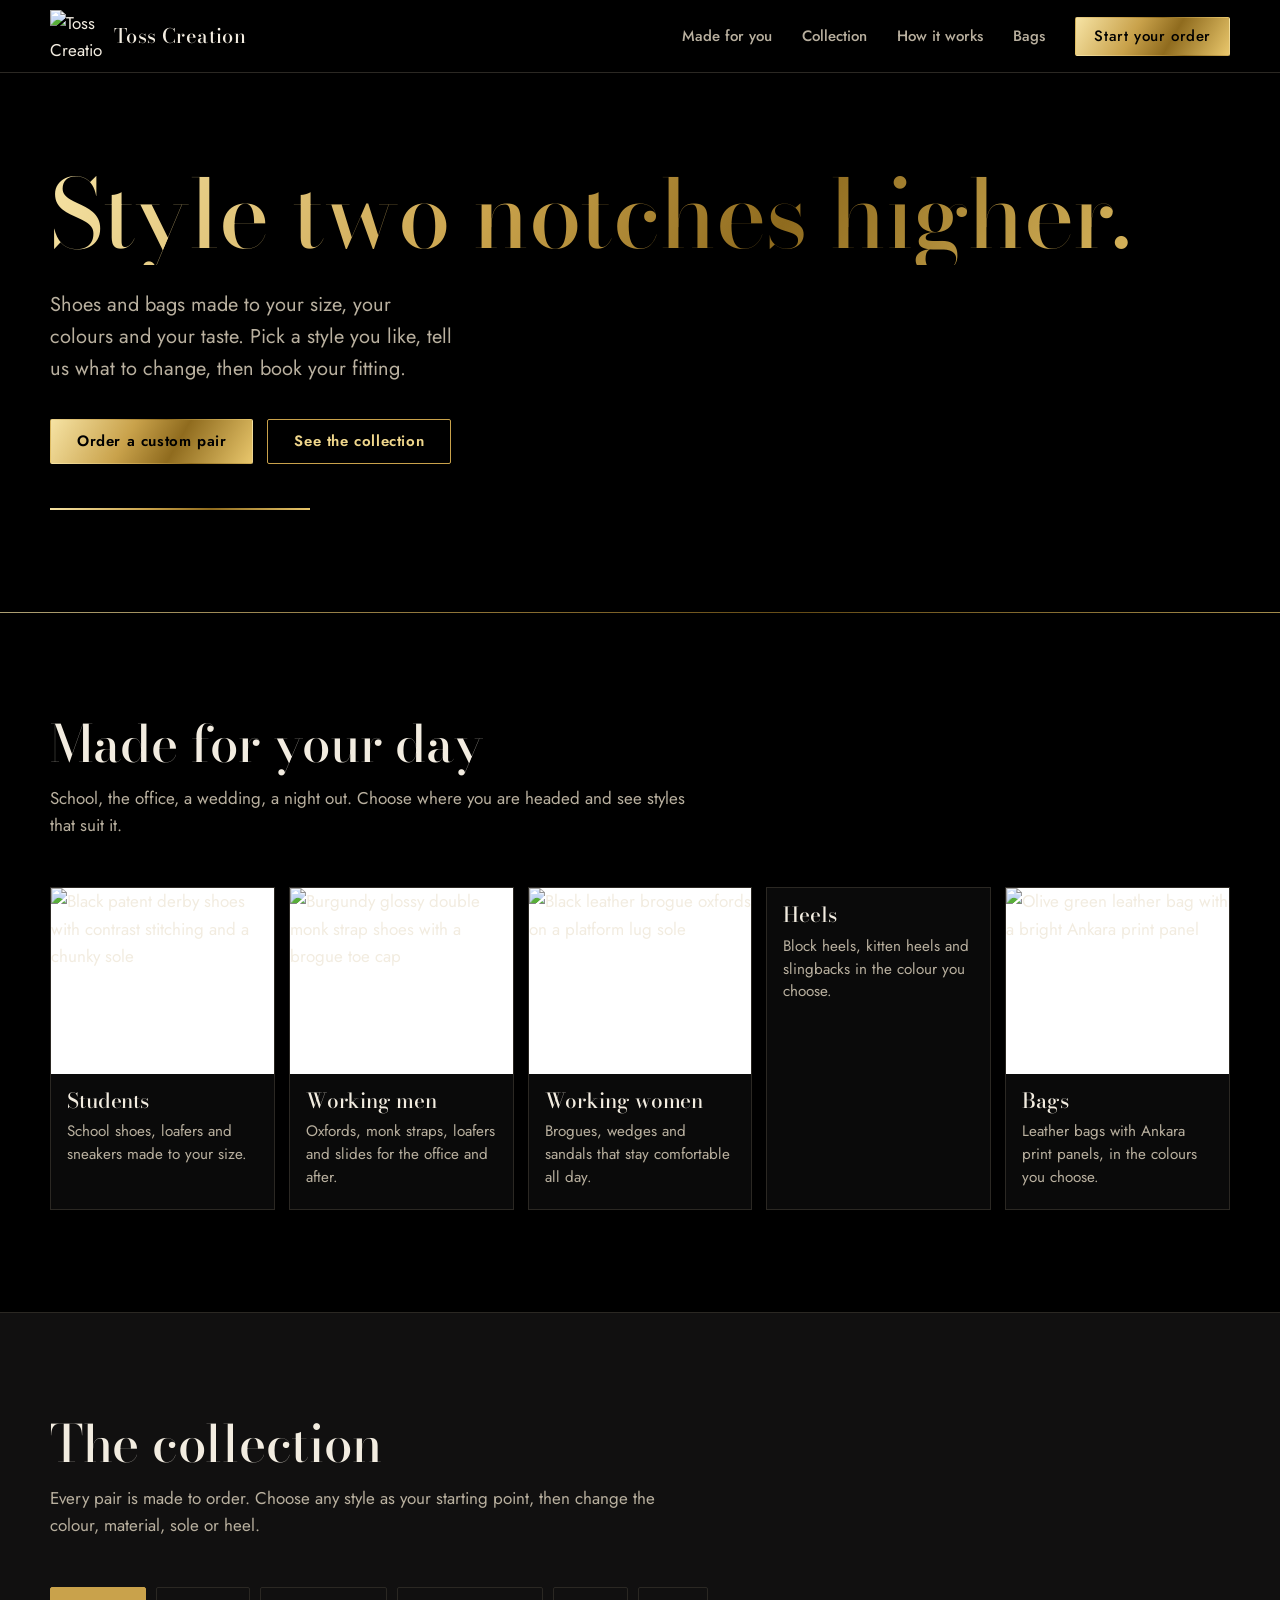
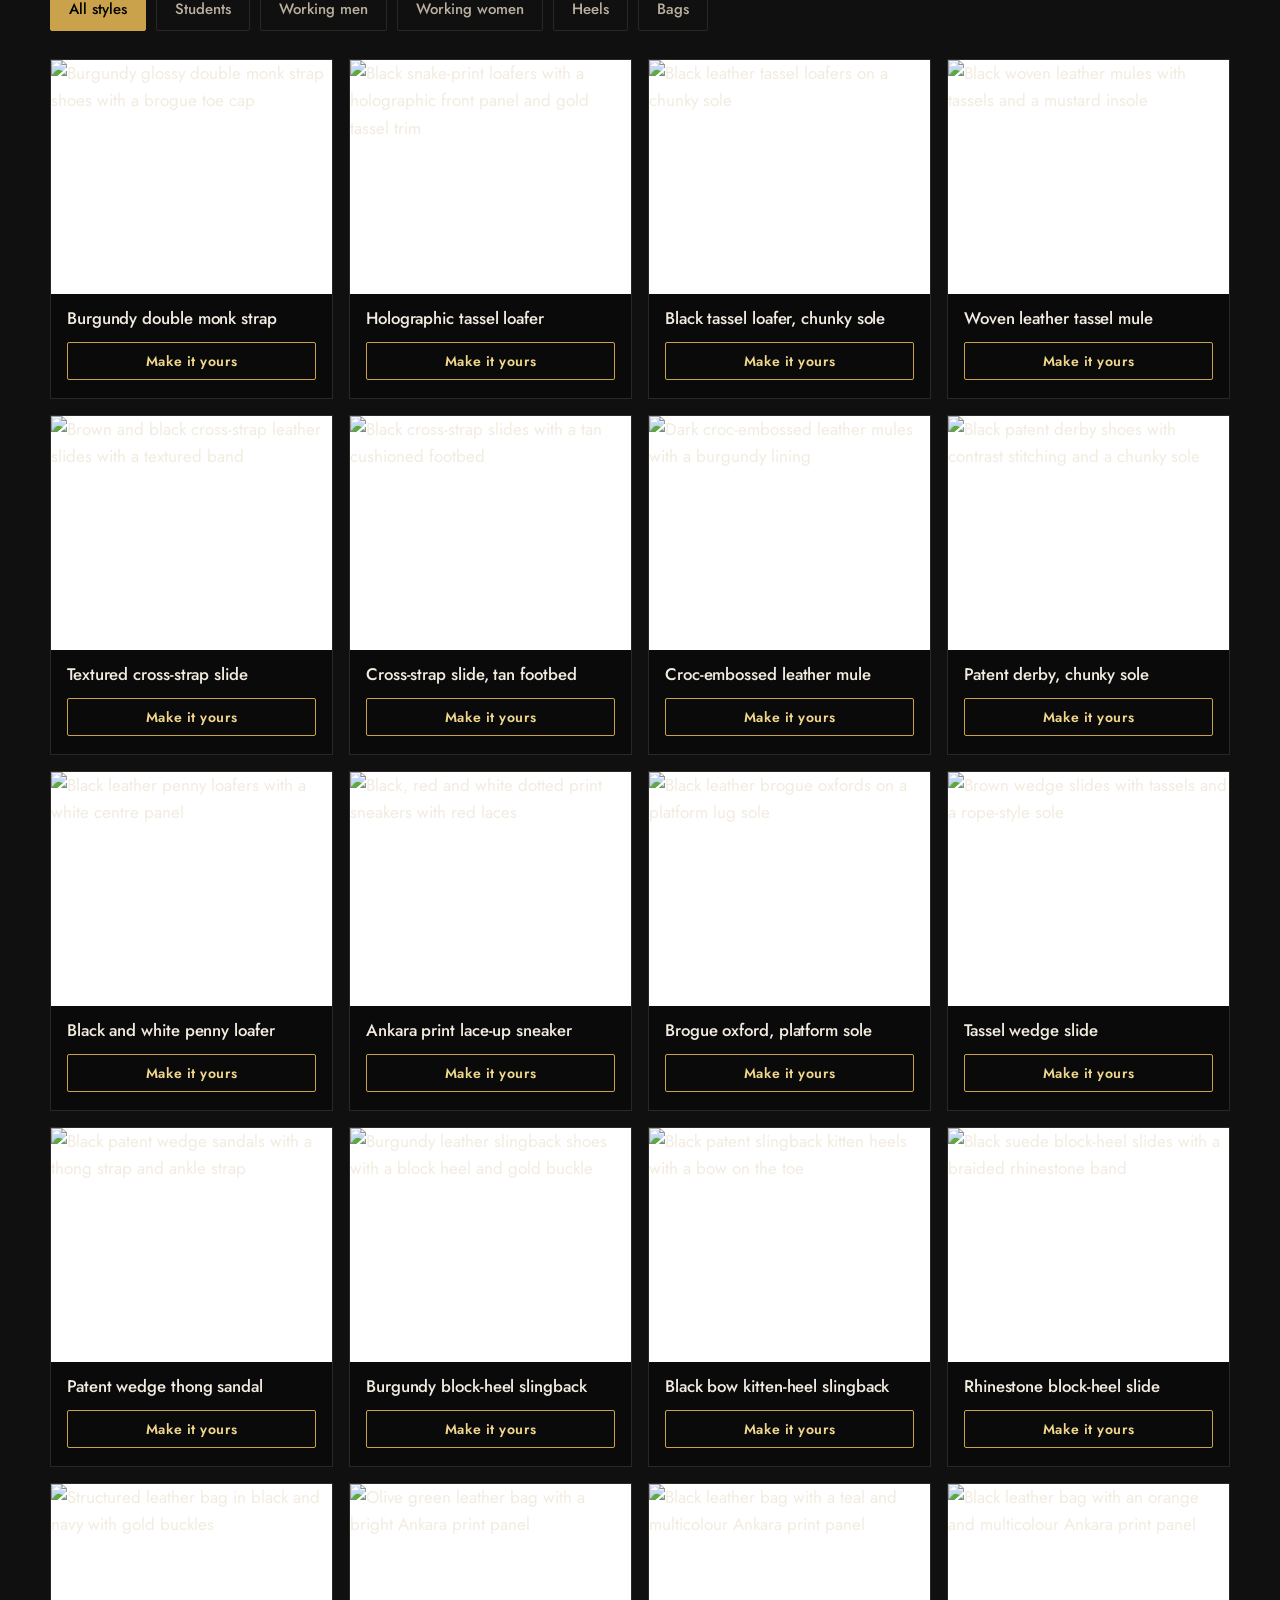
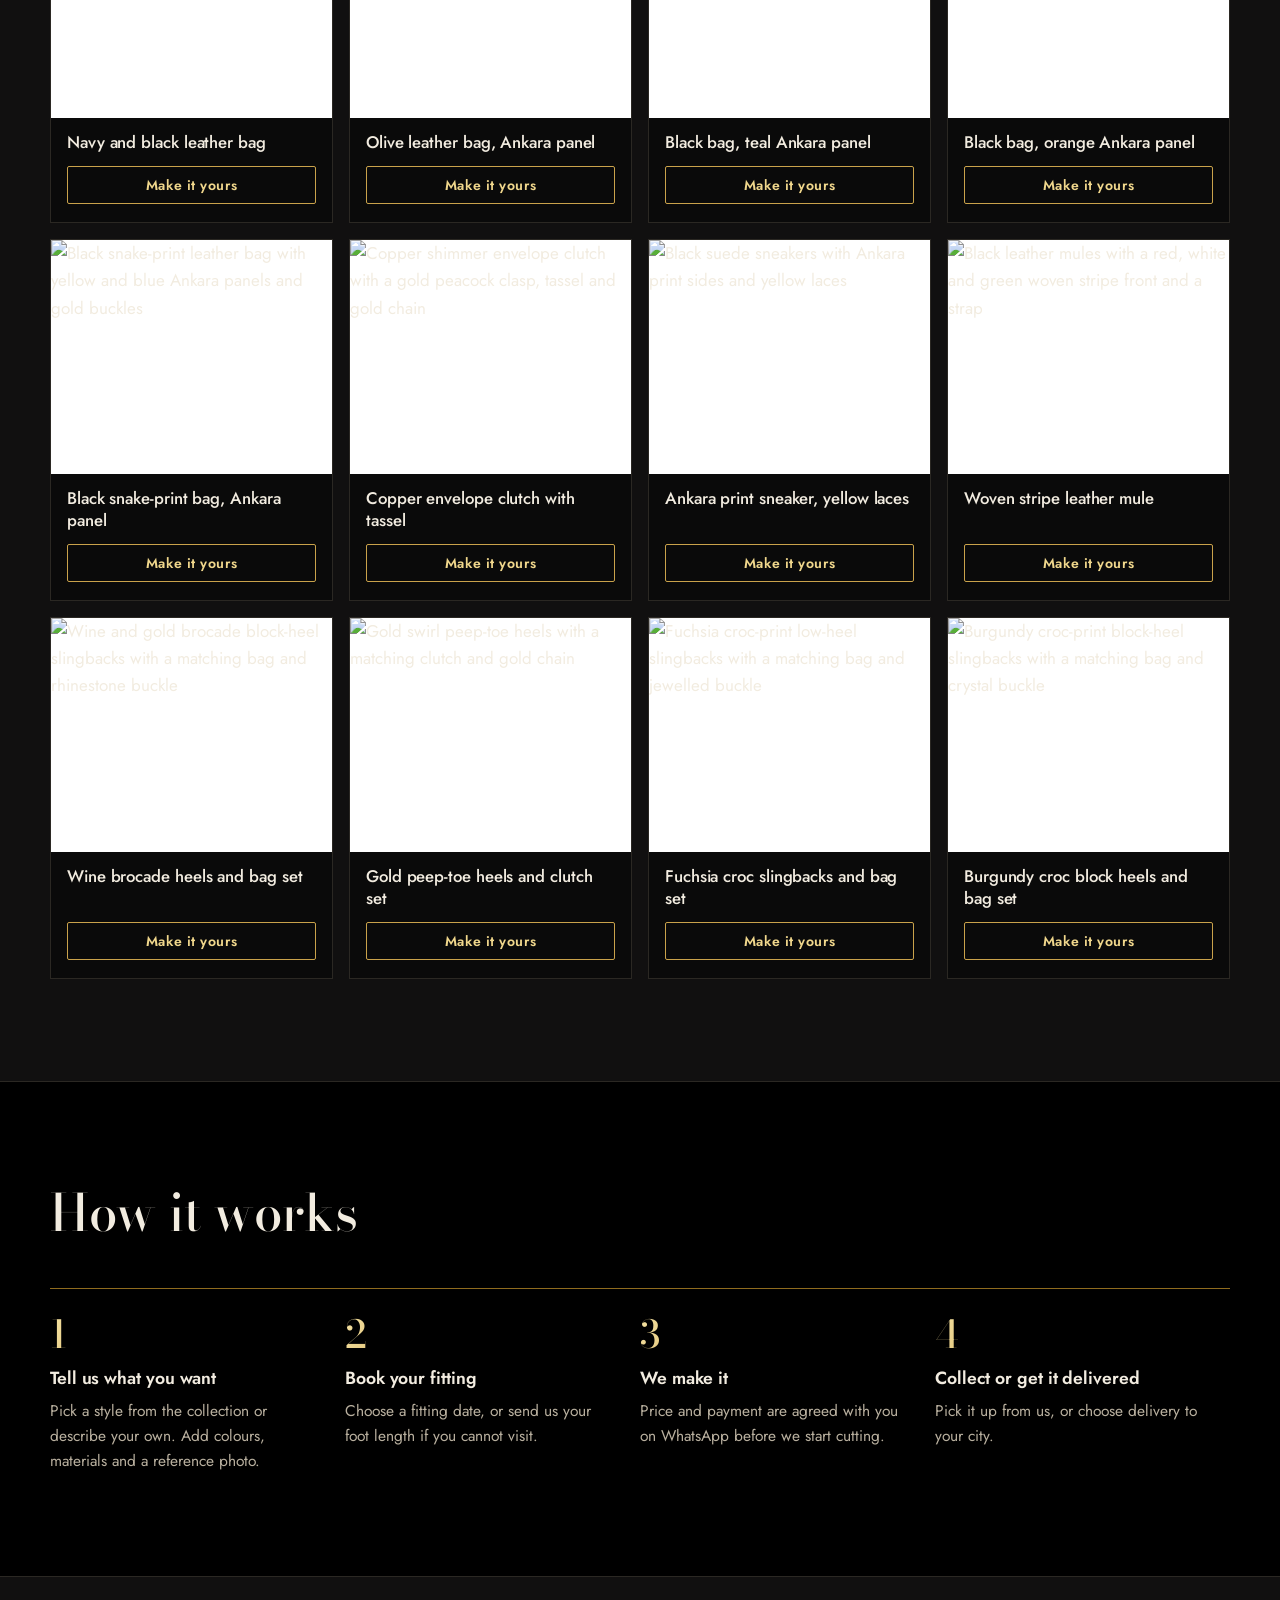
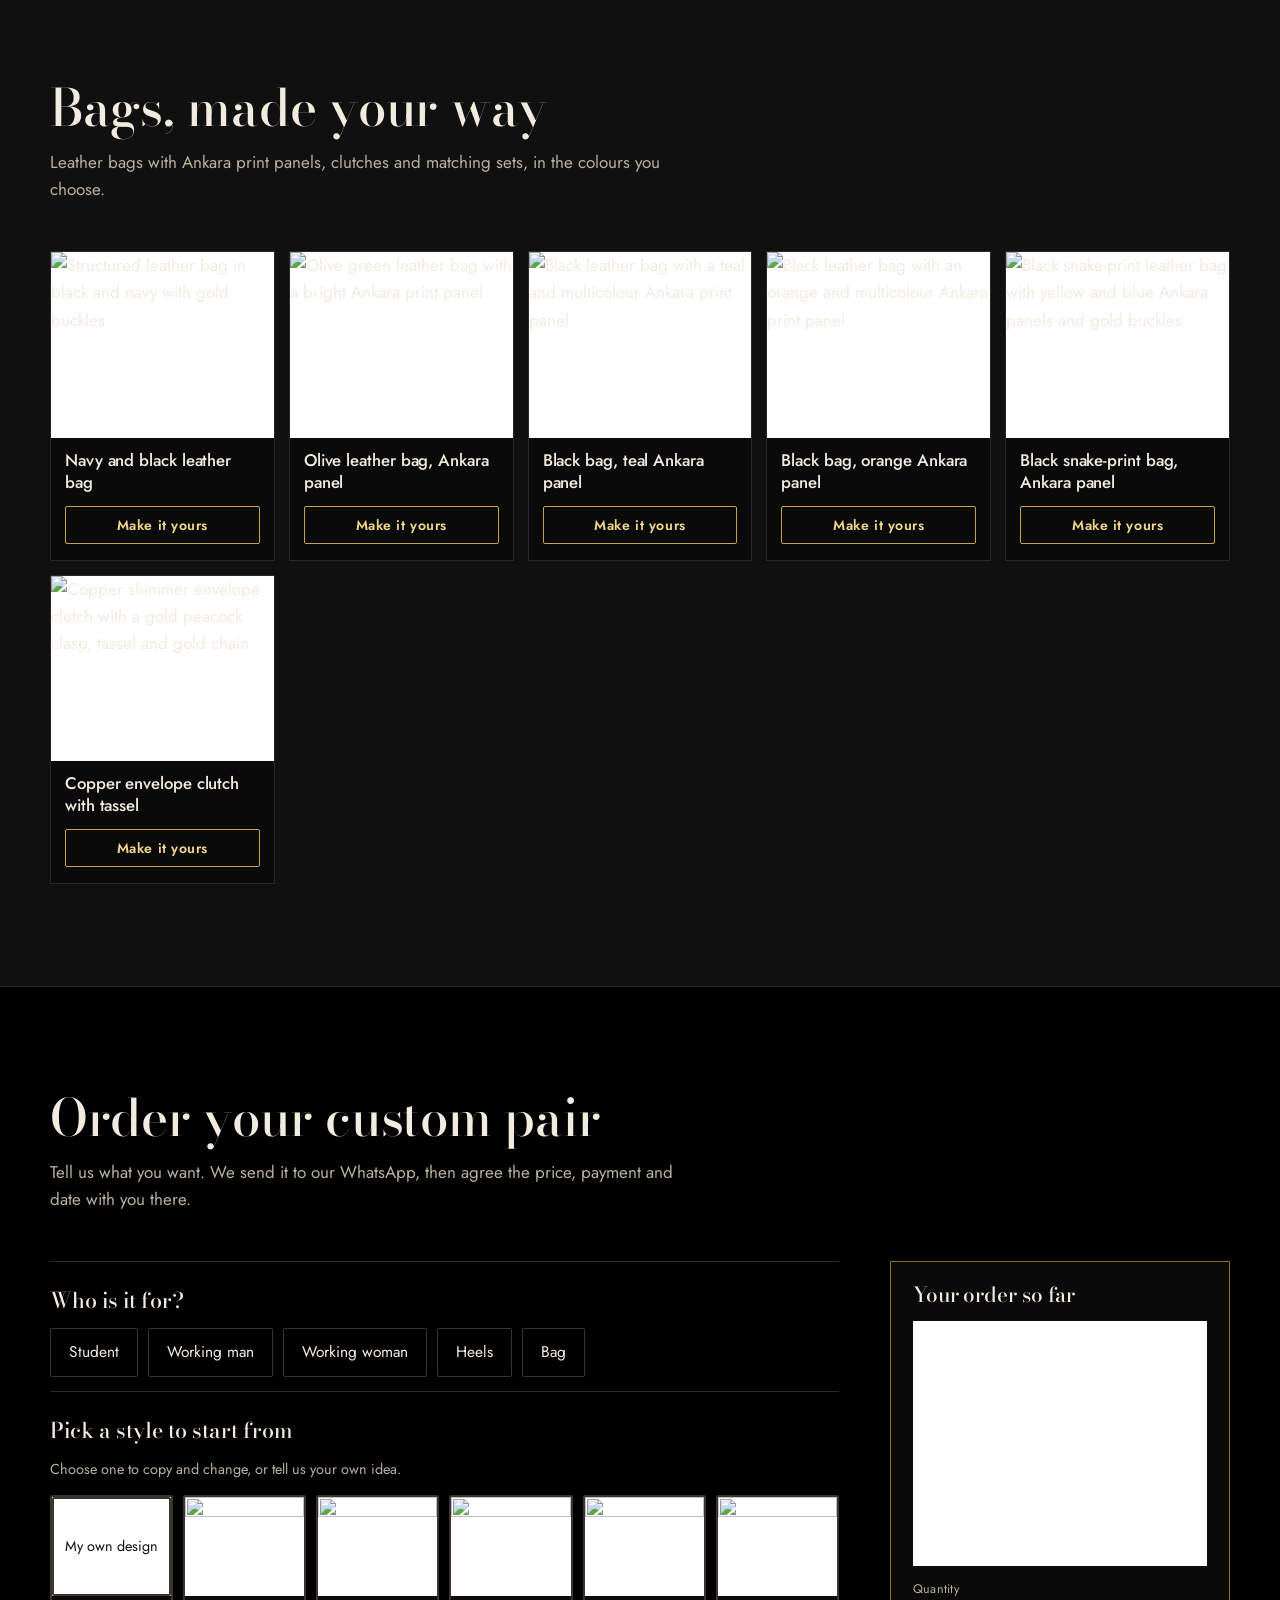
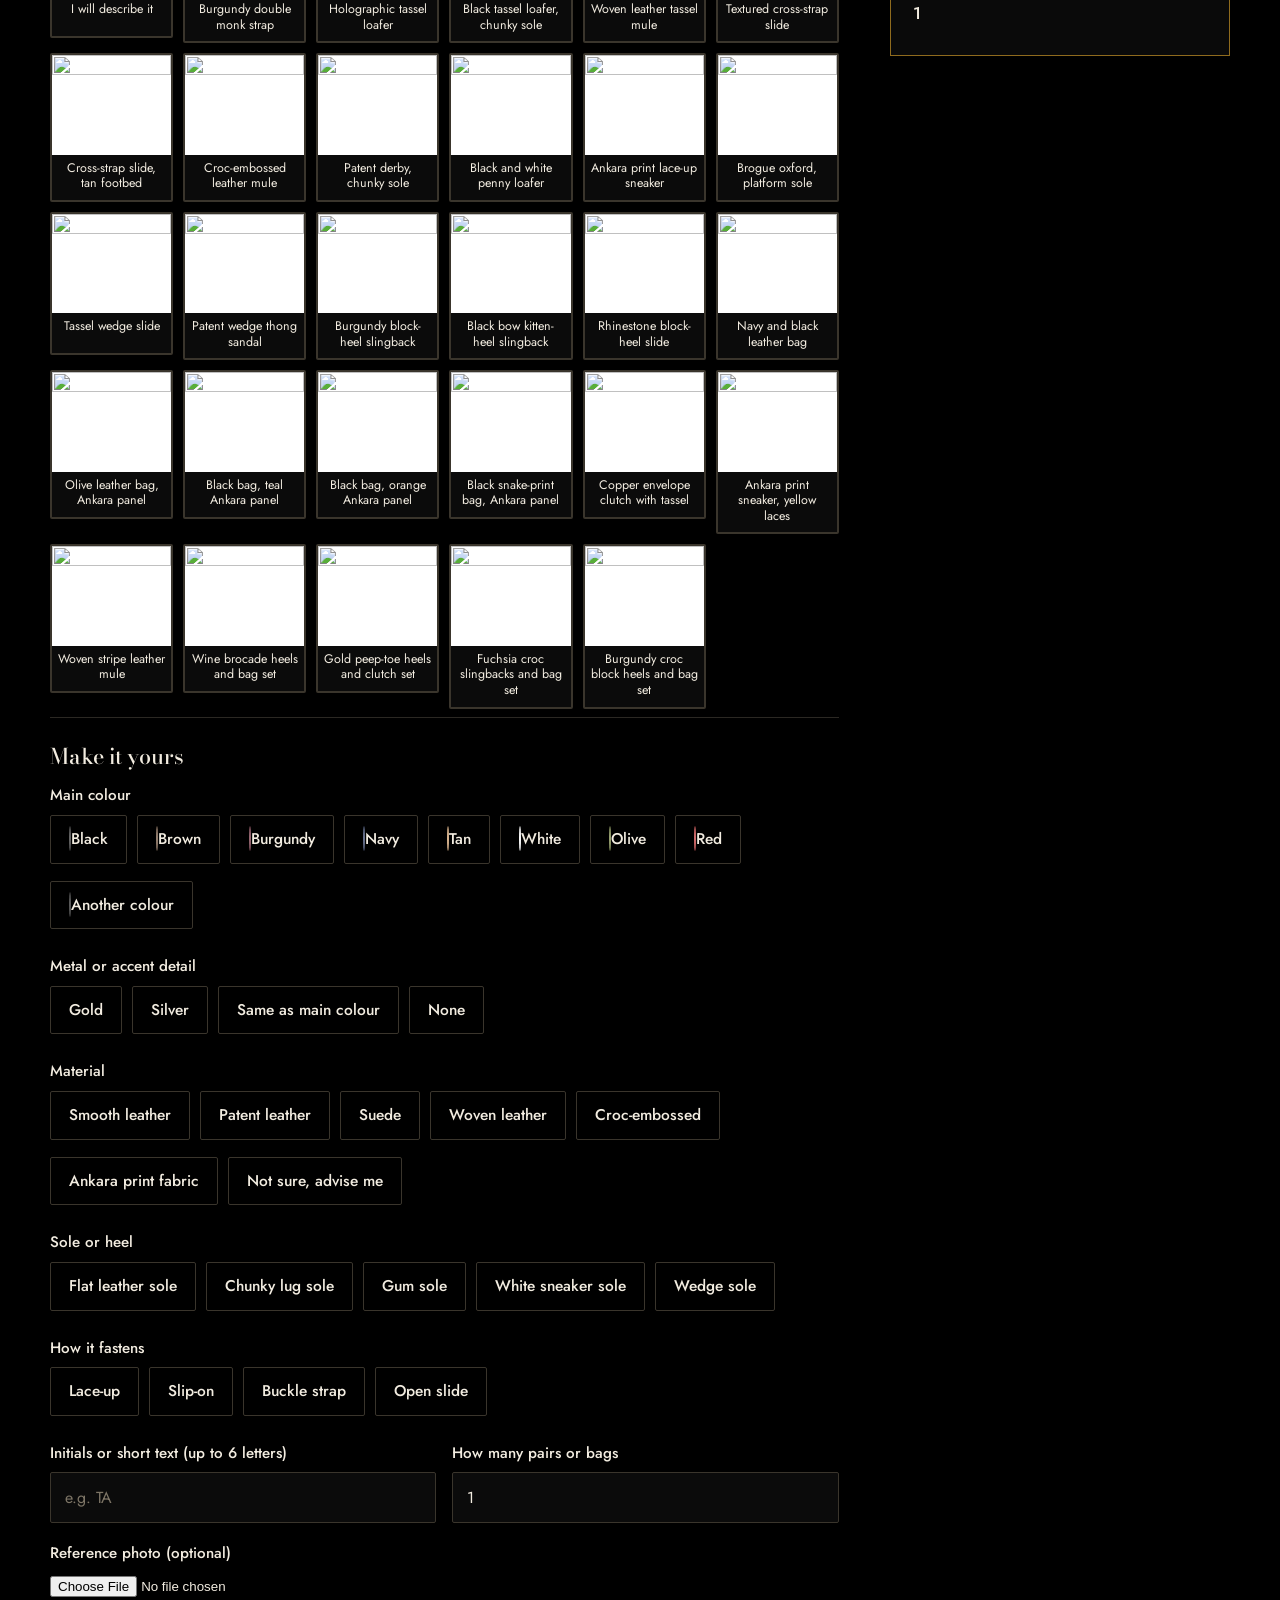
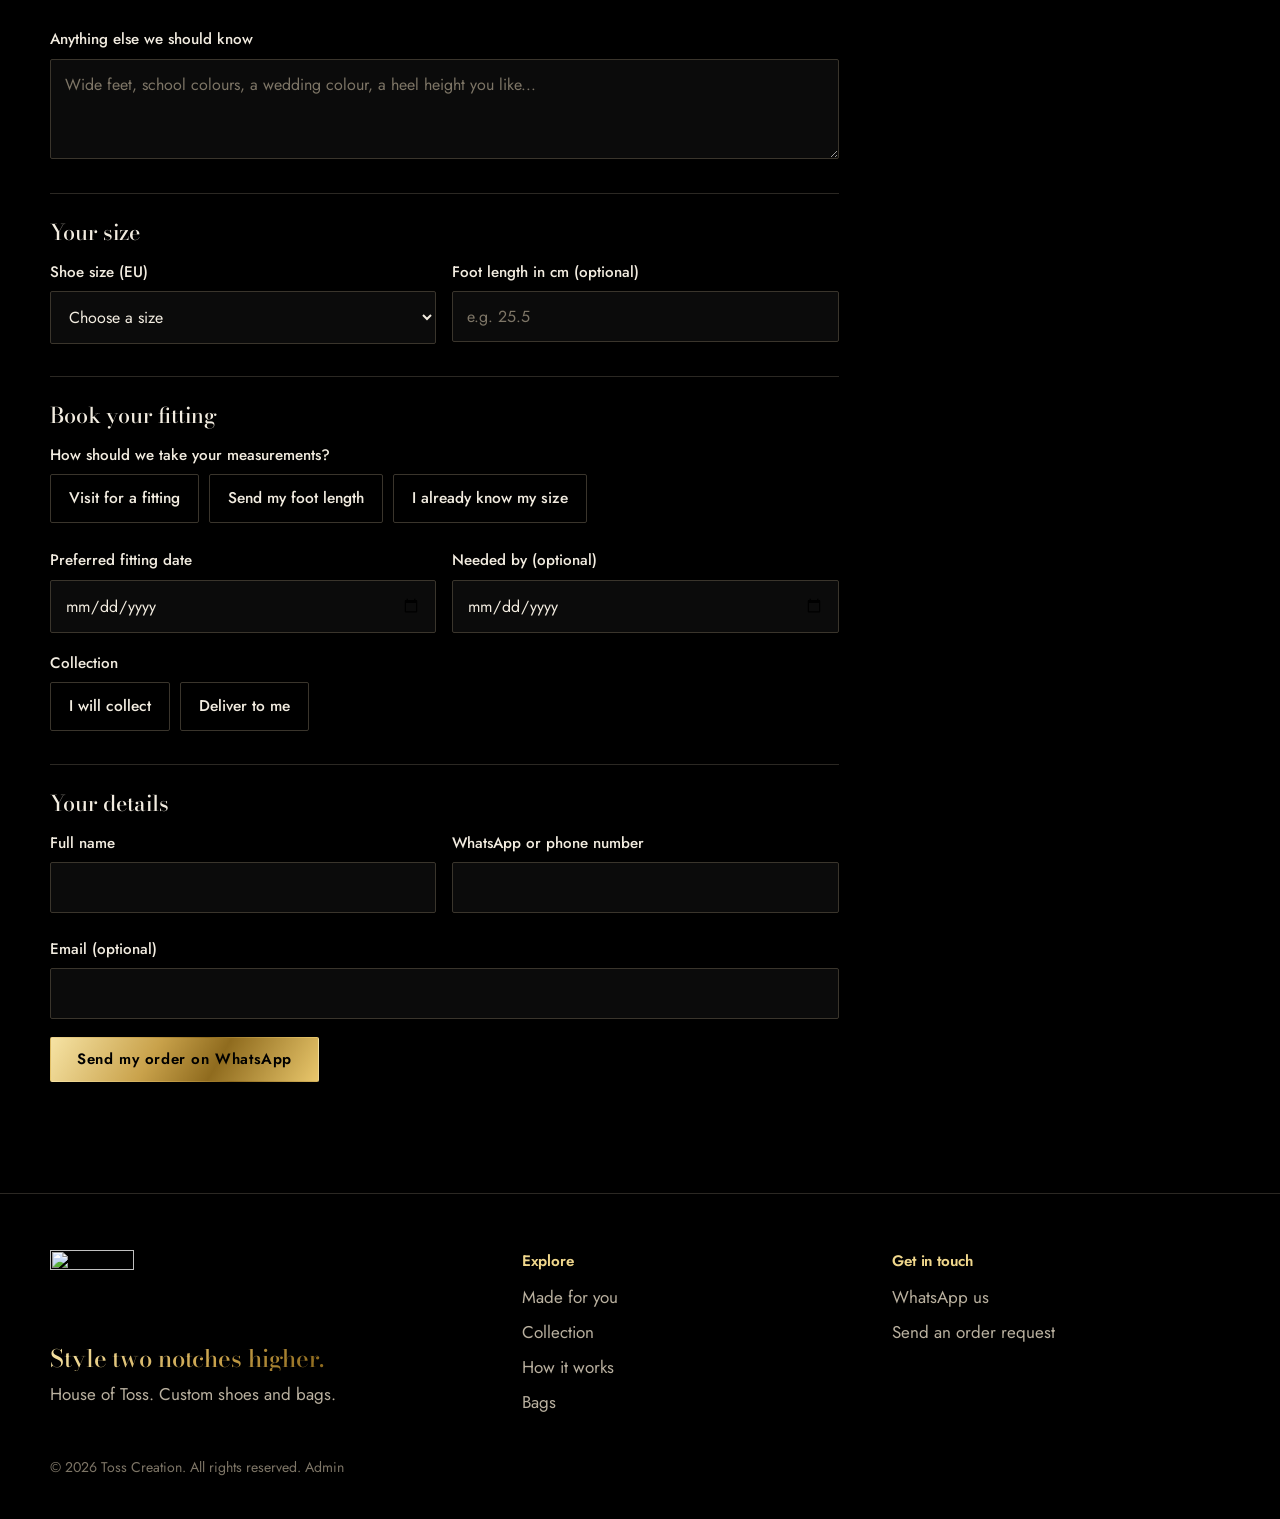
==== index.html @ ef7082da "Add files via upload" ====
<!doctype html>
<html lang="en">
<head>
<meta charset="utf-8">
<meta name="viewport" content="width=device-width, initial-scale=1">
<title>Toss Creation — Custom shoes and bags</title>
<meta name="description" content="Custom-made shoes and bags for students, working men and women, and heels for women. Style two notches higher.">
<link rel="icon" href="img/logo.jpg">
<link rel="preconnect" href="https://fonts.googleapis.com">
<link rel="preconnect" href="https://fonts.gstatic.com" crossorigin>
<link href="https://fonts.googleapis.com/css2?family=Bodoni+Moda:ital,opsz,wght@0,6..96,500;0,6..96,700;1,6..96,500&family=Jost:wght@400;500;600&display=swap" rel="stylesheet">
<style>
:root{
  --black:#000;
  --coal:#111010;
  --line:#2b2823;
  --gold:#c9a24b;
  --gold-hi:#f0d78c;
  --gold-lo:#8f6b1e;
  --text:#f2ece0;
  --muted:#b9b09f;
  --white:#fff;
  --gold-grad:linear-gradient(120deg,#f6e3a4 0%,#c9a24b 38%,#8f6b1e 62%,#e9c76c 100%);
  --display:"Bodoni Moda","Didot","Bodoni 72",Georgia,serif;
  --body:"Jost","Helvetica Neue",Arial,sans-serif;
}
*{box-sizing:border-box}
html{scroll-behavior:smooth;scroll-padding-top:84px}
body{margin:0;background:var(--black);color:var(--text);font:400 17px/1.6 var(--body);-webkit-font-smoothing:antialiased}
img{max-width:100%;height:auto;display:block}
a{color:inherit}
h1,h2,h3{font-family:var(--display);font-weight:500;line-height:1.08;margin:0;letter-spacing:-.005em}
p{margin:0}
:focus-visible{outline:3px solid var(--gold-hi);outline-offset:3px}
.wrap{width:min(1180px,100% - 40px);margin-inline:auto}
.skip{position:absolute;left:-999px;top:8px;background:var(--gold);color:#000;padding:10px 16px;z-index:100;font-weight:600}
.skip:focus{left:8px}
.gold-text{background:var(--gold-grad);-webkit-background-clip:text;background-clip:text;color:transparent}
.btn{display:inline-flex;align-items:center;justify-content:center;gap:.5em;padding:14px 26px;font:600 15px/1 var(--body);letter-spacing:.04em;text-decoration:none;border:1px solid var(--gold);cursor:pointer;transition:background .2s,color .2s,transform .2s;border-radius:2px}
.btn-gold{background:var(--gold-grad);color:#000;border-color:transparent}
.btn-gold:hover{filter:brightness(1.08);transform:translateY(-1px)}
.btn-line{background:transparent;color:var(--gold-hi)}
.btn-line:hover{background:var(--gold);color:#000}
.btn[disabled]{opacity:.45;cursor:not-allowed}

/* header */
.top{position:sticky;top:0;z-index:50;background:rgba(0,0,0,.92);backdrop-filter:blur(8px);border-bottom:1px solid var(--line)}
.top .wrap{display:flex;align-items:center;justify-content:space-between;gap:16px;min-height:72px}
.brand{display:flex;align-items:center;gap:12px;text-decoration:none}
.brand img{width:52px;height:52px !important;mix-blend-mode:lighten}
.brand b{font:500 20px/1 var(--display);letter-spacing:.02em}
.nav{display:flex;align-items:center;gap:30px}
.nav a{text-decoration:none;font-weight:500;font-size:15px;color:var(--muted);transition:color .2s}
.nav a:hover{color:var(--gold-hi)}
.nav .btn{padding:11px 18px;color:#000}
.nav .btn:hover{color:#000}
.menu{display:none;background:none;border:1px solid var(--line);color:var(--text);padding:9px 14px;font:500 14px var(--body);cursor:pointer}

/* hero */
.hero{padding:clamp(40px,7vw,96px) 0 clamp(56px,8vw,110px);overflow:hidden}
.hero .wrap{display:grid;grid-template-columns:1fr;gap:clamp(24px,5vw,72px);align-items:center}
.hero h1{font-size:clamp(2.9rem,7.4vw,6rem);font-weight:500}
.hero p.lead{margin-top:24px;max-width:34ch;font-size:clamp(1.05rem,1.6vw,1.25rem);color:var(--muted)}
.hero .cta{display:flex;flex-wrap:wrap;gap:14px;margin-top:34px}
.strap{margin-top:44px;width:min(100%,260px);height:2px;background:var(--gold-grad)}


@media (prefers-reduced-motion:no-preference){
  .hero h1,.hero p.lead,.hero .cta,.strap{animation:rise .9s cubic-bezier(.2,.7,.2,1) both}
  .hero p.lead{animation-delay:.12s}.hero .cta{animation-delay:.22s}.strap{animation-delay:.32s}
  }
@keyframes rise{from{opacity:0;transform:translateY(22px)}to{opacity:1;transform:none}}

/* sections */
section{padding:clamp(56px,8vw,104px) 0}
.alt{background:var(--coal);border-block:1px solid var(--line)}
.sec-head{max-width:640px;margin-bottom:clamp(28px,4vw,48px)}
.sec-head h2{font-size:clamp(2rem,4.4vw,3.2rem)}
.sec-head p{margin-top:14px;color:var(--muted)}
.rule{height:1px;background:var(--gold-grad);border:0;opacity:.7;margin:0}

/* audiences */
.aud{display:grid;grid-template-columns:repeat(5,1fr);gap:14px}
.aud button{all:unset;box-sizing:border-box;cursor:pointer;display:flex;flex-direction:column;background:#0a0a0a;border:1px solid var(--line);transition:border-color .25s,transform .25s}
.aud button:hover,.aud button:focus-visible{border-color:var(--gold);transform:translateY(-3px)}
.aud .ph{background:var(--white);aspect-ratio:6/5;display:grid;place-items:center}
.aud .ph img{width:100%}
.aud .tx{padding:16px 16px 20px}
.aud h3{font-size:1.3rem;margin-bottom:8px}
.aud p{font-size:.95rem;color:var(--muted);line-height:1.5}

/* gallery */
.chips{display:flex;flex-wrap:wrap;gap:10px;margin-bottom:28px}
.chip{background:none;border:1px solid var(--line);color:var(--muted);padding:10px 18px;font:500 15px var(--body);cursor:pointer;border-radius:2px;transition:all .2s}
.chip:hover{border-color:var(--gold);color:var(--text)}
.chip[aria-pressed=true]{background:var(--gold);border-color:var(--gold);color:#000}
.grid{display:grid;grid-template-columns:repeat(4,1fr);gap:16px}
.item{background:#0a0a0a;border:1px solid var(--line);display:flex;flex-direction:column}
.item .ph{background:var(--white);aspect-ratio:6/5;overflow:hidden;display:grid;place-items:center}
.item .ph img{width:100%;transition:transform .5s}
.item:hover .ph img{transform:scale(1.05)}
.item .bd{padding:14px 16px 18px;display:flex;flex-direction:column;gap:12px;flex:1;justify-content:space-between}
.item h3{font:500 1.05rem/1.3 var(--body)}
.item .btn{padding:11px 14px;font-size:14px;width:100%}
.empty{padding:40px;border:1px dashed var(--line);text-align:center;color:var(--muted)}

/* steps */
.steps{display:grid;grid-template-columns:repeat(4,1fr);gap:0;counter-reset:s;border-top:1px solid var(--gold-lo)}
.steps li{list-style:none;padding:26px 24px 0 0;position:relative}
.steps li::before{counter-increment:s;content:counter(s);font:500 2.4rem/1 var(--display);background:var(--gold-grad);-webkit-background-clip:text;background-clip:text;color:transparent;display:block;margin-bottom:12px}
.steps h3{font:600 1.1rem var(--body);margin-bottom:8px}
.steps p{color:var(--muted);font-size:.97rem}
ol.steps{margin:0;padding:0}

/* bags */
.bags{display:grid;grid-template-columns:repeat(5,1fr);gap:14px}
.bags .item .bd{padding:12px 14px 16px}

/* order form */
.order{display:grid;grid-template-columns:minmax(0,1fr) 340px;gap:clamp(24px,4vw,56px);align-items:start}
form fieldset{border:0;border-top:1px solid var(--line);margin:0;padding:26px 0 8px;min-width:0}
form legend{padding:0 0 14px;font:500 1.35rem/1.2 var(--display);float:left;width:100%}
form legend+*{clear:both}
.hint{font-size:.9rem;color:var(--muted);margin:-6px 0 14px}
.row{display:grid;grid-template-columns:repeat(2,1fr);gap:16px}
.field{margin-bottom:18px}
.field label,.lab{display:block;font-weight:500;font-size:.95rem;margin-bottom:7px}
input[type=text],input[type=tel],input[type=email],input[type=date],input[type=number],select,textarea{width:100%;background:#0b0b0b;color:var(--text);border:1px solid #3a352c;padding:13px 14px;font:400 16px var(--body);border-radius:2px}
input:focus,select:focus,textarea:focus{border-color:var(--gold-hi)}
textarea{min-height:100px;resize:vertical}
::placeholder{color:#7d7566}
.opts{display:flex;flex-wrap:wrap;gap:10px}
.opt{position:relative}
.opt input{position:absolute;opacity:0;inset:0;cursor:pointer;width:100%;height:100%;margin:0}
.opt span{display:block;padding:11px 18px;border:1px solid #3a352c;font-size:.97rem;border-radius:2px;transition:all .15s}
.opt input:hover+span{border-color:var(--gold)}
.opt input:checked+span{background:var(--gold);border-color:var(--gold);color:#000;font-weight:600}
.opt input:focus-visible+span{outline:3px solid var(--gold-hi);outline-offset:2px}
.sw{display:flex;align-items:center;gap:9px}
.sw i{width:20px;height:20px;border-radius:50%;border:1px solid rgba(255,255,255,.35);flex:none}
.opt input:checked+span.sw i{border-color:#000}
.pick{display:grid;grid-template-columns:repeat(auto-fill,minmax(112px,1fr));gap:10px}
.pick .opt span{padding:0;overflow:hidden;background:var(--white);color:#111;border:2px solid #3a352c;text-align:center}
.pick .opt img{width:100%;aspect-ratio:6/5;object-fit:contain;background:#fff}
.pick .opt small{display:block;padding:6px 6px 8px;font-size:.78rem;line-height:1.25;background:#0b0b0b;color:var(--text);min-height:3.2em}
.pick .opt input:checked+span{border-color:var(--gold-hi);box-shadow:0 0 0 2px var(--gold)}
.pick .opt input:checked+span small{background:var(--gold);color:#000}
.pick .own{display:grid;place-items:center;aspect-ratio:6/5;background:#0b0b0b;color:var(--gold-hi);font-size:.9rem;padding:8px}
.err{color:#ff9d8a;font-size:.9rem;margin-top:6px}
.fileprev{margin-top:10px;display:flex;align-items:center;gap:12px;font-size:.9rem;color:var(--muted)}
.fileprev img{height:64px;width:auto;border:1px solid var(--line)}
.bag-only,.shoe-only{display:none}
form[data-kind=bag] .bag-only{display:block}
form[data-kind=shoe] .shoe-only{display:block}
.sum{position:sticky;top:96px;border:1px solid var(--gold-lo);background:#0a0a0a;padding:22px}
.sum h3{font-size:1.3rem;margin-bottom:14px}
.sum .thumb{background:var(--white);margin-bottom:14px;aspect-ratio:6/5;display:grid;place-items:center}
.sum dl{margin:0;display:grid;gap:8px}
.sum dt{font-size:.78rem;color:var(--muted);text-transform:none;letter-spacing:.02em}
.sum dd{margin:0 0 6px;font-weight:500;overflow-wrap:anywhere}
.sum .none{color:var(--muted);font-size:.95rem}
.done{border:1px solid var(--gold);padding:28px;background:#0a0a0a}
.done h3{font-size:1.7rem;margin-bottom:10px}
.done textarea{margin:14px 0;min-height:200px;font-size:14px}
.done .acts{display:flex;flex-wrap:wrap;gap:12px}

/* footer */
footer{border-top:1px solid var(--line);padding:56px 0 40px;background:#000}
footer .wrap{display:grid;grid-template-columns:1.3fr 1fr 1fr;gap:32px}
footer img{width:84px;mix-blend-mode:lighten;margin-bottom:12px}
footer h2{font-size:1.5rem}
footer h3{font:600 .95rem var(--body);margin-bottom:12px;color:var(--gold-hi)}
footer ul{list-style:none;margin:0;padding:0;display:grid;gap:8px}
footer a{text-decoration:none;color:var(--muted)}footer a:hover{color:var(--gold-hi)}
.copy{margin-top:40px;color:#7d7566;font-size:.88rem}

@media (max-width:1020px){
  .aud{grid-template-columns:repeat(3,1fr)}
  .grid{grid-template-columns:repeat(3,1fr)}
  .bags{grid-template-columns:repeat(3,1fr)}
  .order{grid-template-columns:1fr}
  .sum{position:static}
}
@media (max-width:760px){
  .hero .wrap{grid-template-columns:1fr}
    .nav{position:absolute;left:0;right:0;top:100%;background:#000;border-bottom:1px solid var(--line);flex-direction:column;align-items:stretch;gap:0;padding:8px 20px 20px;display:none}
  .nav.open{display:flex}
  .nav a{padding:14px 0;border-bottom:1px solid var(--line)}
  .nav .btn{margin-top:14px}
  .menu{display:block}
  .aud,.grid,.bags{grid-template-columns:repeat(2,1fr);gap:10px}
  .steps{grid-template-columns:1fr 1fr}
  .row{grid-template-columns:1fr}
  footer .wrap{grid-template-columns:1fr}
}
@media (max-width:420px){.steps{grid-template-columns:1fr}.item h3{font-size:.95rem}}
</style>
</head>
<body>
<a class="skip" href="#order">Skip to the order form</a>

<header class="top">
  <div class="wrap">
    <a class="brand" href="#top" aria-label="Toss Creation home"><img src="img/logo.jpg" alt="Toss Creation crown T logo" width="52" height="52"><b>Toss Creation</b></a>
    <button class="menu" id="menu" aria-expanded="false" aria-controls="nav">Menu</button>
    <nav class="nav" id="nav" aria-label="Main">
      <a href="#who">Made for you</a>
      <a href="#collection">Collection</a>
      <a href="#how">How it works</a>
      <a href="#bags">Bags</a>
      <a class="btn btn-gold" href="#order">Start your order</a>
    </nav>
  </div>
</header>

<main id="top">
<section class="hero" aria-labelledby="h1">
  <div class="wrap">
    <div>
      <h1 id="h1" class="gold-text">Style two notches higher.</h1>
      <p class="lead">Shoes and bags made to your size, your colours and your taste. Pick a style you like, tell us what to change, then book your fitting.</p>
      <div class="cta">
        <a class="btn btn-gold" href="#order">Order a custom pair</a>
        <a class="btn btn-line" href="#collection">See the collection</a>
      </div>
      <div class="strap" aria-hidden="true"></div>
    </div>
    
  </div>
</section>
<hr class="rule">

<section id="who" aria-labelledby="who-h">
  <div class="wrap">
    <div class="sec-head">
      <h2 id="who-h">Made for your day</h2>
      <p>School, the office, a wedding, a night out. Choose where you are headed and see styles that suit it.</p>
    </div>
    <div class="aud" id="aud"></div>
  </div>
</section>

<section id="collection" class="alt" aria-labelledby="col-h">
  <div class="wrap">
    <div class="sec-head">
      <h2 id="col-h">The collection</h2>
      <p>Every pair is made to order. Choose any style as your starting point, then change the colour, material, sole or heel.</p>
    </div>
    <div class="chips" id="chips" role="group" aria-label="Filter the collection"></div>
    <div class="grid" id="grid" aria-live="polite"></div>
  </div>
</section>

<section id="how" aria-labelledby="how-h">
  <div class="wrap">
    <div class="sec-head"><h2 id="how-h">How it works</h2></div>
    <ol class="steps">
      <li><h3>Tell us what you want</h3><p>Pick a style from the collection or describe your own. Add colours, materials and a reference photo.</p></li>
      <li><h3>Book your fitting</h3><p>Choose a fitting date, or send us your foot length if you cannot visit.</p></li>
      <li><h3>We make it</h3><p>Price and payment are agreed with you on WhatsApp before we start cutting.</p></li>
      <li><h3>Collect or get it delivered</h3><p>Pick it up from us, or choose delivery to your city.</p></li>
    </ol>
  </div>
</section>

<section id="bags" class="alt" aria-labelledby="bag-h">
  <div class="wrap">
    <div class="sec-head">
      <h2 id="bag-h">Bags, made your way</h2>
      <p>Leather bags with Ankara print panels, clutches and matching sets, in the colours you choose.</p>
    </div>
    <div class="bags" id="bagGrid"></div>
  </div>
</section>

<section id="order" aria-labelledby="ord-h">
  <div class="wrap">
    <div class="sec-head">
      <h2 id="ord-h">Order your custom pair</h2>
      <p>Tell us what you want. We send it to our WhatsApp, then agree the price, payment and date with you there.</p>
    </div>
    <div class="order">
      <div id="formCol">
      <form id="f" novalidate data-kind="shoe">
        <fieldset>
          <legend>Who is it for?</legend>
          <div class="opts" id="who-opts"></div>
          <p class="err" id="e-who" role="alert"></p>
        </fieldset>

        <fieldset>
          <legend>Pick a style to start from</legend>
          <p class="hint">Choose one to copy and change, or tell us your own idea.</p>
          <div class="pick" id="pick"></div>
        </fieldset>

        <fieldset>
          <legend>Make it yours</legend>
          <div class="bag-only">
            <div class="field"><span class="lab">Bag type</span><div class="opts" id="o-bagtype"></div></div>
            <div class="field"><span class="lab">Bag size</span><div class="opts" id="o-bagsize"></div></div>
            <div class="field"><span class="lab">Straps</span><div class="opts" id="o-strap"></div></div>
          </div>
          <div class="field"><span class="lab">Main colour</span><div class="opts" id="o-colour"></div></div>
          <div class="field"><span class="lab">Metal or accent detail</span><div class="opts" id="o-accent"></div></div>
          <div class="field"><span class="lab">Material</span><div class="opts" id="o-material"></div></div>
          <div class="shoe-only">
            <div class="field"><span class="lab" id="solelab">Sole or heel</span><div class="opts" id="o-sole"></div></div>
            <div class="field"><span class="lab">How it fastens</span><div class="opts" id="o-closure"></div></div>
          </div>
          <div class="row">
            <div class="field"><label for="initials">Initials or short text (up to 6 letters)</label><input id="initials" type="text" maxlength="6" autocomplete="off" placeholder="e.g. TA"></div>
            <div class="field"><label for="qty">How many pairs or bags</label><input id="qty" type="number" min="1" max="50" value="1" inputmode="numeric"></div>
          </div>
          <div class="field"><label for="ref">Reference photo (optional)</label><input id="ref" type="file" accept="image/*"><div class="fileprev" id="fileprev"></div><p class="err" id="e-ref" role="alert"></p></div>
          <div class="field"><label for="notes">Anything else we should know</label><textarea id="notes" placeholder="Wide feet, school colours, a wedding colour, a heel height you like..."></textarea></div>
        </fieldset>

        <fieldset class="shoe-only">
          <legend>Your size</legend>
          <div class="row">
            <div class="field"><label for="size">Shoe size (EU)</label>
              <select id="size"><option value="">Choose a size</option></select>
              <p class="err" id="e-size" role="alert"></p></div>
            <div class="field"><label for="foot">Foot length in cm (optional)</label><input id="foot" type="number" step="0.1" min="10" max="35" inputmode="decimal" placeholder="e.g. 25.5"></div>
          </div>
        </fieldset>

        <fieldset>
          <legend>Book your fitting</legend>
          <div class="field"><span class="lab shoe-only" style="display:none"></span>
            <span class="lab">How should we take your measurements?</span>
            <div class="opts" id="o-fit"></div><p class="err" id="e-fit" role="alert"></p></div>
          <div class="row">
            <div class="field"><label for="fitdate">Preferred fitting date</label><input id="fitdate" type="date"></div>
            <div class="field"><label for="needby">Needed by (optional)</label><input id="needby" type="date"></div>
          </div>
          <div class="field"><span class="lab">Collection</span><div class="opts" id="o-deliv"></div></div>
          <div class="field" id="cityField" hidden><label for="city">Delivery city or area</label><input id="city" type="text" autocomplete="address-level2"><p class="err" id="e-city" role="alert"></p></div>
        </fieldset>

        <fieldset>
          <legend>Your details</legend>
          <div class="row">
            <div class="field"><label for="name">Full name</label><input id="name" type="text" autocomplete="name"><p class="err" id="e-name" role="alert"></p></div>
            <div class="field"><label for="phone">WhatsApp or phone number</label><input id="phone" type="tel" autocomplete="tel"><p class="err" id="e-phone" role="alert"></p></div>
          </div>
          <div class="field"><label for="email">Email (optional)</label><input id="email" type="email" autocomplete="email"></div>
          <button class="btn btn-gold" type="submit" id="send">Send my order on WhatsApp</button>
        </fieldset>
      </form>
      </div>
      <aside class="sum" aria-label="Your order so far">
        <h3>Your order so far</h3>
        <div class="thumb" id="sumthumb" hidden></div>
        <dl id="sumlist"></dl>
        <p class="none" id="sumnone">Your choices will appear here as you make them.</p>
      </aside>
    </div>
  </div>
</section>
</main>

<footer>
  <div class="wrap">
    <div>
      <img src="img/logo.jpg" alt="" width="84" height="84">
      <h2 class="gold-text">Style two notches higher.</h2>
      <p style="margin-top:10px;color:var(--muted)">House of Toss. Custom shoes and bags.</p>
    </div>
    <div>
      <h3>Explore</h3>
      <ul><li><a href="#who">Made for you</a></li><li><a href="#collection">Collection</a></li><li><a href="#how">How it works</a></li><li><a href="#bags">Bags</a></li></ul>
    </div>
    <div>
      <h3>Get in touch</h3>
      <ul id="contact"><li><a href="#order">Send an order request</a></li></ul>
    </div>
  </div>
  <div class="wrap"><p class="copy">© <span id="yr"></span> Toss Creation. All rights reserved. <a href="admin.html" style="color:#7d7566">Admin</a></p></div>
</footer>

<script>
/* ---- Owner settings: fill these in, then every request can be sent straight to you ---- */
const CONFIG = {
  whatsapp: '2348023590664',   // country code + number, digits only, e.g. '2348012345678'
  email: '',      // e.g. 'orders@yourdomain.com'
  address: ''     // shop or studio address (shown in the footer)
};

const ITEMS = [
  {id:'monk-strap',name:'Burgundy double monk strap',tags:['men'],alt:'Burgundy glossy double monk strap shoes with a brogue toe cap'},
  {id:'holo-loafer',name:'Holographic tassel loafer',tags:['men'],alt:'Black snake-print loafers with a holographic front panel and gold tassel trim'},
  {id:'tassel-loafer',name:'Black tassel loafer, chunky sole',tags:['men'],alt:'Black leather tassel loafers on a chunky sole'},
  {id:'woven-mule',name:'Woven leather tassel mule',tags:['men'],alt:'Black woven leather mules with tassels and a mustard insole'},
  {id:'cross-slide-brown',name:'Textured cross-strap slide',tags:['men'],alt:'Brown and black cross-strap leather slides with a textured band'},
  {id:'cross-slide-black',name:'Cross-strap slide, tan footbed',tags:['men'],alt:'Black cross-strap slides with a tan cushioned footbed'},
  {id:'croc-mule',name:'Croc-embossed leather mule',tags:['men'],alt:'Dark croc-embossed leather mules with a burgundy lining'},
  {id:'derby',name:'Patent derby, chunky sole',tags:['students','men'],alt:'Black patent derby shoes with contrast stitching and a chunky sole'},
  {id:'penny-loafer',name:'Black and white penny loafer',tags:['students','men'],alt:'Black leather penny loafers with a white centre panel'},
  {id:'red-sneaker',name:'Ankara print lace-up sneaker',tags:['students'],alt:'Black, red and white dotted print sneakers with red laces'},
  {id:'brogue-platform',name:'Brogue oxford, platform sole',tags:['women'],alt:'Black leather brogue oxfords on a platform lug sole'},
  {id:'tassel-wedge',name:'Tassel wedge slide',tags:['women'],alt:'Brown wedge slides with tassels and a rope-style sole'},
  {id:'wedge-sandal',name:'Patent wedge thong sandal',tags:['women','heels'],alt:'Black patent wedge sandals with a thong strap and ankle strap'},
  {id:'maroon-slingback',name:'Burgundy block-heel slingback',tags:['women','heels'],alt:'Burgundy leather slingback shoes with a block heel and gold buckle'},
  {id:'bow-kitten',name:'Black bow kitten-heel slingback',tags:['women','heels'],alt:'Black patent slingback kitten heels with a bow on the toe'},
  {id:'rhinestone-block',name:'Rhinestone block-heel slide',tags:['women','heels'],alt:'Black suede block-heel slides with a braided rhinestone band'},
  {id:'bag-navy',name:'Navy and black leather bag',tags:['bags'],alt:'Structured leather bag in black and navy with gold buckles'},
  {id:'bag-green-ankara',name:'Olive leather bag, Ankara panel',tags:['bags'],alt:'Olive green leather bag with a bright Ankara print panel'},
  {id:'bag-black-ankara',name:'Black bag, teal Ankara panel',tags:['bags'],alt:'Black leather bag with a teal and multicolour Ankara print panel'},
  {id:'bag-orange-ankara',name:'Black bag, orange Ankara panel',tags:['bags'],alt:'Black leather bag with an orange and multicolour Ankara print panel'},
  {id:'bag-snake-ankara',name:'Black snake-print bag, Ankara panel',tags:['bags'],alt:'Black snake-print leather bag with yellow and blue Ankara panels and gold buckles'},
  {id:'clutch-copper',name:'Copper envelope clutch with tassel',tags:['bags'],alt:'Copper shimmer envelope clutch with a gold peacock clasp, tassel and gold chain'},
  {id:'yellow-lace-sneaker',name:'Ankara print sneaker, yellow laces',tags:['students','men','women'],alt:'Black suede sneakers with Ankara print sides and yellow laces'},
  {id:'stripe-mule',name:'Woven stripe leather mule',tags:['men'],alt:'Black leather mules with a red, white and green woven stripe front and a strap'},
  {id:'set-wine-slingback',name:'Wine brocade heels and bag set',tags:['women','heels'],alt:'Wine and gold brocade block-heel slingbacks with a matching bag and rhinestone buckle'},
  {id:'set-gold-peeptoe',name:'Gold peep-toe heels and clutch set',tags:['women','heels'],alt:'Gold swirl peep-toe heels with a matching clutch and gold chain'},
  {id:'set-fuchsia-flat',name:'Fuchsia croc slingbacks and bag set',tags:['women','heels'],alt:'Fuchsia croc-print low-heel slingbacks with a matching bag and jewelled buckle'},
  {id:'set-burgundy-block',name:'Burgundy croc block heels and bag set',tags:['women','heels'],alt:'Burgundy croc-print block-heel slingbacks with a matching bag and crystal buckle'}
];
const byId = Object.fromEntries(ITEMS.map(i=>[i.id,i]));
const WHO = [
  {k:'students',label:'Student',title:'Students',text:'School shoes, loafers and sneakers made to your size.',img:'derby',kind:'shoe'},
  {k:'men',label:'Working man',title:'Working men',text:'Oxfords, monk straps, loafers and slides for the office and after.',img:'monk-strap',kind:'shoe'},
  {k:'women',label:'Working woman',title:'Working women',text:'Brogues, wedges and sandals that stay comfortable all day.',img:'brogue-platform',kind:'shoe'},
  {k:'heels',label:'Heels',title:'Heels',text:'Block heels, kitten heels and slingbacks in the colour you choose.',img:'',kind:'shoe'},
  {k:'bags',label:'Bag',title:'Bags',text:'Leather bags with Ankara print panels, in the colours you choose.',img:'bag-green-ankara',kind:'bag'}
];
const COLOURS=[['Black','#111'],['Brown','#5a3a22'],['Burgundy','#5b1424'],['Navy','#14234d'],['Tan','#c08a52'],['White','#f4f4f4'],['Olive','#5c6a22'],['Red','#b31b1b'],['Another colour','conic-gradient(#d33,#dd3,#3d3,#3dd,#33d,#d3d,#d33)']];
const ACCENTS=['Gold','Silver','Same as main colour','None'];
const MATERIALS={shoe:['Smooth leather','Patent leather','Suede','Woven leather','Croc-embossed','Ankara print fabric','Not sure, advise me'],bag:['Smooth leather','Leather with Ankara panel','Suede','Croc-embossed','Not sure, advise me']};
const SOLES={flat:['Flat leather sole','Chunky lug sole','Gum sole','White sneaker sole','Wedge sole'],heels:['Block heel','Kitten heel','Wedge heel','Stiletto','Flat']};
const CLOSURES=['Lace-up','Slip-on','Buckle strap','Open slide'];
const BAGTYPES=['Handbag','Work bag','School backpack','Tote'];
const BAGSIZES=['Small','Medium','Large'];
const STRAPS=['Short handles','Long strap','Both'];
const FIT=['Visit for a fitting','Send my foot length','I already know my size'];
const DELIV=['I will collect','Deliver to me'];

const $=s=>document.querySelector(s);
const S={who:'',style:'',colour:'',accent:'',material:'',sole:'',closure:'',bagtype:'',bagsize:'',strap:'',fit:'',deliv:'',refimg:''};
const kindOf=w=>w==='bags'?'bag':'shoe';

/* ---- radio helper ---- */
function radios(id,name,list,opts={}){
  const el=$('#'+id); el.innerHTML='';
  list.forEach(v=>{
    const [label,sw]=Array.isArray(v)?v:[v,null];
    const d=document.createElement('label'); d.className='opt';
    d.innerHTML=`<input type="radio" name="${name}" value="${label}"><span${sw?' class="sw"':''}>${sw?`<i style="background:${sw}"></i>`:''}${label}</span>`;
    const inp=d.querySelector('input'); inp.checked=S[opts.key||name]===label;
    inp.addEventListener('change',()=>{S[opts.key||name]=label;opts.after&&opts.after();summary();});
    el.appendChild(d);
  });
}

/* ---- audience tiles, gallery, bags ---- */
const img=(id,w=1200,h=1000)=>`<img src="img/${id}.jpg" alt="${byId[id].alt}" width="${w}" height="${h}" loading="lazy">`;
$('#aud').innerHTML=WHO.map(w=>`<button type="button" data-who="${w.k}">${w.img?`<span class="ph">${img(w.img)}</span>`:''}<span class="tx"><h3>${w.title}</h3><p>${w.text}</p></span></button>`).join('');
let filter='all';
const CHIPS=[['all','All styles'],['students','Students'],['men','Working men'],['women','Working women'],['heels','Heels'],['bags','Bags']];
function renderChips(){$('#chips').innerHTML=CHIPS.map(([k,l])=>`<button type="button" class="chip" data-f="${k}" aria-pressed="${filter===k}">${l}</button>`).join('')}
function card(i){return `<article class="item"><div class="ph">${img(i.id)}</div><div class="bd"><h3>${i.name}</h3><button type="button" class="btn btn-line" data-pick="${i.id}">Make it yours</button></div></article>`}
function renderGrid(){
  const list=ITEMS.filter(i=>filter==='all'||i.tags.includes(filter));
  $('#grid').innerHTML=list.length?list.map(card).join(''):'<p class="empty">No styles here yet. Choose another group.</p>';
}
$('#bagGrid').innerHTML=ITEMS.filter(i=>i.tags.includes('bags')).map(card).join('');
renderChips();renderGrid();
$('#chips').addEventListener('click',e=>{const b=e.target.closest('[data-f]');if(!b)return;filter=b.dataset.f;renderChips();renderGrid()});
$('#aud').addEventListener('click',e=>{const b=e.target.closest('[data-who]');if(!b)return;filter=b.dataset.who;renderChips();renderGrid();$('#collection').scrollIntoView({behavior:'smooth'})});
document.addEventListener('click',e=>{const b=e.target.closest('[data-pick]');if(!b)return;
  const it=byId[b.dataset.pick]; const w=['bags','heels','women','men','students'].find(t=>it.tags.includes(t));
  setWho(it.tags.includes('heels')?'heels':w); S.style=it.id; renderPick(); summary(); $('#order').scrollIntoView({behavior:'smooth'});});

/* ---- form setup ---- */
function setWho(k){
  S.who=k; const kind=kindOf(k); const f=$('#f'); const changed=f.dataset.kind!==kind; f.dataset.kind=kind;
  if(changed){S.material='';S.sole='';S.closure='';}
  document.querySelectorAll('#who-opts input').forEach(i=>i.checked=i.value===k);
  $('#e-who').textContent='';
  buildChoices(); renderPick(); summary();
}
function buildChoices(){
  const kind=kindOf(S.who||'men');
  radios('o-colour','colour',COLOURS); radios('o-accent','accent',ACCENTS); radios('o-material','material',MATERIALS[kind]);
  radios('o-sole','sole',S.who==='heels'||S.who==='women'?[...SOLES.heels,...SOLES.flat.filter(x=>!SOLES.heels.includes(x))]:SOLES.flat);
  $('#solelab').textContent=S.who==='heels'?'Heel':'Sole or heel';
  radios('o-closure','closure',CLOSURES); radios('o-bagtype','bagtype',BAGTYPES); radios('o-bagsize','bagsize',BAGSIZES); radios('o-strap','strap',STRAPS);
}
$('#who-opts').innerHTML=WHO.map(w=>`<label class="opt"><input type="radio" name="who" value="${w.k}"><span>${w.label}</span></label>`).join('');
$('#who-opts').addEventListener('change',e=>{if(e.target.name==='who'){S.style='';setWho(e.target.value)}});
function renderPick(){
  const list=S.who?ITEMS.filter(i=>i.tags.includes(S.who)):ITEMS;
  const own=`<label class="opt"><input type="radio" name="style" value="own"><span><span class="own">My own design</span><small>I will describe it</small></span></label>`;
  $('#pick').innerHTML=own+list.map(i=>`<label class="opt"><input type="radio" name="style" value="${i.id}"><span><img src="img/${i.id}.jpg" alt="" loading="lazy"><small>${i.name}</small></span></label>`).join('');
  $('#pick').querySelectorAll('input').forEach(inp=>{inp.checked=S.style===inp.value;inp.addEventListener('change',()=>{S.style=inp.value;summary()})});
}
const sz=$('#size'); for(let n=28;n<=47;n++){const o=document.createElement('option');o.value=n;o.textContent='EU '+n;sz.appendChild(o)}
radios('o-fit','fit',FIT,{after:()=>{$('#e-fit').textContent=''}});
radios('o-deliv','deliv',DELIV,{after:()=>{$('#cityField').hidden=S.deliv!=='Deliver to me'}});
buildChoices(); renderPick();
const today=new Date(Date.now()-new Date().getTimezoneOffset()*6e4).toISOString().slice(0,10);
$('#fitdate').min=today;$('#needby').min=today;
$('#yr').textContent=new Date().getFullYear();
$('#menu').addEventListener('click',e=>{const o=$('#nav').classList.toggle('open');e.currentTarget.setAttribute('aria-expanded',o)});
$('#nav').addEventListener('click',e=>{if(e.target.tagName==='A'){$('#nav').classList.remove('open');$('#menu').setAttribute('aria-expanded','false')}});

/* contact lines only appear once you fill in CONFIG */
{const c=[];if(CONFIG.whatsapp)c.push(`<li><a href="https://wa.me/${CONFIG.whatsapp}">WhatsApp us</a></li>`);if(CONFIG.email)c.push(`<li><a href="mailto:${CONFIG.email}">${CONFIG.email}</a></li>`);if(CONFIG.address)c.push(`<li>${CONFIG.address}</li>`);
 if(c.length)$('#contact').innerHTML=c.join('')+'<li><a href="#order">Send an order request</a></li>'}


/* reference photo preview */
$('#ref').addEventListener('change',e=>{
  const f=e.target.files[0]; $('#e-ref').textContent=''; $('#fileprev').innerHTML=''; S.refimg='';
  if(!f)return;
  if(!f.type.startsWith('image/')||f.size>6e6){$('#e-ref').textContent='Choose a photo under 6 MB.';e.target.value='';return}
  const r=new FileReader(); r.onload=()=>{S.refimg=r.result;$('#fileprev').innerHTML=`<img src="${r.result}" alt="Your reference photo"><span>${f.name}. Attach this photo when you send your request.</span>`;summary()}; r.readAsDataURL(f);
});

/* ---- summary ---- */
function gather(){
  const kind=kindOf(S.who||'men'); const it=byId[S.style];
  const rows=[['For',WHO.find(w=>w.k===S.who)?.label],['Starting style',S.style==='own'?'My own design':it?.name],['Main colour',S.colour],['Detail',S.accent],['Material',S.material]];
  if(kind==='bag')rows.push(['Bag type',S.bagtype],['Bag size',S.bagsize],['Straps',S.strap]);
  else rows.push([S.who==='heels'?'Heel':'Sole or heel',S.sole],['Fastening',S.closure],['Size',$('#size').value&&'EU '+$('#size').value],['Foot length',$('#foot').value&&$('#foot').value+' cm']);
  rows.push(['Initials',$('#initials').value],['Quantity',$('#qty').value],['Notes',$('#notes').value.trim()],['Measurements',S.fit],['Fitting date',$('#fitdate').value],['Needed by',$('#needby').value],['Collection',S.deliv==='Deliver to me'?'Delivery to '+($('#city').value||'(city to confirm)'):S.deliv]);
  return rows.filter(r=>r[1]);
}
function summary(){
  const rows=gather(); const it=byId[S.style];
  const t=$('#sumthumb'); t.hidden=!it; t.innerHTML=it?`<img src="img/${it.id}.jpg" alt="${it.alt}">`:'';
  $('#sumnone').hidden=rows.length>0;
  $('#sumlist').innerHTML=rows.map(([k,v])=>`<div><dt>${k}</dt><dd>${String(v).replace(/</g,'&lt;')}</dd></div>`).join('');
}
['initials','qty','notes','size','foot','fitdate','needby','city'].forEach(id=>$('#'+id).addEventListener('input',summary));
summary();

/* ---- submit ---- */
function setErr(id,m){$('#'+id).textContent=m||'';return !m}
$('#f').addEventListener('submit',e=>{
  e.preventDefault();
  const kind=kindOf(S.who||'men'); let ok=true, first=null;
  const chk=(good,id,msg,focus)=>{const g=setErr(id,good?'':msg); if(!g&&!first)first=focus; ok=ok&&g};
  chk(!!S.who,'e-who','Choose who this is for.','#who-opts input');
  chk(kind==='bag'||!!$('#size').value,'e-size','Choose a shoe size.','#size');
  chk(!!S.fit,'e-fit','Choose how we should take your measurements.','#o-fit input');
  chk(S.deliv!=='Deliver to me'||!!$('#city').value.trim(),'e-city','Enter your delivery city or area.','#city');
  chk(!!$('#name').value.trim(),'e-name','Enter your name.','#name');
  chk(/[0-9]{7,}/.test($('#phone').value.replace(/\D/g,'')),'e-phone','Enter a phone number we can reach, with at least 7 digits.','#phone');
  if(!ok){document.querySelector(first)?.focus();return}
  const id='TC-'+new Date().toISOString().slice(2,10).replace(/-/g,'')+'-'+Math.random().toString(36).slice(2,6).toUpperCase();
  const lines=[`New custom order request ${id}`,...gather().map(([k,v])=>`${k}: ${v}`),`Name: ${$('#name').value.trim()}`,`Phone: ${$('#phone').value.trim()}`];
  if($('#email').value)lines.push('Email: '+$('#email').value.trim());
  if(S.refimg)lines.push('(Reference photo to be attached)');
  const msg=lines.join('\n');
  try{const all=JSON.parse(localStorage.getItem('toss:requests')||'[]');all.push({id,date:Date.now(),msg});localStorage.setItem('toss:requests',JSON.stringify(all))}catch(_){}
  const wa=`https://wa.me/${CONFIG.whatsapp}?text=${encodeURIComponent(msg)}`;
  $('#formCol').innerHTML=`<div class="done" role="status"><h3 class="gold-text">Almost done: ${id}</h3>
    <p>WhatsApp should open with your order filled in. Press send there and we will reply to talk about the price and payment.${S.refimg?' Attach your reference photo in the chat.':''}</p>
    <div class="acts"><a class="btn btn-gold" id="wa" href="${wa}" target="_blank" rel="noopener">Open WhatsApp</a><button class="btn btn-line" type="button" id="copy">Copy order text</button><button class="btn btn-line" type="button" onclick="location.reload()">Start another order</button></div>
    <p class="hint" style="margin-top:16px">If WhatsApp did not open, tap Open WhatsApp. Your order is not sent until you press send in the chat.</p>
    <textarea readonly aria-label="Your order" id="reqtxt" style="margin-top:14px">${msg.replace(/</g,'&lt;')}</textarea></div>`;
  try{window.open(wa,'_blank')||(location.href=wa)}catch(_){}
  $('#copy').addEventListener('click',async()=>{try{await navigator.clipboard.writeText(msg)}catch(_){$('#reqtxt').select();document.execCommand('copy')}$('#copy').textContent='Copied'});
  $('#order').scrollIntoView({behavior:'smooth'});
});
</script>
</body>
</html>
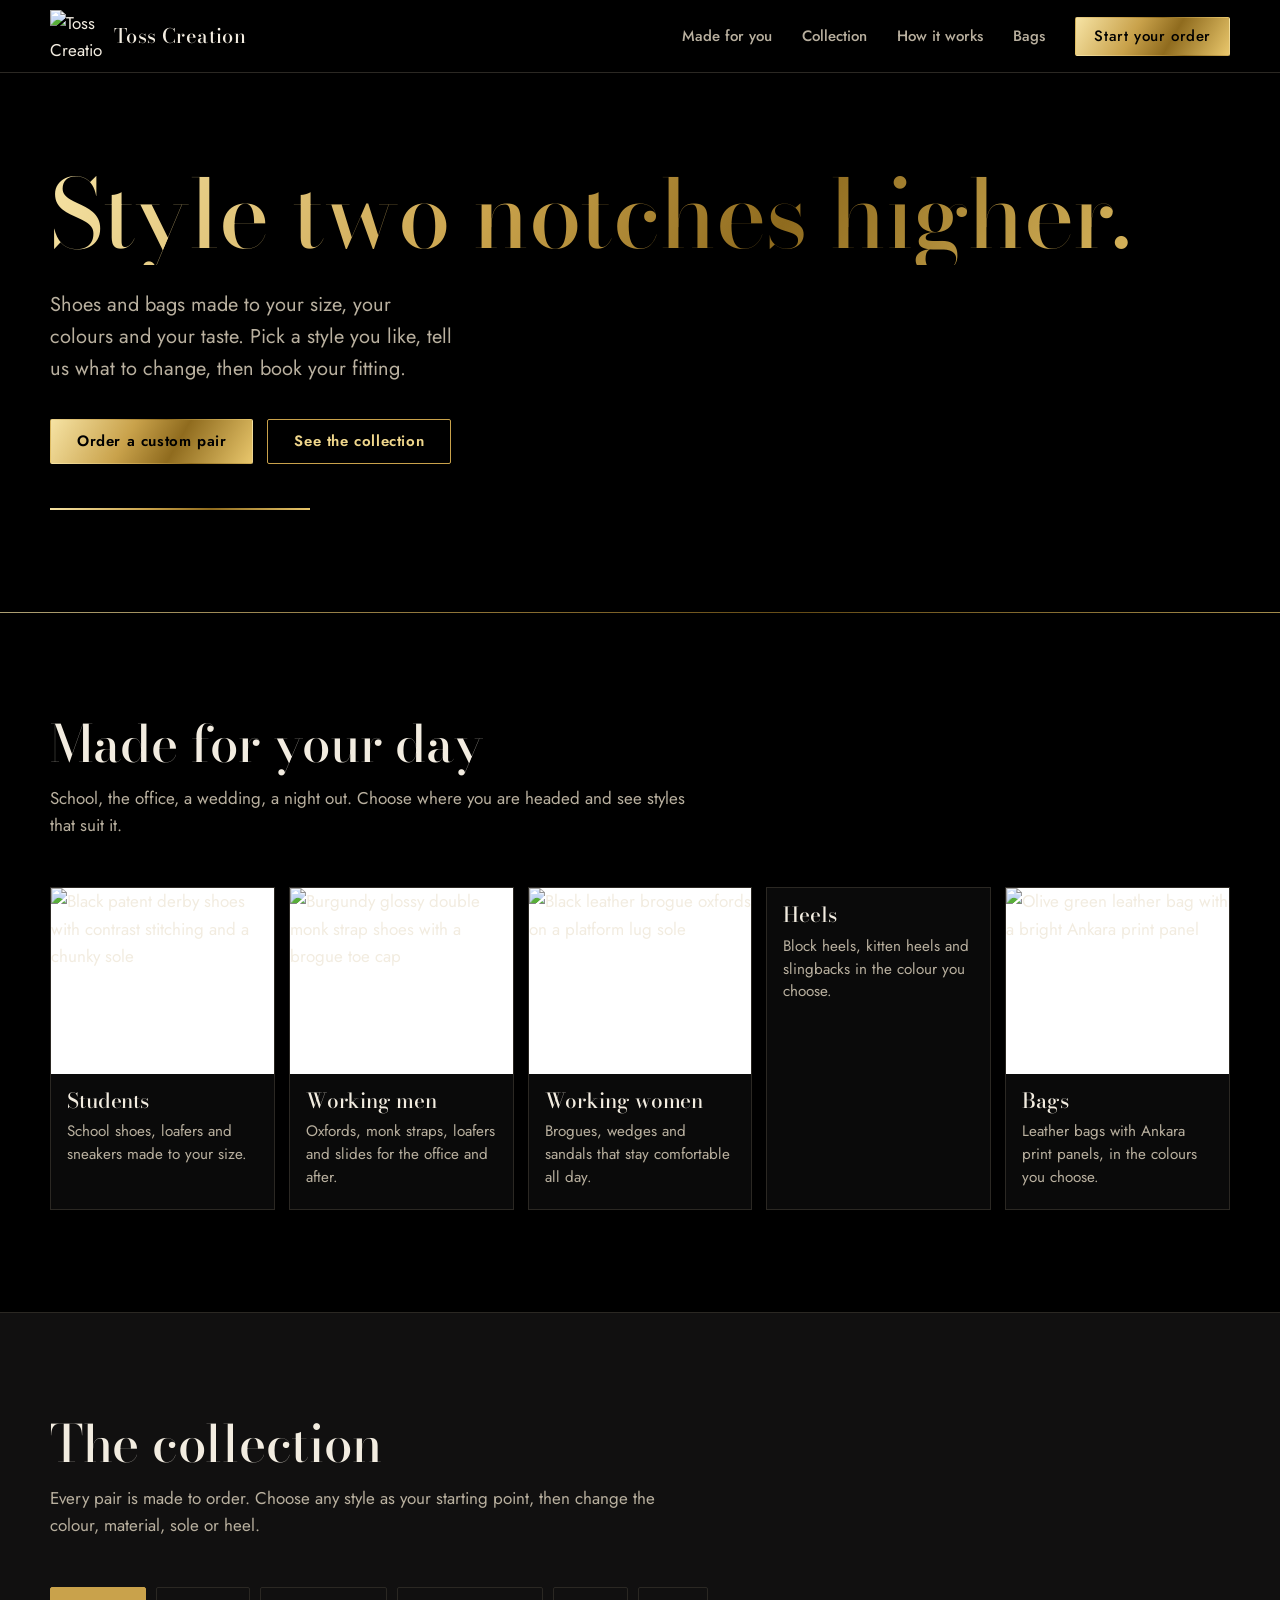
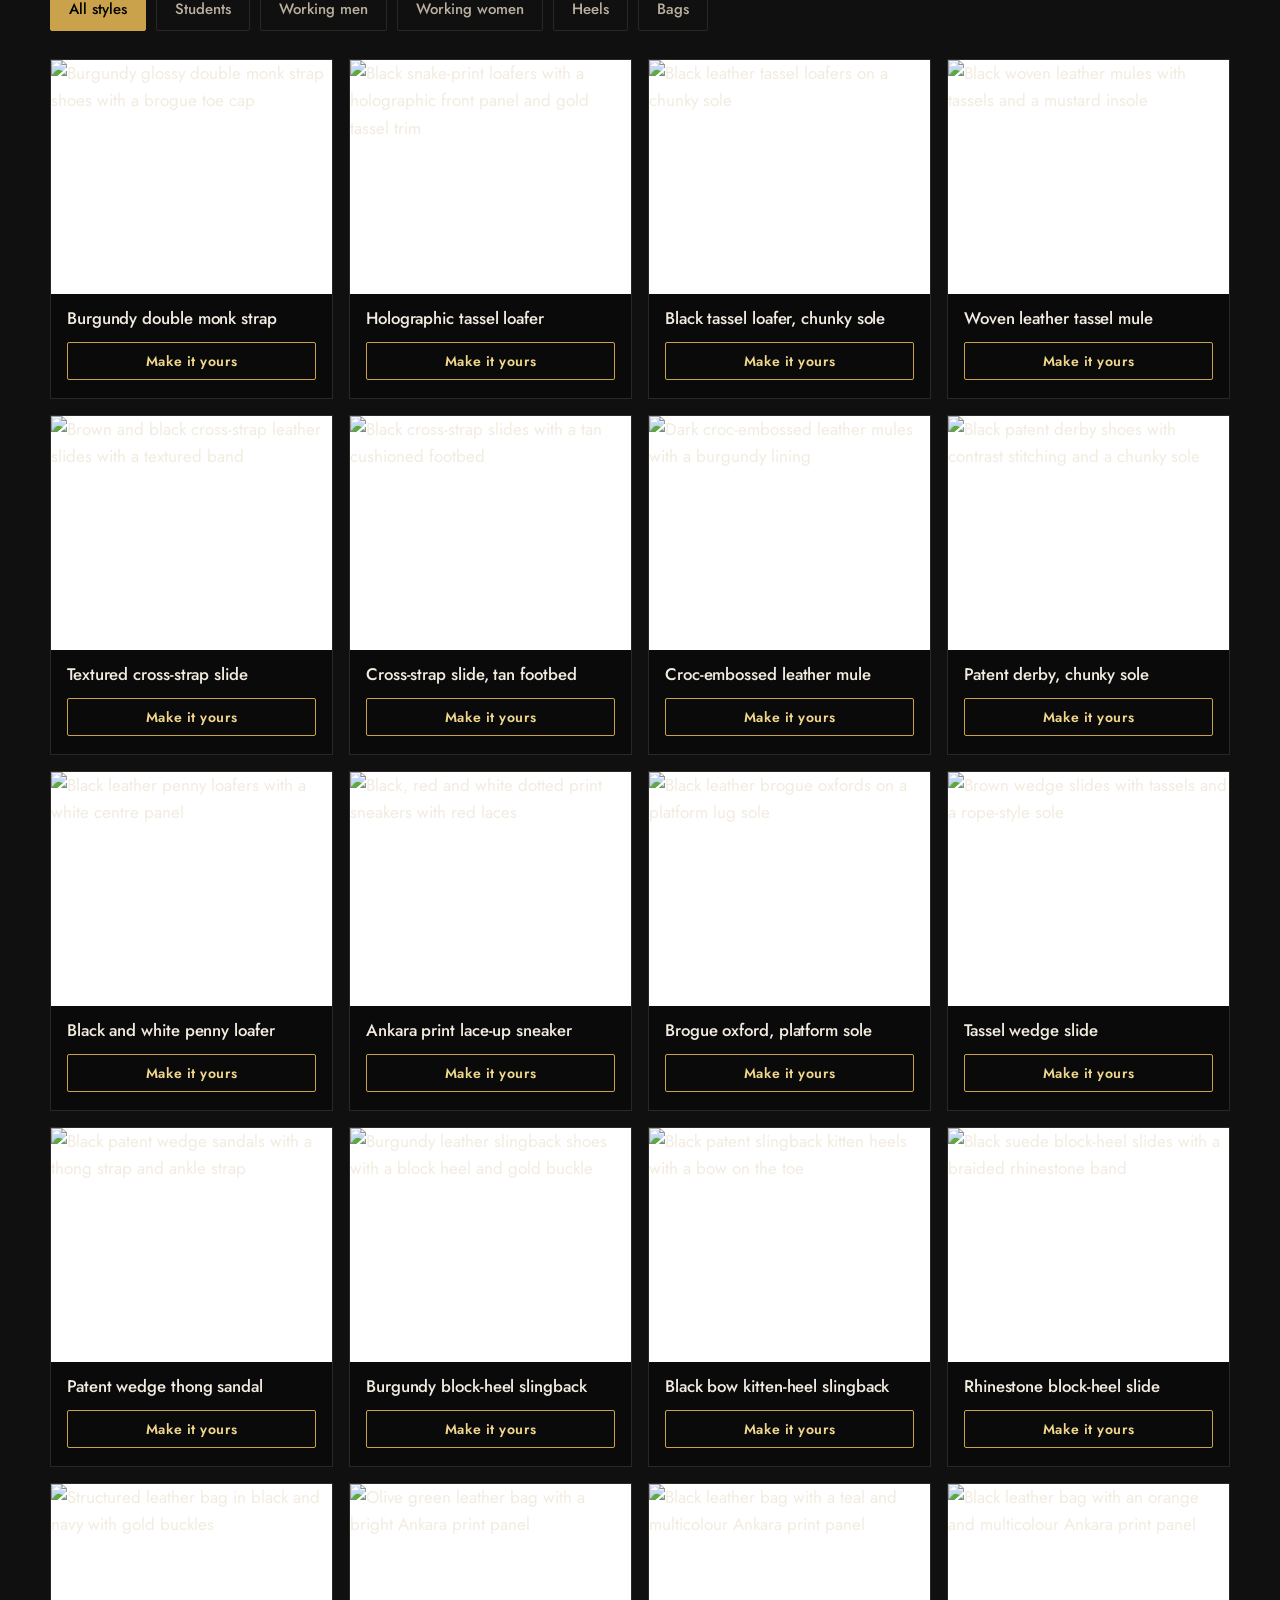
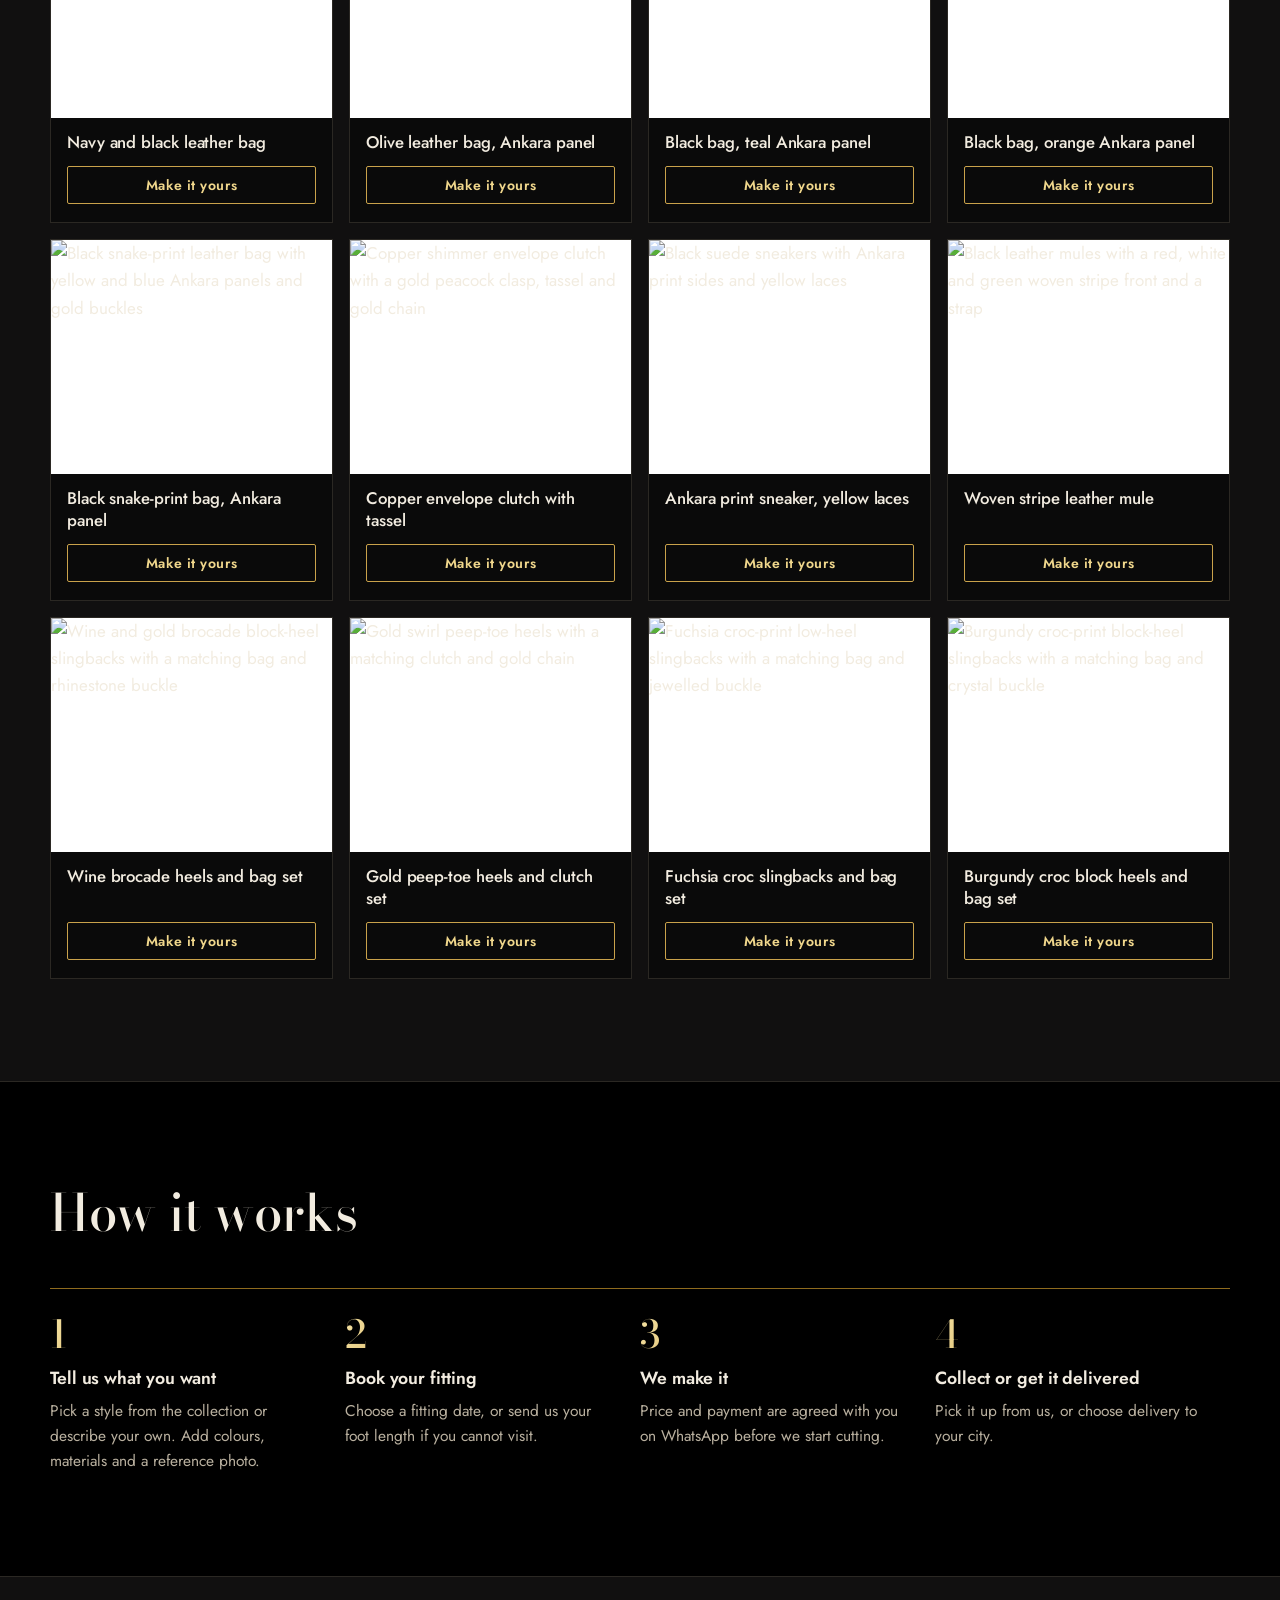
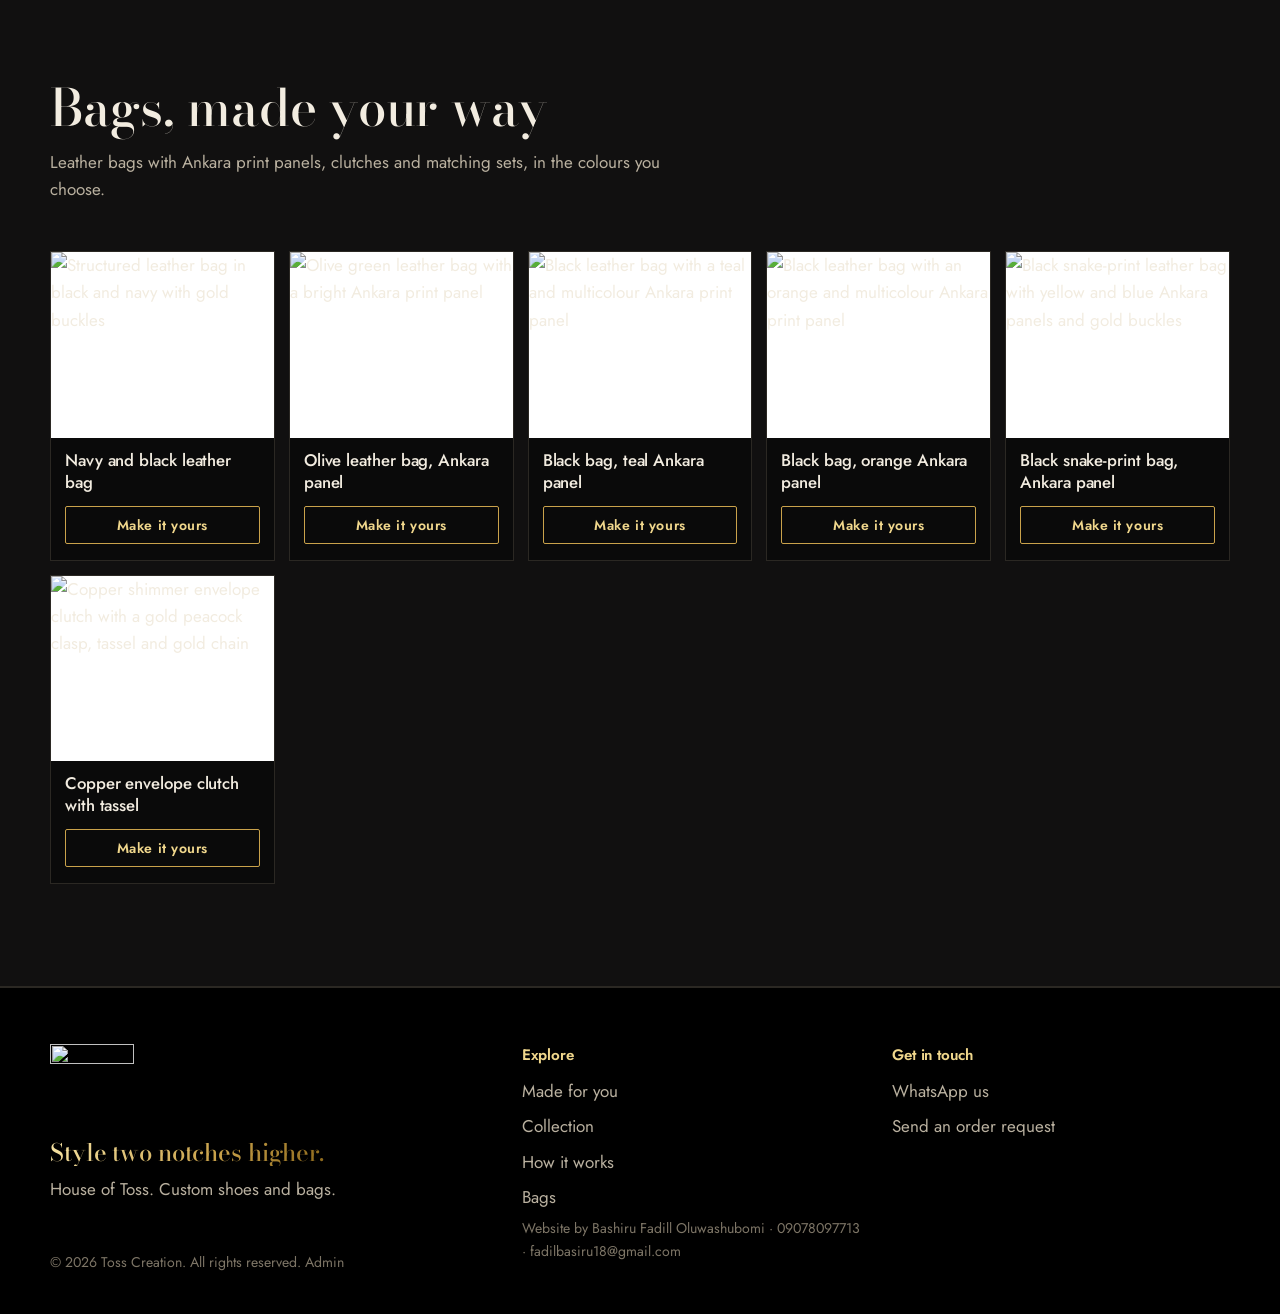
==== commit a52c68e7: "Add files via upload" ====
--- a/index.html
+++ b/index.html
@@ -9,206 +9,21 @@
 <link rel="preconnect" href="https://fonts.googleapis.com">
 <link rel="preconnect" href="https://fonts.gstatic.com" crossorigin>
 <link href="https://fonts.googleapis.com/css2?family=Bodoni+Moda:ital,opsz,wght@0,6..96,500;0,6..96,700;1,6..96,500&family=Jost:wght@400;500;600&display=swap" rel="stylesheet">
-<style>
-:root{
-  --black:#000;
-  --coal:#111010;
-  --line:#2b2823;
-  --gold:#c9a24b;
-  --gold-hi:#f0d78c;
-  --gold-lo:#8f6b1e;
-  --text:#f2ece0;
-  --muted:#b9b09f;
-  --white:#fff;
-  --gold-grad:linear-gradient(120deg,#f6e3a4 0%,#c9a24b 38%,#8f6b1e 62%,#e9c76c 100%);
-  --display:"Bodoni Moda","Didot","Bodoni 72",Georgia,serif;
-  --body:"Jost","Helvetica Neue",Arial,sans-serif;
-}
-*{box-sizing:border-box}
-html{scroll-behavior:smooth;scroll-padding-top:84px}
-body{margin:0;background:var(--black);color:var(--text);font:400 17px/1.6 var(--body);-webkit-font-smoothing:antialiased}
-img{max-width:100%;height:auto;display:block}
-a{color:inherit}
-h1,h2,h3{font-family:var(--display);font-weight:500;line-height:1.08;margin:0;letter-spacing:-.005em}
-p{margin:0}
-:focus-visible{outline:3px solid var(--gold-hi);outline-offset:3px}
-.wrap{width:min(1180px,100% - 40px);margin-inline:auto}
-.skip{position:absolute;left:-999px;top:8px;background:var(--gold);color:#000;padding:10px 16px;z-index:100;font-weight:600}
-.skip:focus{left:8px}
-.gold-text{background:var(--gold-grad);-webkit-background-clip:text;background-clip:text;color:transparent}
-.btn{display:inline-flex;align-items:center;justify-content:center;gap:.5em;padding:14px 26px;font:600 15px/1 var(--body);letter-spacing:.04em;text-decoration:none;border:1px solid var(--gold);cursor:pointer;transition:background .2s,color .2s,transform .2s;border-radius:2px}
-.btn-gold{background:var(--gold-grad);color:#000;border-color:transparent}
-.btn-gold:hover{filter:brightness(1.08);transform:translateY(-1px)}
-.btn-line{background:transparent;color:var(--gold-hi)}
-.btn-line:hover{background:var(--gold);color:#000}
-.btn[disabled]{opacity:.45;cursor:not-allowed}
-
-/* header */
-.top{position:sticky;top:0;z-index:50;background:rgba(0,0,0,.92);backdrop-filter:blur(8px);border-bottom:1px solid var(--line)}
-.top .wrap{display:flex;align-items:center;justify-content:space-between;gap:16px;min-height:72px}
-.brand{display:flex;align-items:center;gap:12px;text-decoration:none}
-.brand img{width:52px;height:52px !important;mix-blend-mode:lighten}
-.brand b{font:500 20px/1 var(--display);letter-spacing:.02em}
-.nav{display:flex;align-items:center;gap:30px}
-.nav a{text-decoration:none;font-weight:500;font-size:15px;color:var(--muted);transition:color .2s}
-.nav a:hover{color:var(--gold-hi)}
-.nav .btn{padding:11px 18px;color:#000}
-.nav .btn:hover{color:#000}
-.menu{display:none;background:none;border:1px solid var(--line);color:var(--text);padding:9px 14px;font:500 14px var(--body);cursor:pointer}
-
-/* hero */
-.hero{padding:clamp(40px,7vw,96px) 0 clamp(56px,8vw,110px);overflow:hidden}
-.hero .wrap{display:grid;grid-template-columns:1fr;gap:clamp(24px,5vw,72px);align-items:center}
-.hero h1{font-size:clamp(2.9rem,7.4vw,6rem);font-weight:500}
-.hero p.lead{margin-top:24px;max-width:34ch;font-size:clamp(1.05rem,1.6vw,1.25rem);color:var(--muted)}
-.hero .cta{display:flex;flex-wrap:wrap;gap:14px;margin-top:34px}
-.strap{margin-top:44px;width:min(100%,260px);height:2px;background:var(--gold-grad)}
-
-
-@media (prefers-reduced-motion:no-preference){
-  .hero h1,.hero p.lead,.hero .cta,.strap{animation:rise .9s cubic-bezier(.2,.7,.2,1) both}
-  .hero p.lead{animation-delay:.12s}.hero .cta{animation-delay:.22s}.strap{animation-delay:.32s}
-  }
-@keyframes rise{from{opacity:0;transform:translateY(22px)}to{opacity:1;transform:none}}
-
-/* sections */
-section{padding:clamp(56px,8vw,104px) 0}
-.alt{background:var(--coal);border-block:1px solid var(--line)}
-.sec-head{max-width:640px;margin-bottom:clamp(28px,4vw,48px)}
-.sec-head h2{font-size:clamp(2rem,4.4vw,3.2rem)}
-.sec-head p{margin-top:14px;color:var(--muted)}
-.rule{height:1px;background:var(--gold-grad);border:0;opacity:.7;margin:0}
-
-/* audiences */
-.aud{display:grid;grid-template-columns:repeat(5,1fr);gap:14px}
-.aud button{all:unset;box-sizing:border-box;cursor:pointer;display:flex;flex-direction:column;background:#0a0a0a;border:1px solid var(--line);transition:border-color .25s,transform .25s}
-.aud button:hover,.aud button:focus-visible{border-color:var(--gold);transform:translateY(-3px)}
-.aud .ph{background:var(--white);aspect-ratio:6/5;display:grid;place-items:center}
-.aud .ph img{width:100%}
-.aud .tx{padding:16px 16px 20px}
-.aud h3{font-size:1.3rem;margin-bottom:8px}
-.aud p{font-size:.95rem;color:var(--muted);line-height:1.5}
-
-/* gallery */
-.chips{display:flex;flex-wrap:wrap;gap:10px;margin-bottom:28px}
-.chip{background:none;border:1px solid var(--line);color:var(--muted);padding:10px 18px;font:500 15px var(--body);cursor:pointer;border-radius:2px;transition:all .2s}
-.chip:hover{border-color:var(--gold);color:var(--text)}
-.chip[aria-pressed=true]{background:var(--gold);border-color:var(--gold);color:#000}
-.grid{display:grid;grid-template-columns:repeat(4,1fr);gap:16px}
-.item{background:#0a0a0a;border:1px solid var(--line);display:flex;flex-direction:column}
-.item .ph{background:var(--white);aspect-ratio:6/5;overflow:hidden;display:grid;place-items:center}
-.item .ph img{width:100%;transition:transform .5s}
-.item:hover .ph img{transform:scale(1.05)}
-.item .bd{padding:14px 16px 18px;display:flex;flex-direction:column;gap:12px;flex:1;justify-content:space-between}
-.item h3{font:500 1.05rem/1.3 var(--body)}
-.item .btn{padding:11px 14px;font-size:14px;width:100%}
-.empty{padding:40px;border:1px dashed var(--line);text-align:center;color:var(--muted)}
-
-/* steps */
-.steps{display:grid;grid-template-columns:repeat(4,1fr);gap:0;counter-reset:s;border-top:1px solid var(--gold-lo)}
-.steps li{list-style:none;padding:26px 24px 0 0;position:relative}
-.steps li::before{counter-increment:s;content:counter(s);font:500 2.4rem/1 var(--display);background:var(--gold-grad);-webkit-background-clip:text;background-clip:text;color:transparent;display:block;margin-bottom:12px}
-.steps h3{font:600 1.1rem var(--body);margin-bottom:8px}
-.steps p{color:var(--muted);font-size:.97rem}
-ol.steps{margin:0;padding:0}
-
-/* bags */
-.bags{display:grid;grid-template-columns:repeat(5,1fr);gap:14px}
-.bags .item .bd{padding:12px 14px 16px}
-
-/* order form */
-.order{display:grid;grid-template-columns:minmax(0,1fr) 340px;gap:clamp(24px,4vw,56px);align-items:start}
-form fieldset{border:0;border-top:1px solid var(--line);margin:0;padding:26px 0 8px;min-width:0}
-form legend{padding:0 0 14px;font:500 1.35rem/1.2 var(--display);float:left;width:100%}
-form legend+*{clear:both}
-.hint{font-size:.9rem;color:var(--muted);margin:-6px 0 14px}
-.row{display:grid;grid-template-columns:repeat(2,1fr);gap:16px}
-.field{margin-bottom:18px}
-.field label,.lab{display:block;font-weight:500;font-size:.95rem;margin-bottom:7px}
-input[type=text],input[type=tel],input[type=email],input[type=date],input[type=number],select,textarea{width:100%;background:#0b0b0b;color:var(--text);border:1px solid #3a352c;padding:13px 14px;font:400 16px var(--body);border-radius:2px}
-input:focus,select:focus,textarea:focus{border-color:var(--gold-hi)}
-textarea{min-height:100px;resize:vertical}
-::placeholder{color:#7d7566}
-.opts{display:flex;flex-wrap:wrap;gap:10px}
-.opt{position:relative}
-.opt input{position:absolute;opacity:0;inset:0;cursor:pointer;width:100%;height:100%;margin:0}
-.opt span{display:block;padding:11px 18px;border:1px solid #3a352c;font-size:.97rem;border-radius:2px;transition:all .15s}
-.opt input:hover+span{border-color:var(--gold)}
-.opt input:checked+span{background:var(--gold);border-color:var(--gold);color:#000;font-weight:600}
-.opt input:focus-visible+span{outline:3px solid var(--gold-hi);outline-offset:2px}
-.sw{display:flex;align-items:center;gap:9px}
-.sw i{width:20px;height:20px;border-radius:50%;border:1px solid rgba(255,255,255,.35);flex:none}
-.opt input:checked+span.sw i{border-color:#000}
-.pick{display:grid;grid-template-columns:repeat(auto-fill,minmax(112px,1fr));gap:10px}
-.pick .opt span{padding:0;overflow:hidden;background:var(--white);color:#111;border:2px solid #3a352c;text-align:center}
-.pick .opt img{width:100%;aspect-ratio:6/5;object-fit:contain;background:#fff}
-.pick .opt small{display:block;padding:6px 6px 8px;font-size:.78rem;line-height:1.25;background:#0b0b0b;color:var(--text);min-height:3.2em}
-.pick .opt input:checked+span{border-color:var(--gold-hi);box-shadow:0 0 0 2px var(--gold)}
-.pick .opt input:checked+span small{background:var(--gold);color:#000}
-.pick .own{display:grid;place-items:center;aspect-ratio:6/5;background:#0b0b0b;color:var(--gold-hi);font-size:.9rem;padding:8px}
-.err{color:#ff9d8a;font-size:.9rem;margin-top:6px}
-.fileprev{margin-top:10px;display:flex;align-items:center;gap:12px;font-size:.9rem;color:var(--muted)}
-.fileprev img{height:64px;width:auto;border:1px solid var(--line)}
-.bag-only,.shoe-only{display:none}
-form[data-kind=bag] .bag-only{display:block}
-form[data-kind=shoe] .shoe-only{display:block}
-.sum{position:sticky;top:96px;border:1px solid var(--gold-lo);background:#0a0a0a;padding:22px}
-.sum h3{font-size:1.3rem;margin-bottom:14px}
-.sum .thumb{background:var(--white);margin-bottom:14px;aspect-ratio:6/5;display:grid;place-items:center}
-.sum dl{margin:0;display:grid;gap:8px}
-.sum dt{font-size:.78rem;color:var(--muted);text-transform:none;letter-spacing:.02em}
-.sum dd{margin:0 0 6px;font-weight:500;overflow-wrap:anywhere}
-.sum .none{color:var(--muted);font-size:.95rem}
-.done{border:1px solid var(--gold);padding:28px;background:#0a0a0a}
-.done h3{font-size:1.7rem;margin-bottom:10px}
-.done textarea{margin:14px 0;min-height:200px;font-size:14px}
-.done .acts{display:flex;flex-wrap:wrap;gap:12px}
-
-/* footer */
-footer{border-top:1px solid var(--line);padding:56px 0 40px;background:#000}
-footer .wrap{display:grid;grid-template-columns:1.3fr 1fr 1fr;gap:32px}
-footer img{width:84px;mix-blend-mode:lighten;margin-bottom:12px}
-footer h2{font-size:1.5rem}
-footer h3{font:600 .95rem var(--body);margin-bottom:12px;color:var(--gold-hi)}
-footer ul{list-style:none;margin:0;padding:0;display:grid;gap:8px}
-footer a{text-decoration:none;color:var(--muted)}footer a:hover{color:var(--gold-hi)}
-.copy{margin-top:40px;color:#7d7566;font-size:.88rem}
-
-@media (max-width:1020px){
-  .aud{grid-template-columns:repeat(3,1fr)}
-  .grid{grid-template-columns:repeat(3,1fr)}
-  .bags{grid-template-columns:repeat(3,1fr)}
-  .order{grid-template-columns:1fr}
-  .sum{position:static}
-}
-@media (max-width:760px){
-  .hero .wrap{grid-template-columns:1fr}
-    .nav{position:absolute;left:0;right:0;top:100%;background:#000;border-bottom:1px solid var(--line);flex-direction:column;align-items:stretch;gap:0;padding:8px 20px 20px;display:none}
-  .nav.open{display:flex}
-  .nav a{padding:14px 0;border-bottom:1px solid var(--line)}
-  .nav .btn{margin-top:14px}
-  .menu{display:block}
-  .aud,.grid,.bags{grid-template-columns:repeat(2,1fr);gap:10px}
-  .steps{grid-template-columns:1fr 1fr}
-  .row{grid-template-columns:1fr}
-  footer .wrap{grid-template-columns:1fr}
-}
-@media (max-width:420px){.steps{grid-template-columns:1fr}.item h3{font-size:.95rem}}
-</style>
+<link rel="stylesheet" href="style.css">
 </head>
 <body>
-<a class="skip" href="#order">Skip to the order form</a>
+<a class="skip" href="#who">Skip to the styles</a>
 
 <header class="top">
   <div class="wrap">
-    <a class="brand" href="#top" aria-label="Toss Creation home"><img src="img/logo.jpg" alt="Toss Creation crown T logo" width="52" height="52"><b>Toss Creation</b></a>
+    <a class="brand" href="index.html" aria-label="Toss Creation home"><img src="img/logo.jpg" alt="Toss Creation crown T logo" width="52" height="52"><b>Toss Creation</b></a>
     <button class="menu" id="menu" aria-expanded="false" aria-controls="nav">Menu</button>
     <nav class="nav" id="nav" aria-label="Main">
       <a href="#who">Made for you</a>
       <a href="#collection">Collection</a>
       <a href="#how">How it works</a>
       <a href="#bags">Bags</a>
-      <a class="btn btn-gold" href="#order">Start your order</a>
+      <a class="btn btn-gold" href="order.html">Start your order</a>
     </nav>
   </div>
 </header>
@@ -220,7 +35,7 @@
       <h1 id="h1" class="gold-text">Style two notches higher.</h1>
       <p class="lead">Shoes and bags made to your size, your colours and your taste. Pick a style you like, tell us what to change, then book your fitting.</p>
       <div class="cta">
-        <a class="btn btn-gold" href="#order">Order a custom pair</a>
+        <a class="btn btn-gold" href="order.html">Order a custom pair</a>
         <a class="btn btn-line" href="#collection">See the collection</a>
       </div>
       <div class="strap" aria-hidden="true"></div>
@@ -273,92 +88,6 @@
   </div>
 </section>
 
-<section id="order" aria-labelledby="ord-h">
-  <div class="wrap">
-    <div class="sec-head">
-      <h2 id="ord-h">Order your custom pair</h2>
-      <p>Tell us what you want. We send it to our WhatsApp, then agree the price, payment and date with you there.</p>
-    </div>
-    <div class="order">
-      <div id="formCol">
-      <form id="f" novalidate data-kind="shoe">
-        <fieldset>
-          <legend>Who is it for?</legend>
-          <div class="opts" id="who-opts"></div>
-          <p class="err" id="e-who" role="alert"></p>
-        </fieldset>
-
-        <fieldset>
-          <legend>Pick a style to start from</legend>
-          <p class="hint">Choose one to copy and change, or tell us your own idea.</p>
-          <div class="pick" id="pick"></div>
-        </fieldset>
-
-        <fieldset>
-          <legend>Make it yours</legend>
-          <div class="bag-only">
-            <div class="field"><span class="lab">Bag type</span><div class="opts" id="o-bagtype"></div></div>
-            <div class="field"><span class="lab">Bag size</span><div class="opts" id="o-bagsize"></div></div>
-            <div class="field"><span class="lab">Straps</span><div class="opts" id="o-strap"></div></div>
-          </div>
-          <div class="field"><span class="lab">Main colour</span><div class="opts" id="o-colour"></div></div>
-          <div class="field"><span class="lab">Metal or accent detail</span><div class="opts" id="o-accent"></div></div>
-          <div class="field"><span class="lab">Material</span><div class="opts" id="o-material"></div></div>
-          <div class="shoe-only">
-            <div class="field"><span class="lab" id="solelab">Sole or heel</span><div class="opts" id="o-sole"></div></div>
-            <div class="field"><span class="lab">How it fastens</span><div class="opts" id="o-closure"></div></div>
-          </div>
-          <div class="row">
-            <div class="field"><label for="initials">Initials or short text (up to 6 letters)</label><input id="initials" type="text" maxlength="6" autocomplete="off" placeholder="e.g. TA"></div>
-            <div class="field"><label for="qty">How many pairs or bags</label><input id="qty" type="number" min="1" max="50" value="1" inputmode="numeric"></div>
-          </div>
-          <div class="field"><label for="ref">Reference photo (optional)</label><input id="ref" type="file" accept="image/*"><div class="fileprev" id="fileprev"></div><p class="err" id="e-ref" role="alert"></p></div>
-          <div class="field"><label for="notes">Anything else we should know</label><textarea id="notes" placeholder="Wide feet, school colours, a wedding colour, a heel height you like..."></textarea></div>
-        </fieldset>
-
-        <fieldset class="shoe-only">
-          <legend>Your size</legend>
-          <div class="row">
-            <div class="field"><label for="size">Shoe size (EU)</label>
-              <select id="size"><option value="">Choose a size</option></select>
-              <p class="err" id="e-size" role="alert"></p></div>
-            <div class="field"><label for="foot">Foot length in cm (optional)</label><input id="foot" type="number" step="0.1" min="10" max="35" inputmode="decimal" placeholder="e.g. 25.5"></div>
-          </div>
-        </fieldset>
-
-        <fieldset>
-          <legend>Book your fitting</legend>
-          <div class="field"><span class="lab shoe-only" style="display:none"></span>
-            <span class="lab">How should we take your measurements?</span>
-            <div class="opts" id="o-fit"></div><p class="err" id="e-fit" role="alert"></p></div>
-          <div class="row">
-            <div class="field"><label for="fitdate">Preferred fitting date</label><input id="fitdate" type="date"></div>
-            <div class="field"><label for="needby">Needed by (optional)</label><input id="needby" type="date"></div>
-          </div>
-          <div class="field"><span class="lab">Collection</span><div class="opts" id="o-deliv"></div></div>
-          <div class="field" id="cityField" hidden><label for="city">Delivery city or area</label><input id="city" type="text" autocomplete="address-level2"><p class="err" id="e-city" role="alert"></p></div>
-        </fieldset>
-
-        <fieldset>
-          <legend>Your details</legend>
-          <div class="row">
-            <div class="field"><label for="name">Full name</label><input id="name" type="text" autocomplete="name"><p class="err" id="e-name" role="alert"></p></div>
-            <div class="field"><label for="phone">WhatsApp or phone number</label><input id="phone" type="tel" autocomplete="tel"><p class="err" id="e-phone" role="alert"></p></div>
-          </div>
-          <div class="field"><label for="email">Email (optional)</label><input id="email" type="email" autocomplete="email"></div>
-          <button class="btn btn-gold" type="submit" id="send">Send my order on WhatsApp</button>
-        </fieldset>
-      </form>
-      </div>
-      <aside class="sum" aria-label="Your order so far">
-        <h3>Your order so far</h3>
-        <div class="thumb" id="sumthumb" hidden></div>
-        <dl id="sumlist"></dl>
-        <p class="none" id="sumnone">Your choices will appear here as you make them.</p>
-      </aside>
-    </div>
-  </div>
-</section>
 </main>
 
 <footer>
@@ -374,198 +103,13 @@
     </div>
     <div>
       <h3>Get in touch</h3>
-      <ul id="contact"><li><a href="#order">Send an order request</a></li></ul>
+      <ul id="contact"><li><a href="order.html">Send an order request</a></li></ul>
     </div>
   </div>
-  <div class="wrap"><p class="copy">© <span id="yr"></span> Toss Creation. All rights reserved. <a href="admin.html" style="color:#7d7566">Admin</a></p></div>
+  <div class="wrap"><p class="copy">© <span id="yr"></span> Toss Creation. All rights reserved. <a href="admin.html" style="color:#7d7566">Admin</a></p>
+    <p class="copy" style="margin-top:6px">Website by Bashiru Fadill Oluwashubomi · <a href="tel:+2349078097713" style="color:#7d7566">09078097713</a> · <a href="mailto:fadilbasiru18@gmail.com" style="color:#7d7566">fadilbasiru18@gmail.com</a></p></div>
 </footer>
-
-<script>
-/* ---- Owner settings: fill these in, then every request can be sent straight to you ---- */
-const CONFIG = {
-  whatsapp: '2348023590664',   // country code + number, digits only, e.g. '2348012345678'
-  email: '',      // e.g. 'orders@yourdomain.com'
-  address: ''     // shop or studio address (shown in the footer)
-};
-
-const ITEMS = [
-  {id:'monk-strap',name:'Burgundy double monk strap',tags:['men'],alt:'Burgundy glossy double monk strap shoes with a brogue toe cap'},
-  {id:'holo-loafer',name:'Holographic tassel loafer',tags:['men'],alt:'Black snake-print loafers with a holographic front panel and gold tassel trim'},
-  {id:'tassel-loafer',name:'Black tassel loafer, chunky sole',tags:['men'],alt:'Black leather tassel loafers on a chunky sole'},
-  {id:'woven-mule',name:'Woven leather tassel mule',tags:['men'],alt:'Black woven leather mules with tassels and a mustard insole'},
-  {id:'cross-slide-brown',name:'Textured cross-strap slide',tags:['men'],alt:'Brown and black cross-strap leather slides with a textured band'},
-  {id:'cross-slide-black',name:'Cross-strap slide, tan footbed',tags:['men'],alt:'Black cross-strap slides with a tan cushioned footbed'},
-  {id:'croc-mule',name:'Croc-embossed leather mule',tags:['men'],alt:'Dark croc-embossed leather mules with a burgundy lining'},
-  {id:'derby',name:'Patent derby, chunky sole',tags:['students','men'],alt:'Black patent derby shoes with contrast stitching and a chunky sole'},
-  {id:'penny-loafer',name:'Black and white penny loafer',tags:['students','men'],alt:'Black leather penny loafers with a white centre panel'},
-  {id:'red-sneaker',name:'Ankara print lace-up sneaker',tags:['students'],alt:'Black, red and white dotted print sneakers with red laces'},
-  {id:'brogue-platform',name:'Brogue oxford, platform sole',tags:['women'],alt:'Black leather brogue oxfords on a platform lug sole'},
-  {id:'tassel-wedge',name:'Tassel wedge slide',tags:['women'],alt:'Brown wedge slides with tassels and a rope-style sole'},
-  {id:'wedge-sandal',name:'Patent wedge thong sandal',tags:['women','heels'],alt:'Black patent wedge sandals with a thong strap and ankle strap'},
-  {id:'maroon-slingback',name:'Burgundy block-heel slingback',tags:['women','heels'],alt:'Burgundy leather slingback shoes with a block heel and gold buckle'},
-  {id:'bow-kitten',name:'Black bow kitten-heel slingback',tags:['women','heels'],alt:'Black patent slingback kitten heels with a bow on the toe'},
-  {id:'rhinestone-block',name:'Rhinestone block-heel slide',tags:['women','heels'],alt:'Black suede block-heel slides with a braided rhinestone band'},
-  {id:'bag-navy',name:'Navy and black leather bag',tags:['bags'],alt:'Structured leather bag in black and navy with gold buckles'},
-  {id:'bag-green-ankara',name:'Olive leather bag, Ankara panel',tags:['bags'],alt:'Olive green leather bag with a bright Ankara print panel'},
-  {id:'bag-black-ankara',name:'Black bag, teal Ankara panel',tags:['bags'],alt:'Black leather bag with a teal and multicolour Ankara print panel'},
-  {id:'bag-orange-ankara',name:'Black bag, orange Ankara panel',tags:['bags'],alt:'Black leather bag with an orange and multicolour Ankara print panel'},
-  {id:'bag-snake-ankara',name:'Black snake-print bag, Ankara panel',tags:['bags'],alt:'Black snake-print leather bag with yellow and blue Ankara panels and gold buckles'},
-  {id:'clutch-copper',name:'Copper envelope clutch with tassel',tags:['bags'],alt:'Copper shimmer envelope clutch with a gold peacock clasp, tassel and gold chain'},
-  {id:'yellow-lace-sneaker',name:'Ankara print sneaker, yellow laces',tags:['students','men','women'],alt:'Black suede sneakers with Ankara print sides and yellow laces'},
-  {id:'stripe-mule',name:'Woven stripe leather mule',tags:['men'],alt:'Black leather mules with a red, white and green woven stripe front and a strap'},
-  {id:'set-wine-slingback',name:'Wine brocade heels and bag set',tags:['women','heels'],alt:'Wine and gold brocade block-heel slingbacks with a matching bag and rhinestone buckle'},
-  {id:'set-gold-peeptoe',name:'Gold peep-toe heels and clutch set',tags:['women','heels'],alt:'Gold swirl peep-toe heels with a matching clutch and gold chain'},
-  {id:'set-fuchsia-flat',name:'Fuchsia croc slingbacks and bag set',tags:['women','heels'],alt:'Fuchsia croc-print low-heel slingbacks with a matching bag and jewelled buckle'},
-  {id:'set-burgundy-block',name:'Burgundy croc block heels and bag set',tags:['women','heels'],alt:'Burgundy croc-print block-heel slingbacks with a matching bag and crystal buckle'}
-];
-const byId = Object.fromEntries(ITEMS.map(i=>[i.id,i]));
-const WHO = [
-  {k:'students',label:'Student',title:'Students',text:'School shoes, loafers and sneakers made to your size.',img:'derby',kind:'shoe'},
-  {k:'men',label:'Working man',title:'Working men',text:'Oxfords, monk straps, loafers and slides for the office and after.',img:'monk-strap',kind:'shoe'},
-  {k:'women',label:'Working woman',title:'Working women',text:'Brogues, wedges and sandals that stay comfortable all day.',img:'brogue-platform',kind:'shoe'},
-  {k:'heels',label:'Heels',title:'Heels',text:'Block heels, kitten heels and slingbacks in the colour you choose.',img:'',kind:'shoe'},
-  {k:'bags',label:'Bag',title:'Bags',text:'Leather bags with Ankara print panels, in the colours you choose.',img:'bag-green-ankara',kind:'bag'}
-];
-const COLOURS=[['Black','#111'],['Brown','#5a3a22'],['Burgundy','#5b1424'],['Navy','#14234d'],['Tan','#c08a52'],['White','#f4f4f4'],['Olive','#5c6a22'],['Red','#b31b1b'],['Another colour','conic-gradient(#d33,#dd3,#3d3,#3dd,#33d,#d3d,#d33)']];
-const ACCENTS=['Gold','Silver','Same as main colour','None'];
-const MATERIALS={shoe:['Smooth leather','Patent leather','Suede','Woven leather','Croc-embossed','Ankara print fabric','Not sure, advise me'],bag:['Smooth leather','Leather with Ankara panel','Suede','Croc-embossed','Not sure, advise me']};
-const SOLES={flat:['Flat leather sole','Chunky lug sole','Gum sole','White sneaker sole','Wedge sole'],heels:['Block heel','Kitten heel','Wedge heel','Stiletto','Flat']};
-const CLOSURES=['Lace-up','Slip-on','Buckle strap','Open slide'];
-const BAGTYPES=['Handbag','Work bag','School backpack','Tote'];
-const BAGSIZES=['Small','Medium','Large'];
-const STRAPS=['Short handles','Long strap','Both'];
-const FIT=['Visit for a fitting','Send my foot length','I already know my size'];
-const DELIV=['I will collect','Deliver to me'];
-
-const $=s=>document.querySelector(s);
-const S={who:'',style:'',colour:'',accent:'',material:'',sole:'',closure:'',bagtype:'',bagsize:'',strap:'',fit:'',deliv:'',refimg:''};
-const kindOf=w=>w==='bags'?'bag':'shoe';
-
-/* ---- radio helper ---- */
-function radios(id,name,list,opts={}){
-  const el=$('#'+id); el.innerHTML='';
-  list.forEach(v=>{
-    const [label,sw]=Array.isArray(v)?v:[v,null];
-    const d=document.createElement('label'); d.className='opt';
-    d.innerHTML=`<input type="radio" name="${name}" value="${label}"><span${sw?' class="sw"':''}>${sw?`<i style="background:${sw}"></i>`:''}${label}</span>`;
-    const inp=d.querySelector('input'); inp.checked=S[opts.key||name]===label;
-    inp.addEventListener('change',()=>{S[opts.key||name]=label;opts.after&&opts.after();summary();});
-    el.appendChild(d);
-  });
-}
-
-/* ---- audience tiles, gallery, bags ---- */
-const img=(id,w=1200,h=1000)=>`<img src="img/${id}.jpg" alt="${byId[id].alt}" width="${w}" height="${h}" loading="lazy">`;
-$('#aud').innerHTML=WHO.map(w=>`<button type="button" data-who="${w.k}">${w.img?`<span class="ph">${img(w.img)}</span>`:''}<span class="tx"><h3>${w.title}</h3><p>${w.text}</p></span></button>`).join('');
-let filter='all';
-const CHIPS=[['all','All styles'],['students','Students'],['men','Working men'],['women','Working women'],['heels','Heels'],['bags','Bags']];
-function renderChips(){$('#chips').innerHTML=CHIPS.map(([k,l])=>`<button type="button" class="chip" data-f="${k}" aria-pressed="${filter===k}">${l}</button>`).join('')}
-function card(i){return `<article class="item"><div class="ph">${img(i.id)}</div><div class="bd"><h3>${i.name}</h3><button type="button" class="btn btn-line" data-pick="${i.id}">Make it yours</button></div></article>`}
-function renderGrid(){
-  const list=ITEMS.filter(i=>filter==='all'||i.tags.includes(filter));
-  $('#grid').innerHTML=list.length?list.map(card).join(''):'<p class="empty">No styles here yet. Choose another group.</p>';
-}
-$('#bagGrid').innerHTML=ITEMS.filter(i=>i.tags.includes('bags')).map(card).join('');
-renderChips();renderGrid();
-$('#chips').addEventListener('click',e=>{const b=e.target.closest('[data-f]');if(!b)return;filter=b.dataset.f;renderChips();renderGrid()});
-$('#aud').addEventListener('click',e=>{const b=e.target.closest('[data-who]');if(!b)return;filter=b.dataset.who;renderChips();renderGrid();$('#collection').scrollIntoView({behavior:'smooth'})});
-document.addEventListener('click',e=>{const b=e.target.closest('[data-pick]');if(!b)return;
-  const it=byId[b.dataset.pick]; const w=['bags','heels','women','men','students'].find(t=>it.tags.includes(t));
-  setWho(it.tags.includes('heels')?'heels':w); S.style=it.id; renderPick(); summary(); $('#order').scrollIntoView({behavior:'smooth'});});
-
-/* ---- form setup ---- */
-function setWho(k){
-  S.who=k; const kind=kindOf(k); const f=$('#f'); const changed=f.dataset.kind!==kind; f.dataset.kind=kind;
-  if(changed){S.material='';S.sole='';S.closure='';}
-  document.querySelectorAll('#who-opts input').forEach(i=>i.checked=i.value===k);
-  $('#e-who').textContent='';
-  buildChoices(); renderPick(); summary();
-}
-function buildChoices(){
-  const kind=kindOf(S.who||'men');
-  radios('o-colour','colour',COLOURS); radios('o-accent','accent',ACCENTS); radios('o-material','material',MATERIALS[kind]);
-  radios('o-sole','sole',S.who==='heels'||S.who==='women'?[...SOLES.heels,...SOLES.flat.filter(x=>!SOLES.heels.includes(x))]:SOLES.flat);
-  $('#solelab').textContent=S.who==='heels'?'Heel':'Sole or heel';
-  radios('o-closure','closure',CLOSURES); radios('o-bagtype','bagtype',BAGTYPES); radios('o-bagsize','bagsize',BAGSIZES); radios('o-strap','strap',STRAPS);
-}
-$('#who-opts').innerHTML=WHO.map(w=>`<label class="opt"><input type="radio" name="who" value="${w.k}"><span>${w.label}</span></label>`).join('');
-$('#who-opts').addEventListener('change',e=>{if(e.target.name==='who'){S.style='';setWho(e.target.value)}});
-function renderPick(){
-  const list=S.who?ITEMS.filter(i=>i.tags.includes(S.who)):ITEMS;
-  const own=`<label class="opt"><input type="radio" name="style" value="own"><span><span class="own">My own design</span><small>I will describe it</small></span></label>`;
-  $('#pick').innerHTML=own+list.map(i=>`<label class="opt"><input type="radio" name="style" value="${i.id}"><span><img src="img/${i.id}.jpg" alt="" loading="lazy"><small>${i.name}</small></span></label>`).join('');
-  $('#pick').querySelectorAll('input').forEach(inp=>{inp.checked=S.style===inp.value;inp.addEventListener('change',()=>{S.style=inp.value;summary()})});
-}
-const sz=$('#size'); for(let n=28;n<=47;n++){const o=document.createElement('option');o.value=n;o.textContent='EU '+n;sz.appendChild(o)}
-radios('o-fit','fit',FIT,{after:()=>{$('#e-fit').textContent=''}});
-radios('o-deliv','deliv',DELIV,{after:()=>{$('#cityField').hidden=S.deliv!=='Deliver to me'}});
-buildChoices(); renderPick();
-const today=new Date(Date.now()-new Date().getTimezoneOffset()*6e4).toISOString().slice(0,10);
-$('#fitdate').min=today;$('#needby').min=today;
-$('#yr').textContent=new Date().getFullYear();
-$('#menu').addEventListener('click',e=>{const o=$('#nav').classList.toggle('open');e.currentTarget.setAttribute('aria-expanded',o)});
-$('#nav').addEventListener('click',e=>{if(e.target.tagName==='A'){$('#nav').classList.remove('open');$('#menu').setAttribute('aria-expanded','false')}});
-
-/* contact lines only appear once you fill in CONFIG */
-{const c=[];if(CONFIG.whatsapp)c.push(`<li><a href="https://wa.me/${CONFIG.whatsapp}">WhatsApp us</a></li>`);if(CONFIG.email)c.push(`<li><a href="mailto:${CONFIG.email}">${CONFIG.email}</a></li>`);if(CONFIG.address)c.push(`<li>${CONFIG.address}</li>`);
- if(c.length)$('#contact').innerHTML=c.join('')+'<li><a href="#order">Send an order request</a></li>'}
-
-
-/* reference photo preview */
-$('#ref').addEventListener('change',e=>{
-  const f=e.target.files[0]; $('#e-ref').textContent=''; $('#fileprev').innerHTML=''; S.refimg='';
-  if(!f)return;
-  if(!f.type.startsWith('image/')||f.size>6e6){$('#e-ref').textContent='Choose a photo under 6 MB.';e.target.value='';return}
-  const r=new FileReader(); r.onload=()=>{S.refimg=r.result;$('#fileprev').innerHTML=`<img src="${r.result}" alt="Your reference photo"><span>${f.name}. Attach this photo when you send your request.</span>`;summary()}; r.readAsDataURL(f);
-});
-
-/* ---- summary ---- */
-function gather(){
-  const kind=kindOf(S.who||'men'); const it=byId[S.style];
-  const rows=[['For',WHO.find(w=>w.k===S.who)?.label],['Starting style',S.style==='own'?'My own design':it?.name],['Main colour',S.colour],['Detail',S.accent],['Material',S.material]];
-  if(kind==='bag')rows.push(['Bag type',S.bagtype],['Bag size',S.bagsize],['Straps',S.strap]);
-  else rows.push([S.who==='heels'?'Heel':'Sole or heel',S.sole],['Fastening',S.closure],['Size',$('#size').value&&'EU '+$('#size').value],['Foot length',$('#foot').value&&$('#foot').value+' cm']);
-  rows.push(['Initials',$('#initials').value],['Quantity',$('#qty').value],['Notes',$('#notes').value.trim()],['Measurements',S.fit],['Fitting date',$('#fitdate').value],['Needed by',$('#needby').value],['Collection',S.deliv==='Deliver to me'?'Delivery to '+($('#city').value||'(city to confirm)'):S.deliv]);
-  return rows.filter(r=>r[1]);
-}
-function summary(){
-  const rows=gather(); const it=byId[S.style];
-  const t=$('#sumthumb'); t.hidden=!it; t.innerHTML=it?`<img src="img/${it.id}.jpg" alt="${it.alt}">`:'';
-  $('#sumnone').hidden=rows.length>0;
-  $('#sumlist').innerHTML=rows.map(([k,v])=>`<div><dt>${k}</dt><dd>${String(v).replace(/</g,'&lt;')}</dd></div>`).join('');
-}
-['initials','qty','notes','size','foot','fitdate','needby','city'].forEach(id=>$('#'+id).addEventListener('input',summary));
-summary();
-
-/* ---- submit ---- */
-function setErr(id,m){$('#'+id).textContent=m||'';return !m}
-$('#f').addEventListener('submit',e=>{
-  e.preventDefault();
-  const kind=kindOf(S.who||'men'); let ok=true, first=null;
-  const chk=(good,id,msg,focus)=>{const g=setErr(id,good?'':msg); if(!g&&!first)first=focus; ok=ok&&g};
-  chk(!!S.who,'e-who','Choose who this is for.','#who-opts input');
-  chk(kind==='bag'||!!$('#size').value,'e-size','Choose a shoe size.','#size');
-  chk(!!S.fit,'e-fit','Choose how we should take your measurements.','#o-fit input');
-  chk(S.deliv!=='Deliver to me'||!!$('#city').value.trim(),'e-city','Enter your delivery city or area.','#city');
-  chk(!!$('#name').value.trim(),'e-name','Enter your name.','#name');
-  chk(/[0-9]{7,}/.test($('#phone').value.replace(/\D/g,'')),'e-phone','Enter a phone number we can reach, with at least 7 digits.','#phone');
-  if(!ok){document.querySelector(first)?.focus();return}
-  const id='TC-'+new Date().toISOString().slice(2,10).replace(/-/g,'')+'-'+Math.random().toString(36).slice(2,6).toUpperCase();
-  const lines=[`New custom order request ${id}`,...gather().map(([k,v])=>`${k}: ${v}`),`Name: ${$('#name').value.trim()}`,`Phone: ${$('#phone').value.trim()}`];
-  if($('#email').value)lines.push('Email: '+$('#email').value.trim());
-  if(S.refimg)lines.push('(Reference photo to be attached)');
-  const msg=lines.join('\n');
-  try{const all=JSON.parse(localStorage.getItem('toss:requests')||'[]');all.push({id,date:Date.now(),msg});localStorage.setItem('toss:requests',JSON.stringify(all))}catch(_){}
-  const wa=`https://wa.me/${CONFIG.whatsapp}?text=${encodeURIComponent(msg)}`;
-  $('#formCol').innerHTML=`<div class="done" role="status"><h3 class="gold-text">Almost done: ${id}</h3>
-    <p>WhatsApp should open with your order filled in. Press send there and we will reply to talk about the price and payment.${S.refimg?' Attach your reference photo in the chat.':''}</p>
-    <div class="acts"><a class="btn btn-gold" id="wa" href="${wa}" target="_blank" rel="noopener">Open WhatsApp</a><button class="btn btn-line" type="button" id="copy">Copy order text</button><button class="btn btn-line" type="button" onclick="location.reload()">Start another order</button></div>
-    <p class="hint" style="margin-top:16px">If WhatsApp did not open, tap Open WhatsApp. Your order is not sent until you press send in the chat.</p>
-    <textarea readonly aria-label="Your order" id="reqtxt" style="margin-top:14px">${msg.replace(/</g,'&lt;')}</textarea></div>`;
-  try{window.open(wa,'_blank')||(location.href=wa)}catch(_){}
-  $('#copy').addEventListener('click',async()=>{try{await navigator.clipboard.writeText(msg)}catch(_){$('#reqtxt').select();document.execCommand('copy')}$('#copy').textContent='Copied'});
-  $('#order').scrollIntoView({behavior:'smooth'});
-});
-</script>
+<script src="site.js"></script>
+<script src="home.js"></script>
 </body>
 </html>
--- a/style.css
+++ b/style.css
@@ -0,0 +1,184 @@
+:root{
+  --black:#000;
+  --coal:#111010;
+  --line:#2b2823;
+  --gold:#c9a24b;
+  --gold-hi:#f0d78c;
+  --gold-lo:#8f6b1e;
+  --text:#f2ece0;
+  --muted:#b9b09f;
+  --white:#fff;
+  --gold-grad:linear-gradient(120deg,#f6e3a4 0%,#c9a24b 38%,#8f6b1e 62%,#e9c76c 100%);
+  --display:"Bodoni Moda","Didot","Bodoni 72",Georgia,serif;
+  --body:"Jost","Helvetica Neue",Arial,sans-serif;
+}
+*{box-sizing:border-box}
+html{scroll-behavior:smooth;scroll-padding-top:84px}
+body{margin:0;background:var(--black);color:var(--text);font:400 17px/1.6 var(--body);-webkit-font-smoothing:antialiased}
+img{max-width:100%;height:auto;display:block}
+a{color:inherit}
+h1,h2,h3{font-family:var(--display);font-weight:500;line-height:1.08;margin:0;letter-spacing:-.005em}
+p{margin:0}
+:focus-visible{outline:3px solid var(--gold-hi);outline-offset:3px}
+.wrap{width:min(1180px,100% - 40px);margin-inline:auto}
+.skip{position:absolute;left:-999px;top:8px;background:var(--gold);color:#000;padding:10px 16px;z-index:100;font-weight:600}
+.skip:focus{left:8px}
+.gold-text{background:var(--gold-grad);-webkit-background-clip:text;background-clip:text;color:transparent}
+.btn{display:inline-flex;align-items:center;justify-content:center;gap:.5em;padding:14px 26px;font:600 15px/1 var(--body);letter-spacing:.04em;text-decoration:none;border:1px solid var(--gold);cursor:pointer;transition:background .2s,color .2s,transform .2s;border-radius:2px}
+.btn-gold{background:var(--gold-grad);color:#000;border-color:transparent}
+.btn-gold:hover{filter:brightness(1.08);transform:translateY(-1px)}
+.btn-line{background:transparent;color:var(--gold-hi)}
+.btn-line:hover{background:var(--gold);color:#000}
+.btn[disabled]{opacity:.45;cursor:not-allowed}
+
+/* header */
+.top{position:sticky;top:0;z-index:50;background:rgba(0,0,0,.92);backdrop-filter:blur(8px);border-bottom:1px solid var(--line)}
+.top .wrap{display:flex;align-items:center;justify-content:space-between;gap:16px;min-height:72px}
+.brand{display:flex;align-items:center;gap:12px;text-decoration:none}
+.brand img{width:52px;height:52px !important;mix-blend-mode:lighten}
+.brand b{font:500 20px/1 var(--display);letter-spacing:.02em}
+.nav{display:flex;align-items:center;gap:30px}
+.nav a{text-decoration:none;font-weight:500;font-size:15px;color:var(--muted);transition:color .2s}
+.nav a:hover{color:var(--gold-hi)}
+.nav .btn{padding:11px 18px;color:#000}
+.nav .btn:hover{color:#000}
+.menu{display:none;background:none;border:1px solid var(--line);color:var(--text);padding:9px 14px;font:500 14px var(--body);cursor:pointer}
+
+/* hero */
+.hero{padding:clamp(40px,7vw,96px) 0 clamp(56px,8vw,110px);overflow:hidden}
+.hero .wrap{display:grid;grid-template-columns:1fr;gap:clamp(24px,5vw,72px);align-items:center}
+.hero h1{font-size:clamp(2.9rem,7.4vw,6rem);font-weight:500}
+.hero p.lead{margin-top:24px;max-width:34ch;font-size:clamp(1.05rem,1.6vw,1.25rem);color:var(--muted)}
+.hero .cta{display:flex;flex-wrap:wrap;gap:14px;margin-top:34px}
+.strap{margin-top:44px;width:min(100%,260px);height:2px;background:var(--gold-grad)}
+
+
+@media (prefers-reduced-motion:no-preference){
+  .hero h1,.hero p.lead,.hero .cta,.strap{animation:rise .9s cubic-bezier(.2,.7,.2,1) both}
+  .hero p.lead{animation-delay:.12s}.hero .cta{animation-delay:.22s}.strap{animation-delay:.32s}
+  }
+@keyframes rise{from{opacity:0;transform:translateY(22px)}to{opacity:1;transform:none}}
+
+/* sections */
+section{padding:clamp(56px,8vw,104px) 0}
+.alt{background:var(--coal);border-block:1px solid var(--line)}
+.sec-head{max-width:640px;margin-bottom:clamp(28px,4vw,48px)}
+.sec-head h2{font-size:clamp(2rem,4.4vw,3.2rem)}
+.sec-head p{margin-top:14px;color:var(--muted)}
+.rule{height:1px;background:var(--gold-grad);border:0;opacity:.7;margin:0}
+
+/* audiences */
+.aud{display:grid;grid-template-columns:repeat(5,1fr);gap:14px}
+.aud button{all:unset;box-sizing:border-box;cursor:pointer;display:flex;flex-direction:column;background:#0a0a0a;border:1px solid var(--line);transition:border-color .25s,transform .25s}
+.aud button:hover,.aud button:focus-visible{border-color:var(--gold);transform:translateY(-3px)}
+.aud .ph{background:var(--white);aspect-ratio:6/5;display:grid;place-items:center}
+.aud .ph img{width:100%}
+.aud .tx{padding:16px 16px 20px}
+.aud h3{font-size:1.3rem;margin-bottom:8px}
+.aud p{font-size:.95rem;color:var(--muted);line-height:1.5}
+
+/* gallery */
+.chips{display:flex;flex-wrap:wrap;gap:10px;margin-bottom:28px}
+.chip{background:none;border:1px solid var(--line);color:var(--muted);padding:10px 18px;font:500 15px var(--body);cursor:pointer;border-radius:2px;transition:all .2s}
+.chip:hover{border-color:var(--gold);color:var(--text)}
+.chip[aria-pressed=true]{background:var(--gold);border-color:var(--gold);color:#000}
+.grid{display:grid;grid-template-columns:repeat(4,1fr);gap:16px}
+.item{background:#0a0a0a;border:1px solid var(--line);display:flex;flex-direction:column}
+.item .ph{background:var(--white);aspect-ratio:6/5;overflow:hidden;display:grid;place-items:center}
+.item .ph img{width:100%;transition:transform .5s}
+.item:hover .ph img{transform:scale(1.05)}
+.item .bd{padding:14px 16px 18px;display:flex;flex-direction:column;gap:12px;flex:1;justify-content:space-between}
+.item h3{font:500 1.05rem/1.3 var(--body)}
+.item .btn{padding:11px 14px;font-size:14px;width:100%}
+.empty{padding:40px;border:1px dashed var(--line);text-align:center;color:var(--muted)}
+
+/* steps */
+.steps{display:grid;grid-template-columns:repeat(4,1fr);gap:0;counter-reset:s;border-top:1px solid var(--gold-lo)}
+.steps li{list-style:none;padding:26px 24px 0 0;position:relative}
+.steps li::before{counter-increment:s;content:counter(s);font:500 2.4rem/1 var(--display);background:var(--gold-grad);-webkit-background-clip:text;background-clip:text;color:transparent;display:block;margin-bottom:12px}
+.steps h3{font:600 1.1rem var(--body);margin-bottom:8px}
+.steps p{color:var(--muted);font-size:.97rem}
+ol.steps{margin:0;padding:0}
+
+/* bags */
+.bags{display:grid;grid-template-columns:repeat(5,1fr);gap:14px}
+.bags .item .bd{padding:12px 14px 16px}
+
+/* order form */
+.order{display:grid;grid-template-columns:minmax(0,1fr) 340px;gap:clamp(24px,4vw,56px);align-items:start}
+form fieldset{border:0;border-top:1px solid var(--line);margin:0;padding:26px 0 8px;min-width:0}
+form legend{padding:0 0 14px;font:500 1.35rem/1.2 var(--display);float:left;width:100%}
+form legend+*{clear:both}
+.hint{font-size:.9rem;color:var(--muted);margin:-6px 0 14px}
+.row{display:grid;grid-template-columns:repeat(2,1fr);gap:16px}
+.field{margin-bottom:18px}
+.field label,.lab{display:block;font-weight:500;font-size:.95rem;margin-bottom:7px}
+input[type=text],input[type=tel],input[type=email],input[type=date],input[type=number],select,textarea{width:100%;background:#0b0b0b;color:var(--text);border:1px solid #3a352c;padding:13px 14px;font:400 16px var(--body);border-radius:2px}
+input:focus,select:focus,textarea:focus{border-color:var(--gold-hi)}
+textarea{min-height:100px;resize:vertical}
+::placeholder{color:#7d7566}
+.opts{display:flex;flex-wrap:wrap;gap:10px}
+.opt{position:relative}
+.opt input{position:absolute;opacity:0;inset:0;cursor:pointer;width:100%;height:100%;margin:0}
+.opt span{display:block;padding:11px 18px;border:1px solid #3a352c;font-size:.97rem;border-radius:2px;transition:all .15s}
+.opt input:hover+span{border-color:var(--gold)}
+.opt input:checked+span{background:var(--gold);border-color:var(--gold);color:#000;font-weight:600}
+.opt input:focus-visible+span{outline:3px solid var(--gold-hi);outline-offset:2px}
+.sw{display:flex;align-items:center;gap:9px}
+.sw i{width:20px;height:20px;border-radius:50%;border:1px solid rgba(255,255,255,.35);flex:none}
+.opt input:checked+span.sw i{border-color:#000}
+.pick{display:grid;grid-template-columns:repeat(auto-fill,minmax(112px,1fr));gap:10px}
+.pick .opt span{padding:0;overflow:hidden;background:var(--white);color:#111;border:2px solid #3a352c;text-align:center}
+.pick .opt img{width:100%;aspect-ratio:6/5;object-fit:contain;background:#fff}
+.pick .opt small{display:block;padding:6px 6px 8px;font-size:.78rem;line-height:1.25;background:#0b0b0b;color:var(--text);min-height:3.2em}
+.pick .opt input:checked+span{border-color:var(--gold-hi);box-shadow:0 0 0 2px var(--gold)}
+.pick .opt input:checked+span small{background:var(--gold);color:#000}
+.pick .own{display:grid;place-items:center;aspect-ratio:6/5;background:#0b0b0b;color:var(--gold-hi);font-size:.9rem;padding:8px}
+.err{color:#ff9d8a;font-size:.9rem;margin-top:6px}
+.fileprev{margin-top:10px;display:flex;align-items:center;gap:12px;font-size:.9rem;color:var(--muted)}
+.fileprev img{height:64px;width:auto;border:1px solid var(--line)}
+.bag-only,.shoe-only{display:none}
+form[data-kind=bag] .bag-only{display:block}
+form[data-kind=shoe] .shoe-only{display:block}
+.sum{position:sticky;top:96px;border:1px solid var(--gold-lo);background:#0a0a0a;padding:22px}
+.sum h3{font-size:1.3rem;margin-bottom:14px}
+.sum .thumb{background:var(--white);margin-bottom:14px;aspect-ratio:6/5;display:grid;place-items:center}
+.sum dl{margin:0;display:grid;gap:8px}
+.sum dt{font-size:.78rem;color:var(--muted);text-transform:none;letter-spacing:.02em}
+.sum dd{margin:0 0 6px;font-weight:500;overflow-wrap:anywhere}
+.sum .none{color:var(--muted);font-size:.95rem}
+.done{border:1px solid var(--gold);padding:28px;background:#0a0a0a}
+.done h3{font-size:1.7rem;margin-bottom:10px}
+.done textarea{margin:14px 0;min-height:200px;font-size:14px}
+.done .acts{display:flex;flex-wrap:wrap;gap:12px}
+
+/* footer */
+footer{border-top:1px solid var(--line);padding:56px 0 40px;background:#000}
+footer .wrap{display:grid;grid-template-columns:1.3fr 1fr 1fr;gap:32px}
+footer img{width:84px;mix-blend-mode:lighten;margin-bottom:12px}
+footer h2{font-size:1.5rem}
+footer h3{font:600 .95rem var(--body);margin-bottom:12px;color:var(--gold-hi)}
+footer ul{list-style:none;margin:0;padding:0;display:grid;gap:8px}
+footer a{text-decoration:none;color:var(--muted)}footer a:hover{color:var(--gold-hi)}
+.copy{margin-top:40px;color:#7d7566;font-size:.88rem}
+
+@media (max-width:1020px){
+  .aud{grid-template-columns:repeat(3,1fr)}
+  .grid{grid-template-columns:repeat(3,1fr)}
+  .bags{grid-template-columns:repeat(3,1fr)}
+  .order{grid-template-columns:1fr}
+  .sum{position:static}
+}
+@media (max-width:760px){
+  .hero .wrap{grid-template-columns:1fr}
+    .nav{position:absolute;left:0;right:0;top:100%;background:#000;border-bottom:1px solid var(--line);flex-direction:column;align-items:stretch;gap:0;padding:8px 20px 20px;display:none}
+  .nav.open{display:flex}
+  .nav a{padding:14px 0;border-bottom:1px solid var(--line)}
+  .nav .btn{margin-top:14px}
+  .menu{display:block}
+  .aud,.grid,.bags{grid-template-columns:repeat(2,1fr);gap:10px}
+  .steps{grid-template-columns:1fr 1fr}
+  .row{grid-template-columns:1fr}
+  footer .wrap{grid-template-columns:1fr}
+}
+@media (max-width:420px){.steps{grid-template-columns:1fr}.item h3{font-size:.95rem}}
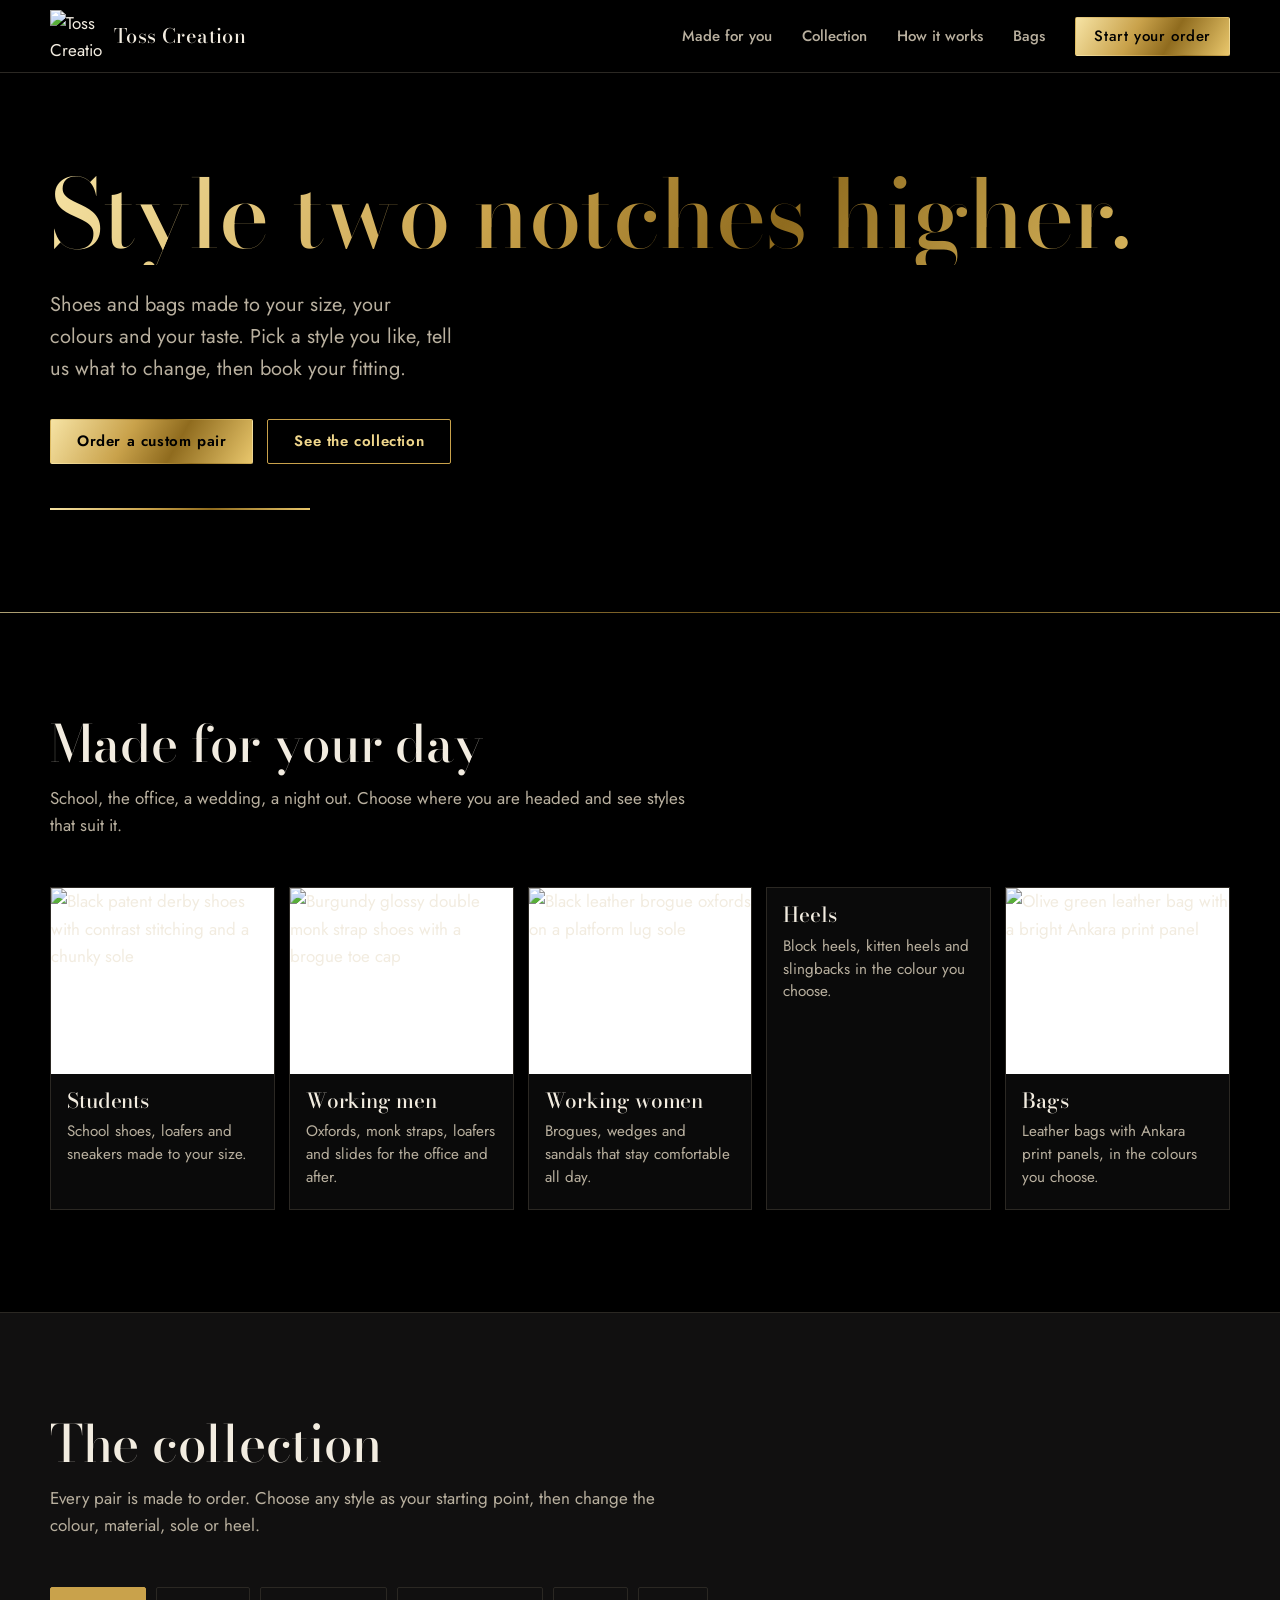
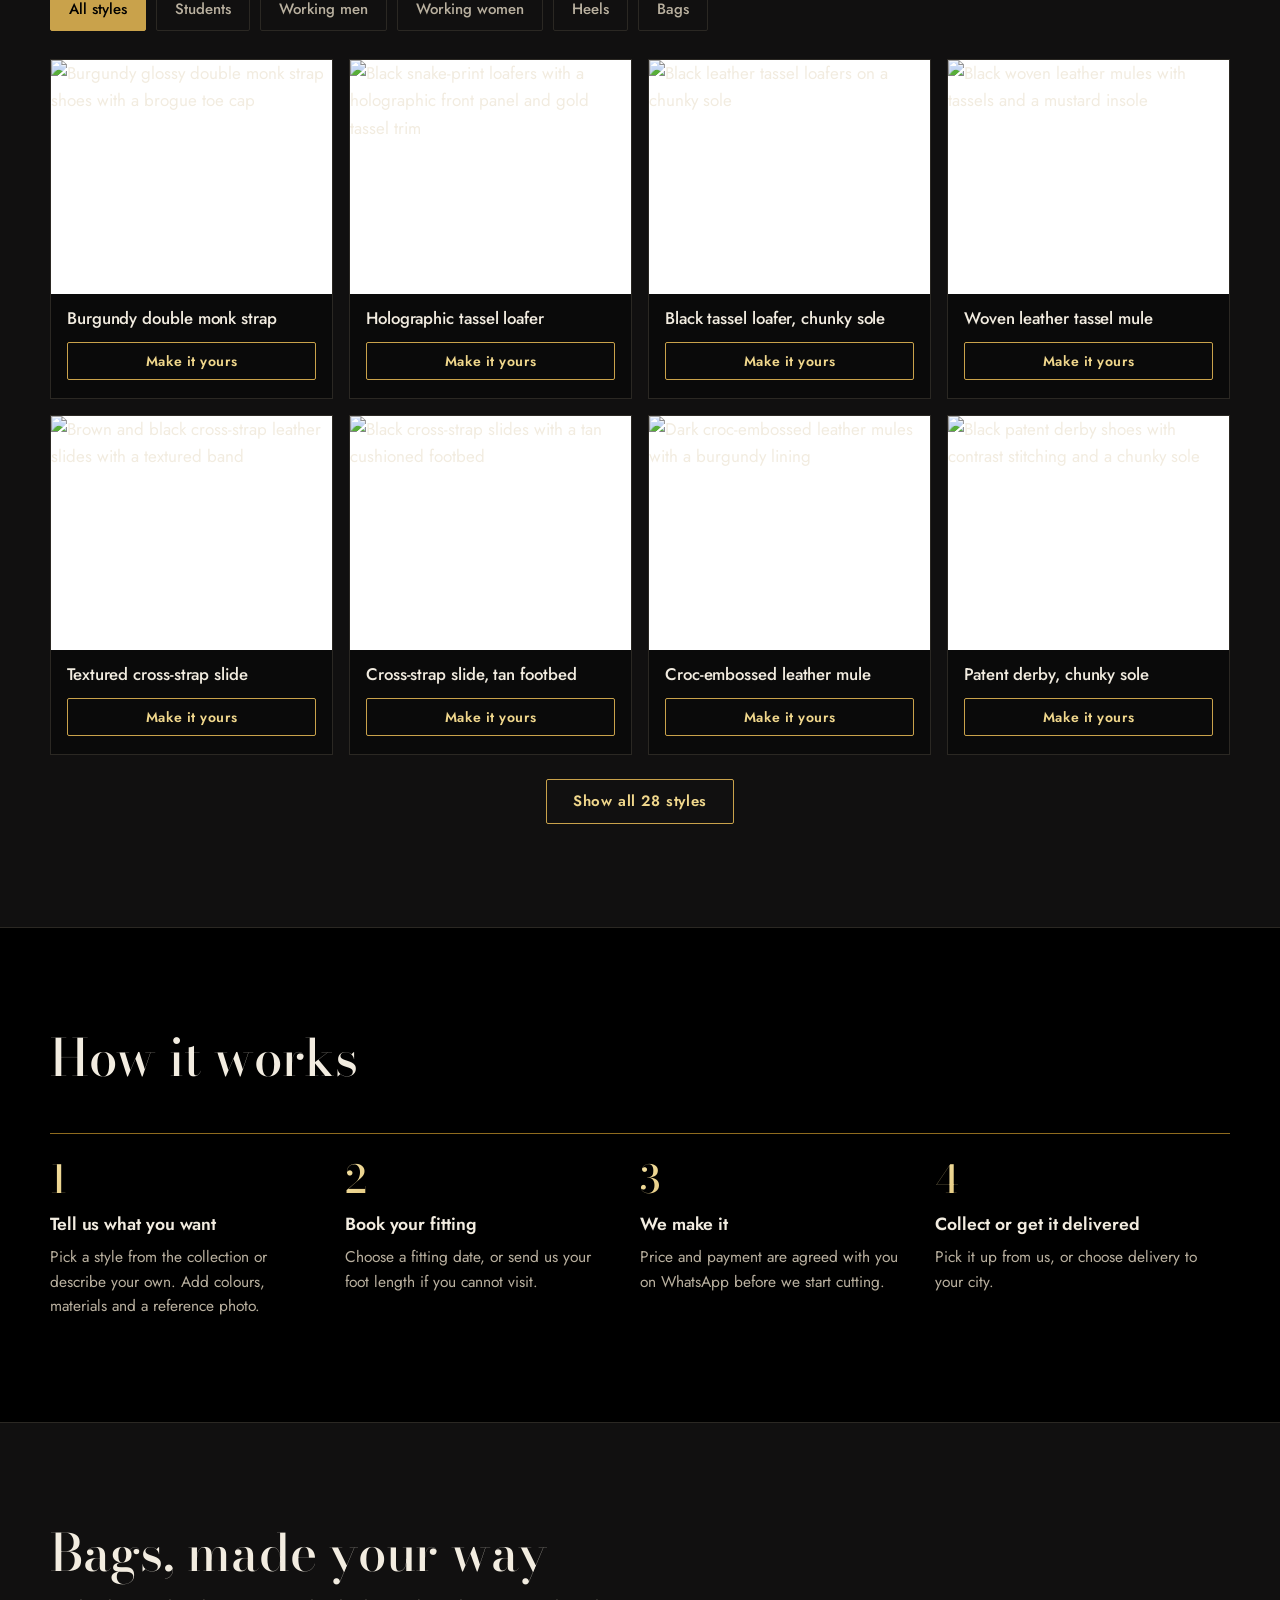
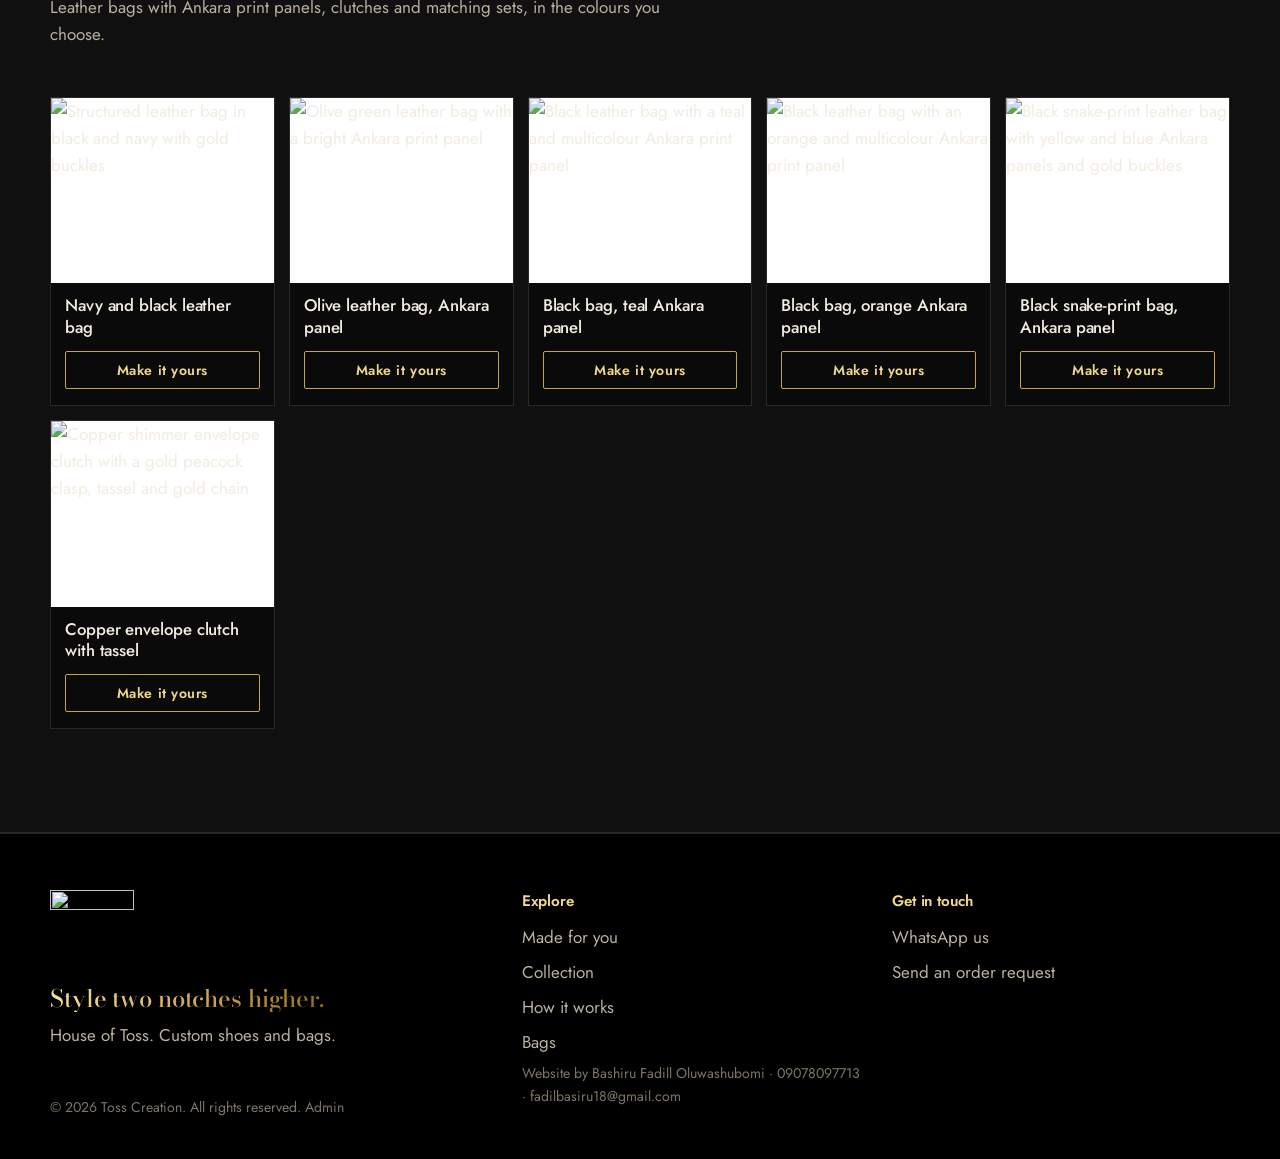
==== commit 9dde29e1: "Add files via upload" ====
--- a/index.html
+++ b/index.html
@@ -63,6 +63,7 @@
     </div>
     <div class="chips" id="chips" role="group" aria-label="Filter the collection"></div>
     <div class="grid" id="grid" aria-live="polite"></div>
+    <p style="text-align:center;margin-top:24px"><button type="button" class="btn btn-line" id="more" hidden>Show all styles</button></p>
   </div>
 </section>
 
--- a/style.css
+++ b/style.css
@@ -182,3 +182,12 @@
   footer .wrap{grid-template-columns:1fr}
 }
 @media (max-width:420px){.steps{grid-template-columns:1fr}.item h3{font-size:.95rem}}
+
+/* phones: swipe rows instead of long stacks */
+@media (max-width:720px){
+  .aud,.bags{display:flex;overflow-x:auto;scroll-snap-type:x mandatory;gap:12px;padding-bottom:12px;margin-inline:-16px;padding-inline:16px;-webkit-overflow-scrolling:touch}
+  .aud>button,.bags>.item{flex:0 0 68%;scroll-snap-align:start}
+  .aud .tx p{display:none}
+  section{padding:44px 0}
+  .steps{grid-template-columns:1fr 1fr;row-gap:8px}
+}
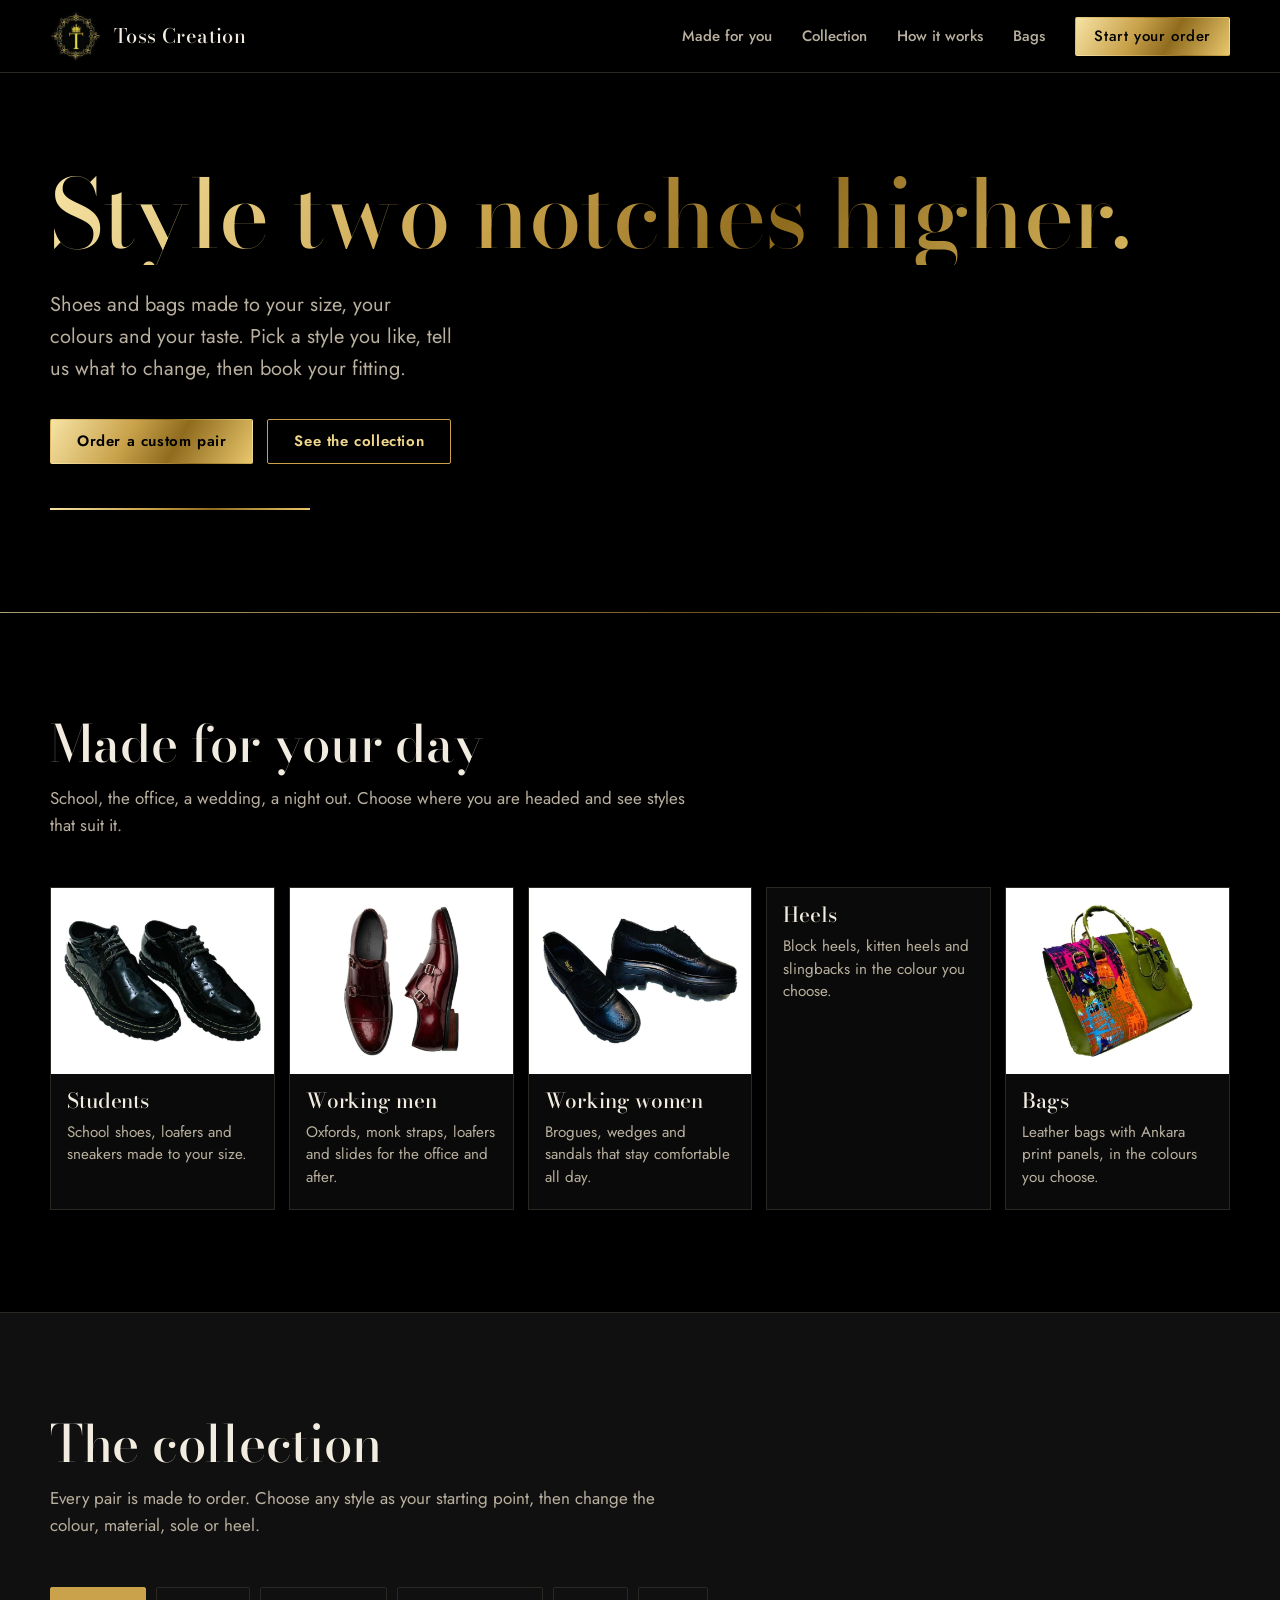
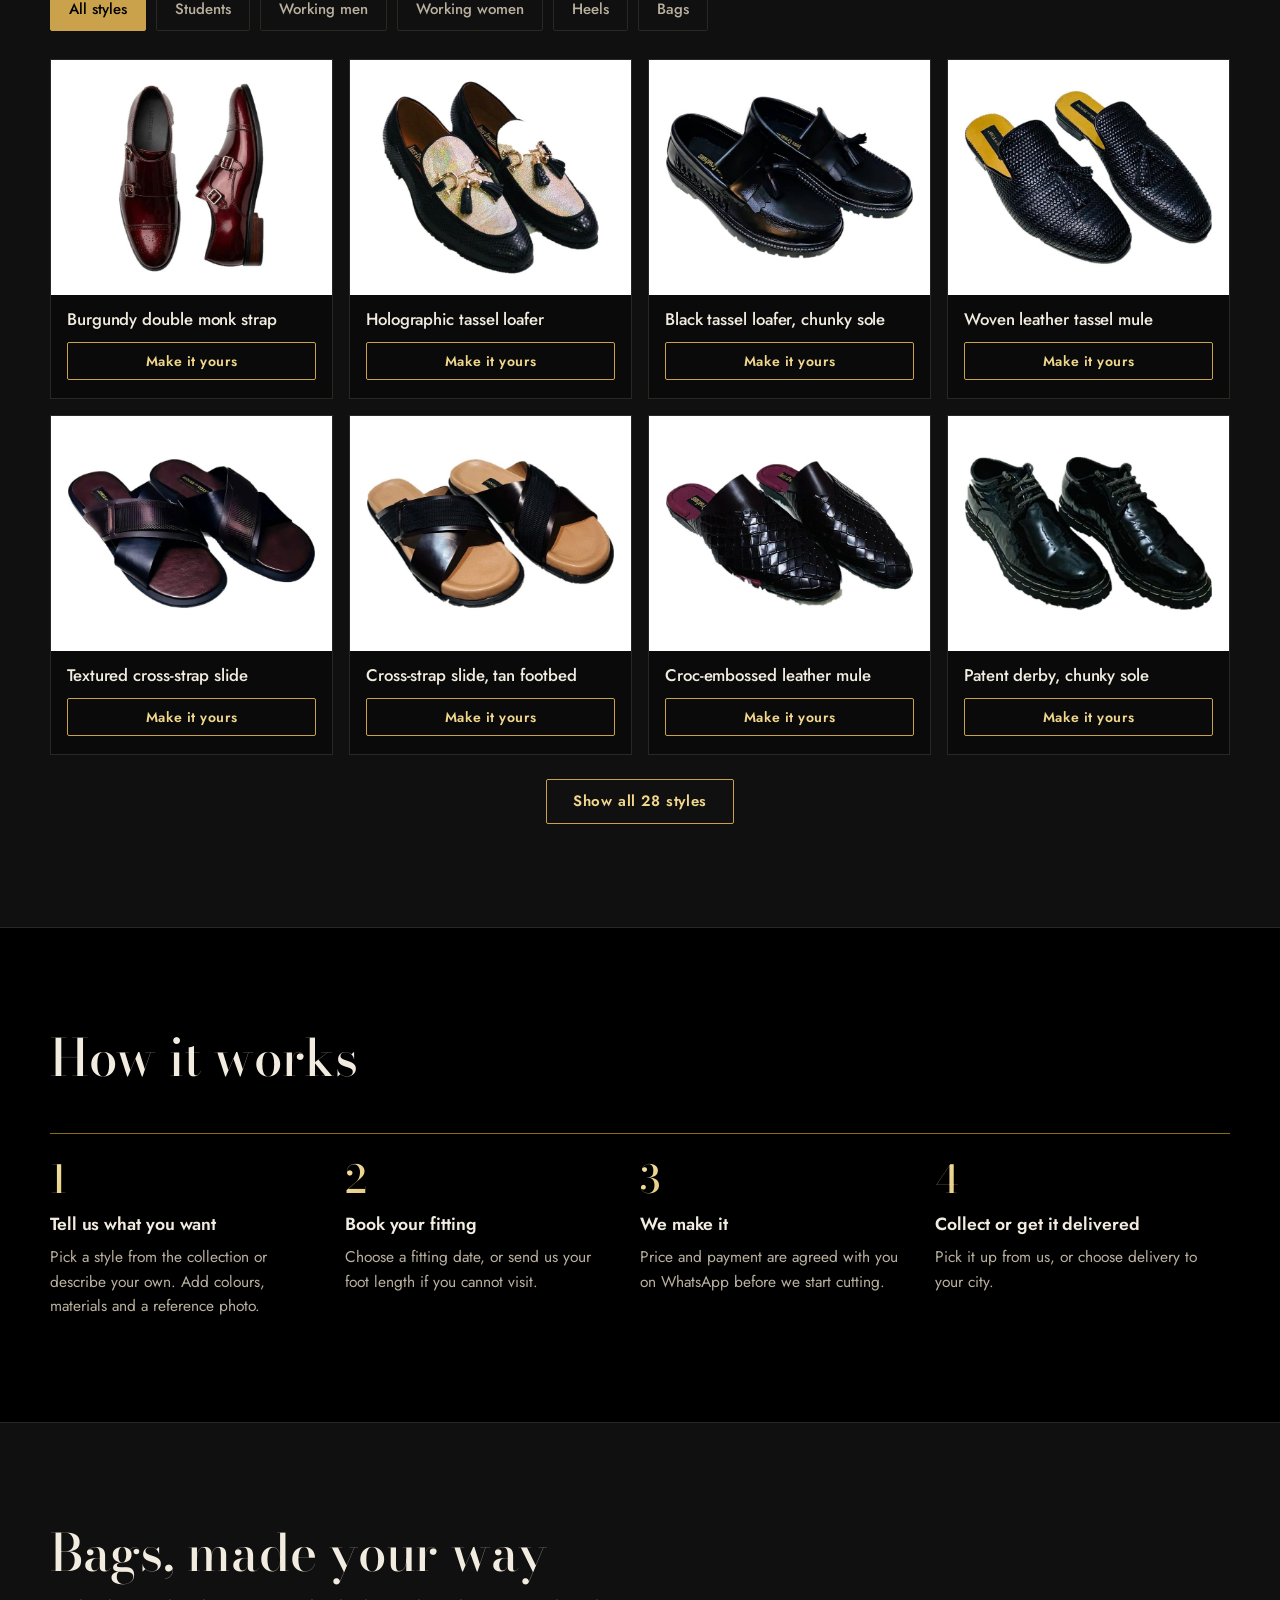
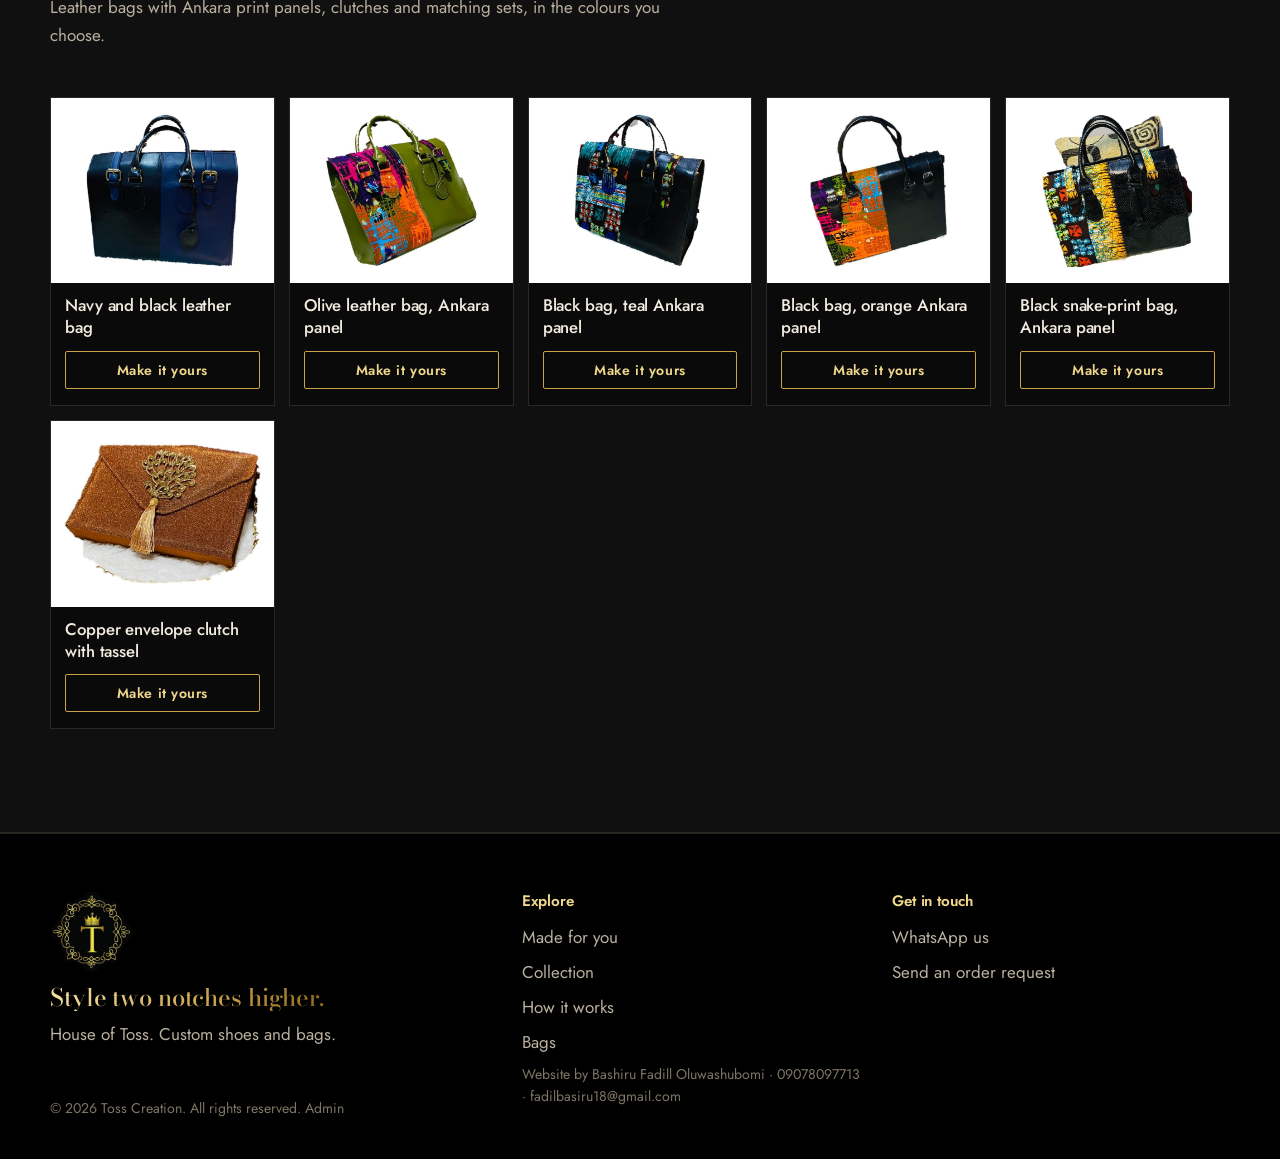
==== commit af5d1293: "Add files via upload" ====
--- a/index.html
+++ b/index.html
@@ -9,7 +9,202 @@
 <link rel="preconnect" href="https://fonts.googleapis.com">
 <link rel="preconnect" href="https://fonts.gstatic.com" crossorigin>
 <link href="https://fonts.googleapis.com/css2?family=Bodoni+Moda:ital,opsz,wght@0,6..96,500;0,6..96,700;1,6..96,500&family=Jost:wght@400;500;600&display=swap" rel="stylesheet">
-<link rel="stylesheet" href="style.css">
+<style>
+:root{
+  --black:#000;
+  --coal:#111010;
+  --line:#2b2823;
+  --gold:#c9a24b;
+  --gold-hi:#f0d78c;
+  --gold-lo:#8f6b1e;
+  --text:#f2ece0;
+  --muted:#b9b09f;
+  --white:#fff;
+  --gold-grad:linear-gradient(120deg,#f6e3a4 0%,#c9a24b 38%,#8f6b1e 62%,#e9c76c 100%);
+  --display:"Bodoni Moda","Didot","Bodoni 72",Georgia,serif;
+  --body:"Jost","Helvetica Neue",Arial,sans-serif;
+}
+*{box-sizing:border-box}
+html{scroll-behavior:smooth;scroll-padding-top:84px}
+body{margin:0;background:var(--black);color:var(--text);font:400 17px/1.6 var(--body);-webkit-font-smoothing:antialiased}
+img{max-width:100%;height:auto;display:block}
+a{color:inherit}
+h1,h2,h3{font-family:var(--display);font-weight:500;line-height:1.08;margin:0;letter-spacing:-.005em}
+p{margin:0}
+:focus-visible{outline:3px solid var(--gold-hi);outline-offset:3px}
+.wrap{width:min(1180px,100% - 40px);margin-inline:auto}
+.skip{position:absolute;left:-999px;top:8px;background:var(--gold);color:#000;padding:10px 16px;z-index:100;font-weight:600}
+.skip:focus{left:8px}
+.gold-text{background:var(--gold-grad);-webkit-background-clip:text;background-clip:text;color:transparent}
+.btn{display:inline-flex;align-items:center;justify-content:center;gap:.5em;padding:14px 26px;font:600 15px/1 var(--body);letter-spacing:.04em;text-decoration:none;border:1px solid var(--gold);cursor:pointer;transition:background .2s,color .2s,transform .2s;border-radius:2px}
+.btn-gold{background:var(--gold-grad);color:#000;border-color:transparent}
+.btn-gold:hover{filter:brightness(1.08);transform:translateY(-1px)}
+.btn-line{background:transparent;color:var(--gold-hi)}
+.btn-line:hover{background:var(--gold);color:#000}
+.btn[disabled]{opacity:.45;cursor:not-allowed}
+
+/* header */
+.top{position:sticky;top:0;z-index:50;background:rgba(0,0,0,.92);backdrop-filter:blur(8px);border-bottom:1px solid var(--line)}
+.top .wrap{display:flex;align-items:center;justify-content:space-between;gap:16px;min-height:72px}
+.brand{display:flex;align-items:center;gap:12px;text-decoration:none}
+.brand img{width:52px;height:52px !important;mix-blend-mode:lighten}
+.brand b{font:500 20px/1 var(--display);letter-spacing:.02em}
+.nav{display:flex;align-items:center;gap:30px}
+.nav a{text-decoration:none;font-weight:500;font-size:15px;color:var(--muted);transition:color .2s}
+.nav a:hover{color:var(--gold-hi)}
+.nav .btn{padding:11px 18px;color:#000}
+.nav .btn:hover{color:#000}
+.menu{display:none;background:none;border:1px solid var(--line);color:var(--text);padding:9px 14px;font:500 14px var(--body);cursor:pointer}
+
+/* hero */
+.hero{padding:clamp(40px,7vw,96px) 0 clamp(56px,8vw,110px);overflow:hidden}
+.hero .wrap{display:grid;grid-template-columns:1fr;gap:clamp(24px,5vw,72px);align-items:center}
+.hero h1{font-size:clamp(2.9rem,7.4vw,6rem);font-weight:500}
+.hero p.lead{margin-top:24px;max-width:34ch;font-size:clamp(1.05rem,1.6vw,1.25rem);color:var(--muted)}
+.hero .cta{display:flex;flex-wrap:wrap;gap:14px;margin-top:34px}
+.strap{margin-top:44px;width:min(100%,260px);height:2px;background:var(--gold-grad)}
+
+
+@media (prefers-reduced-motion:no-preference){
+  .hero h1,.hero p.lead,.hero .cta,.strap{animation:rise .9s cubic-bezier(.2,.7,.2,1) both}
+  .hero p.lead{animation-delay:.12s}.hero .cta{animation-delay:.22s}.strap{animation-delay:.32s}
+  }
+@keyframes rise{from{opacity:0;transform:translateY(22px)}to{opacity:1;transform:none}}
+
+/* sections */
+section{padding:clamp(56px,8vw,104px) 0}
+.alt{background:var(--coal);border-block:1px solid var(--line)}
+.sec-head{max-width:640px;margin-bottom:clamp(28px,4vw,48px)}
+.sec-head h2{font-size:clamp(2rem,4.4vw,3.2rem)}
+.sec-head p{margin-top:14px;color:var(--muted)}
+.rule{height:1px;background:var(--gold-grad);border:0;opacity:.7;margin:0}
+
+/* audiences */
+.aud{display:grid;grid-template-columns:repeat(5,1fr);gap:14px}
+.aud button{all:unset;box-sizing:border-box;cursor:pointer;display:flex;flex-direction:column;background:#0a0a0a;border:1px solid var(--line);transition:border-color .25s,transform .25s}
+.aud button:hover,.aud button:focus-visible{border-color:var(--gold);transform:translateY(-3px)}
+.aud .ph{background:var(--white);aspect-ratio:6/5;display:grid;place-items:center}
+.aud .ph img{width:100%}
+.aud .tx{padding:16px 16px 20px}
+.aud h3{font-size:1.3rem;margin-bottom:8px}
+.aud p{font-size:.95rem;color:var(--muted);line-height:1.5}
+
+/* gallery */
+.chips{display:flex;flex-wrap:wrap;gap:10px;margin-bottom:28px}
+.chip{background:none;border:1px solid var(--line);color:var(--muted);padding:10px 18px;font:500 15px var(--body);cursor:pointer;border-radius:2px;transition:all .2s}
+.chip:hover{border-color:var(--gold);color:var(--text)}
+.chip[aria-pressed=true]{background:var(--gold);border-color:var(--gold);color:#000}
+.grid{display:grid;grid-template-columns:repeat(4,1fr);gap:16px}
+.item{background:#0a0a0a;border:1px solid var(--line);display:flex;flex-direction:column}
+.item .ph{background:var(--white);aspect-ratio:6/5;overflow:hidden;display:grid;place-items:center}
+.item .ph img{width:100%;transition:transform .5s}
+.item:hover .ph img{transform:scale(1.05)}
+.item .bd{padding:14px 16px 18px;display:flex;flex-direction:column;gap:12px;flex:1;justify-content:space-between}
+.item h3{font:500 1.05rem/1.3 var(--body)}
+.item .btn{padding:11px 14px;font-size:14px;width:100%}
+.empty{padding:40px;border:1px dashed var(--line);text-align:center;color:var(--muted)}
+
+/* steps */
+.steps{display:grid;grid-template-columns:repeat(4,1fr);gap:0;counter-reset:s;border-top:1px solid var(--gold-lo)}
+.steps li{list-style:none;padding:26px 24px 0 0;position:relative}
+.steps li::before{counter-increment:s;content:counter(s);font:500 2.4rem/1 var(--display);background:var(--gold-grad);-webkit-background-clip:text;background-clip:text;color:transparent;display:block;margin-bottom:12px}
+.steps h3{font:600 1.1rem var(--body);margin-bottom:8px}
+.steps p{color:var(--muted);font-size:.97rem}
+ol.steps{margin:0;padding:0}
+
+/* bags */
+.bags{display:grid;grid-template-columns:repeat(5,1fr);gap:14px}
+.bags .item .bd{padding:12px 14px 16px}
+
+/* order form */
+.order{display:grid;grid-template-columns:minmax(0,1fr) 340px;gap:clamp(24px,4vw,56px);align-items:start}
+form fieldset{border:0;border-top:1px solid var(--line);margin:0;padding:26px 0 8px;min-width:0}
+form legend{padding:0 0 14px;font:500 1.35rem/1.2 var(--display);float:left;width:100%}
+form legend+*{clear:both}
+.hint{font-size:.9rem;color:var(--muted);margin:-6px 0 14px}
+.row{display:grid;grid-template-columns:repeat(2,1fr);gap:16px}
+.field{margin-bottom:18px}
+.field label,.lab{display:block;font-weight:500;font-size:.95rem;margin-bottom:7px}
+input[type=text],input[type=tel],input[type=email],input[type=date],input[type=number],select,textarea{width:100%;background:#0b0b0b;color:var(--text);border:1px solid #3a352c;padding:13px 14px;font:400 16px var(--body);border-radius:2px}
+input:focus,select:focus,textarea:focus{border-color:var(--gold-hi)}
+textarea{min-height:100px;resize:vertical}
+::placeholder{color:#7d7566}
+.opts{display:flex;flex-wrap:wrap;gap:10px}
+.opt{position:relative}
+.opt input{position:absolute;opacity:0;inset:0;cursor:pointer;width:100%;height:100%;margin:0}
+.opt span{display:block;padding:11px 18px;border:1px solid #3a352c;font-size:.97rem;border-radius:2px;transition:all .15s}
+.opt input:hover+span{border-color:var(--gold)}
+.opt input:checked+span{background:var(--gold);border-color:var(--gold);color:#000;font-weight:600}
+.opt input:focus-visible+span{outline:3px solid var(--gold-hi);outline-offset:2px}
+.sw{display:flex;align-items:center;gap:9px}
+.sw i{width:20px;height:20px;border-radius:50%;border:1px solid rgba(255,255,255,.35);flex:none}
+.opt input:checked+span.sw i{border-color:#000}
+.pick{display:grid;grid-template-columns:repeat(auto-fill,minmax(112px,1fr));gap:10px}
+.pick .opt span{padding:0;overflow:hidden;background:var(--white);color:#111;border:2px solid #3a352c;text-align:center}
+.pick .opt img{width:100%;aspect-ratio:6/5;object-fit:contain;background:#fff}
+.pick .opt small{display:block;padding:6px 6px 8px;font-size:.78rem;line-height:1.25;background:#0b0b0b;color:var(--text);min-height:3.2em}
+.pick .opt input:checked+span{border-color:var(--gold-hi);box-shadow:0 0 0 2px var(--gold)}
+.pick .opt input:checked+span small{background:var(--gold);color:#000}
+.pick .own{display:grid;place-items:center;aspect-ratio:6/5;background:#0b0b0b;color:var(--gold-hi);font-size:.9rem;padding:8px}
+.err{color:#ff9d8a;font-size:.9rem;margin-top:6px}
+.fileprev{margin-top:10px;display:flex;align-items:center;gap:12px;font-size:.9rem;color:var(--muted)}
+.fileprev img{height:64px;width:auto;border:1px solid var(--line)}
+.bag-only,.shoe-only{display:none}
+form[data-kind=bag] .bag-only{display:block}
+form[data-kind=shoe] .shoe-only{display:block}
+.sum{position:sticky;top:96px;border:1px solid var(--gold-lo);background:#0a0a0a;padding:22px}
+.sum h3{font-size:1.3rem;margin-bottom:14px}
+.sum .thumb{background:var(--white);margin-bottom:14px;aspect-ratio:6/5;display:grid;place-items:center}
+.sum dl{margin:0;display:grid;gap:8px}
+.sum dt{font-size:.78rem;color:var(--muted);text-transform:none;letter-spacing:.02em}
+.sum dd{margin:0 0 6px;font-weight:500;overflow-wrap:anywhere}
+.sum .none{color:var(--muted);font-size:.95rem}
+.done{border:1px solid var(--gold);padding:28px;background:#0a0a0a}
+.done h3{font-size:1.7rem;margin-bottom:10px}
+.done textarea{margin:14px 0;min-height:200px;font-size:14px}
+.done .acts{display:flex;flex-wrap:wrap;gap:12px}
+
+/* footer */
+footer{border-top:1px solid var(--line);padding:56px 0 40px;background:#000}
+footer .wrap{display:grid;grid-template-columns:1.3fr 1fr 1fr;gap:32px}
+footer img{width:84px;mix-blend-mode:lighten;margin-bottom:12px}
+footer h2{font-size:1.5rem}
+footer h3{font:600 .95rem var(--body);margin-bottom:12px;color:var(--gold-hi)}
+footer ul{list-style:none;margin:0;padding:0;display:grid;gap:8px}
+footer a{text-decoration:none;color:var(--muted)}footer a:hover{color:var(--gold-hi)}
+.copy{margin-top:40px;color:#7d7566;font-size:.88rem}
+
+@media (max-width:1020px){
+  .aud{grid-template-columns:repeat(3,1fr)}
+  .grid{grid-template-columns:repeat(3,1fr)}
+  .bags{grid-template-columns:repeat(3,1fr)}
+  .order{grid-template-columns:1fr}
+  .sum{position:static}
+}
+@media (max-width:760px){
+  .hero .wrap{grid-template-columns:1fr}
+    .nav{position:absolute;left:0;right:0;top:100%;background:#000;border-bottom:1px solid var(--line);flex-direction:column;align-items:stretch;gap:0;padding:8px 20px 20px;display:none}
+  .nav.open{display:flex}
+  .nav a{padding:14px 0;border-bottom:1px solid var(--line)}
+  .nav .btn{margin-top:14px}
+  .menu{display:block}
+  .aud,.grid,.bags{grid-template-columns:repeat(2,1fr);gap:10px}
+  .steps{grid-template-columns:1fr 1fr}
+  .row{grid-template-columns:1fr}
+  footer .wrap{grid-template-columns:1fr}
+}
+@media (max-width:420px){.steps{grid-template-columns:1fr}.item h3{font-size:.95rem}}
+
+/* phones: swipe rows instead of long stacks */
+@media (max-width:720px){
+  .aud,.bags{display:flex;overflow-x:auto;scroll-snap-type:x mandatory;gap:12px;padding-bottom:12px;margin-inline:-16px;padding-inline:16px;-webkit-overflow-scrolling:touch}
+  .aud>button,.bags>.item{flex:0 0 68%;scroll-snap-align:start}
+  .aud .tx p{display:none}
+  section{padding:44px 0}
+  .steps{grid-template-columns:1fr 1fr;row-gap:8px}
+}
+
+</style>
 </head>
 <body>
 <a class="skip" href="#who">Skip to the styles</a>
@@ -110,7 +305,107 @@
   <div class="wrap"><p class="copy">© <span id="yr"></span> Toss Creation. All rights reserved. <a href="admin.html" style="color:#7d7566">Admin</a></p>
     <p class="copy" style="margin-top:6px">Website by Bashiru Fadill Oluwashubomi · <a href="tel:+2349078097713" style="color:#7d7566">09078097713</a> · <a href="mailto:fadilbasiru18@gmail.com" style="color:#7d7566">fadilbasiru18@gmail.com</a></p></div>
 </footer>
-<script src="site.js"></script>
-<script src="home.js"></script>
+<script>
+/* All photos, packed into one file so the img folder is not needed. */
+const IMGDATA={"bag-black-ankara":"[data-uri]","bag-green-ankara":"[data-uri]","bag-navy":"[data-uri]","bag-orange-ankara":"[data-uri]","bag-snake-ankara":"[data-uri]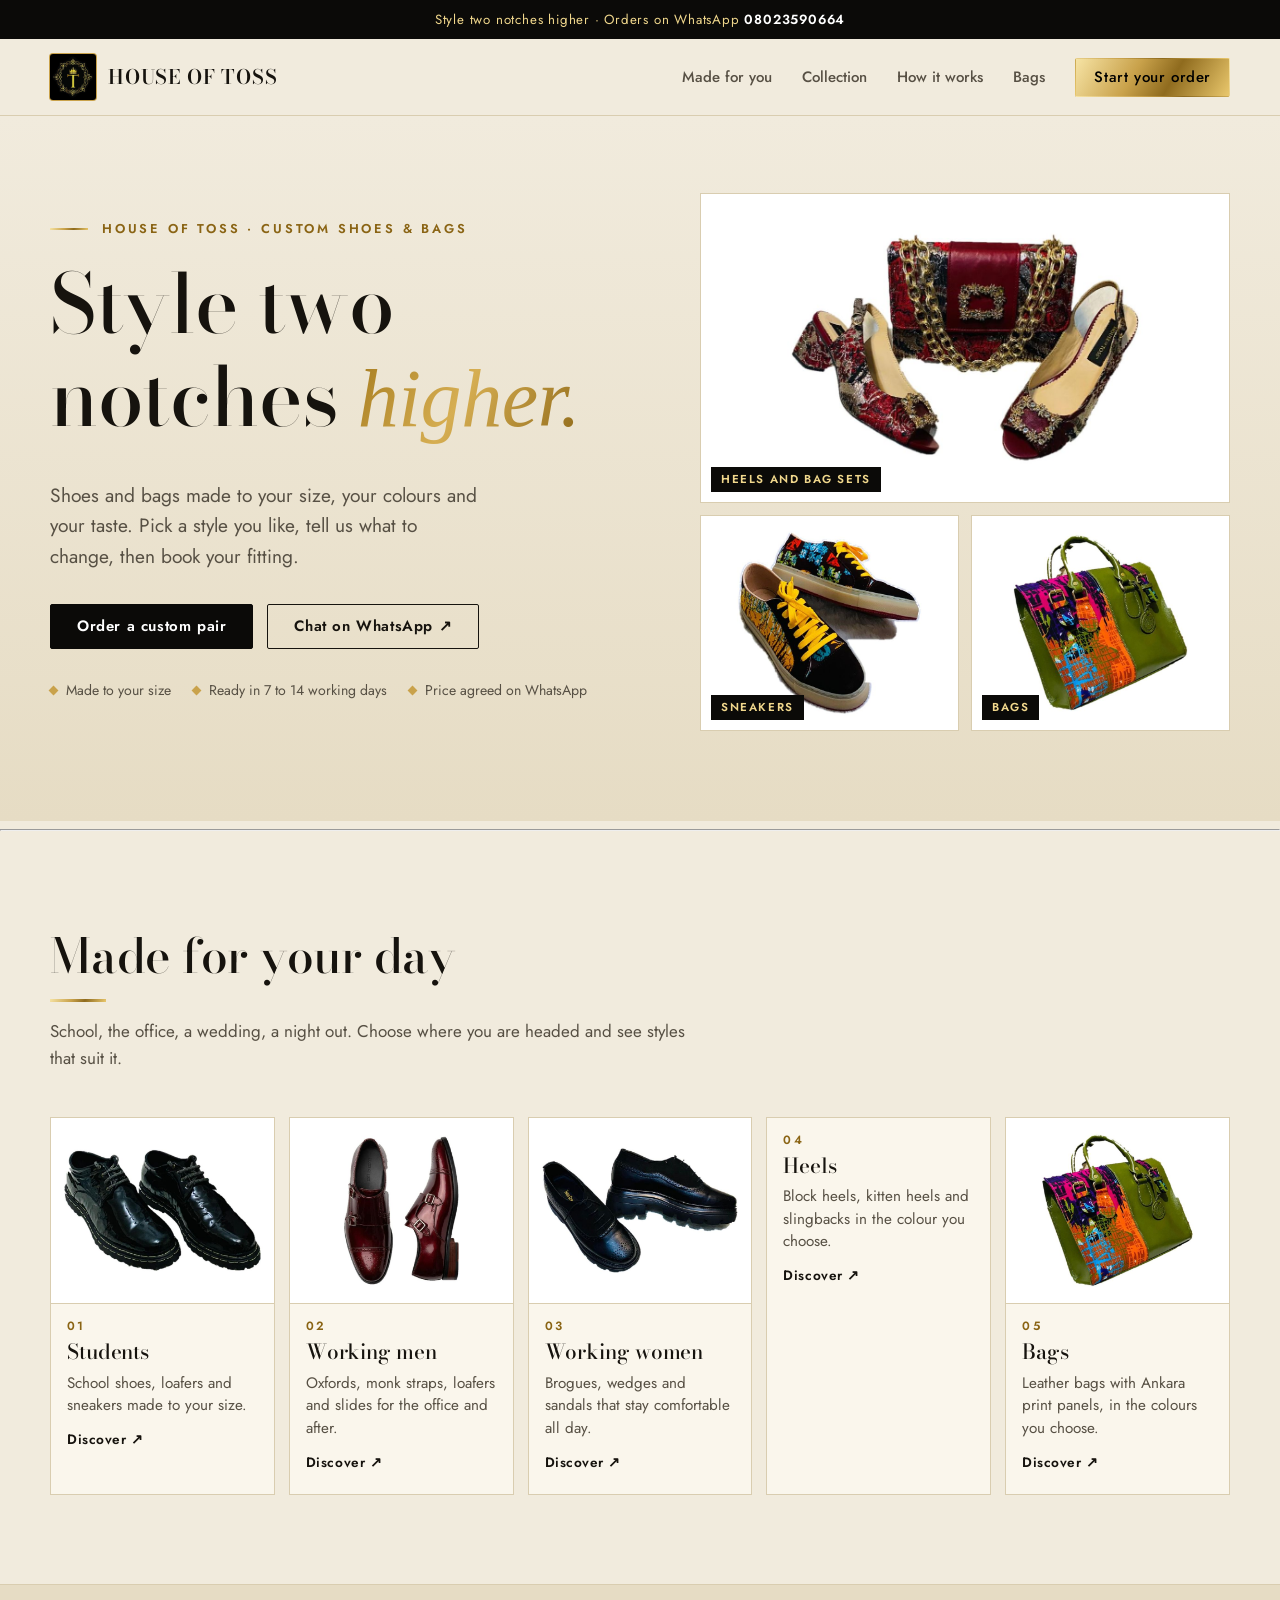
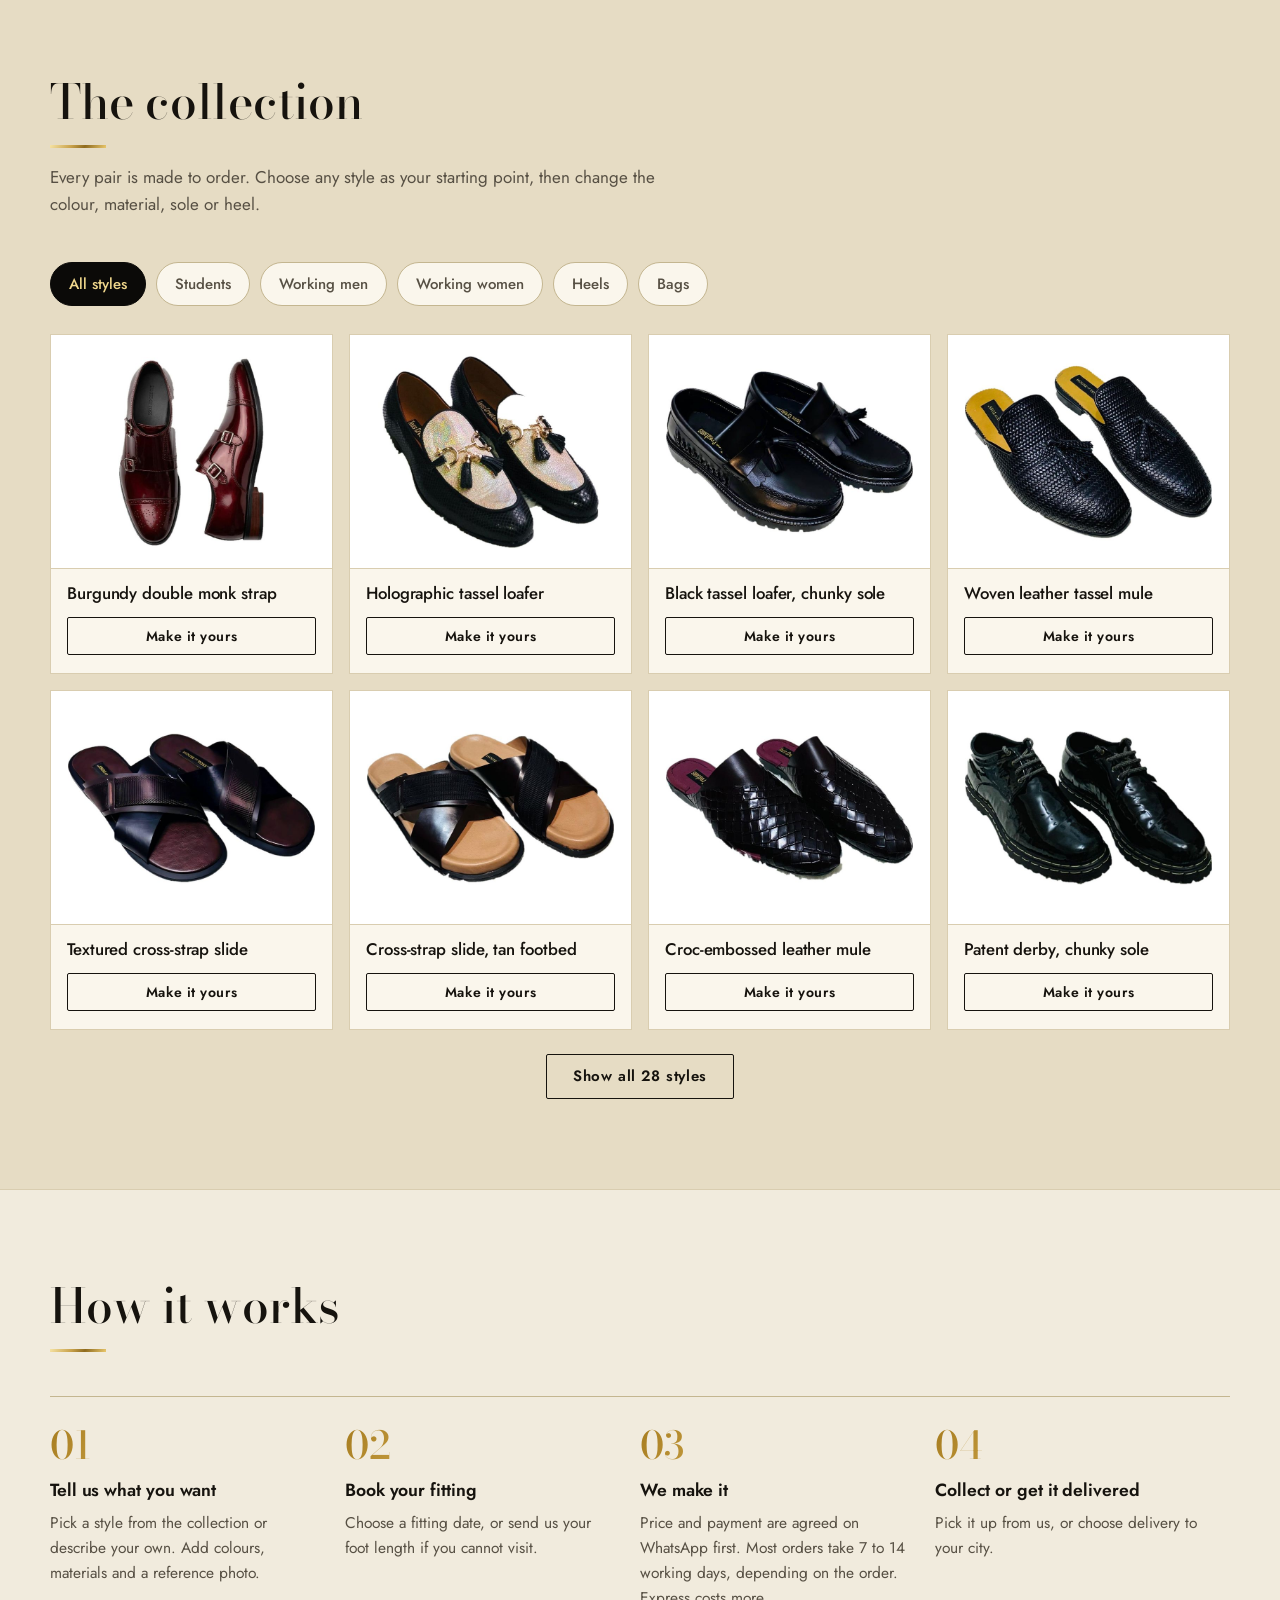
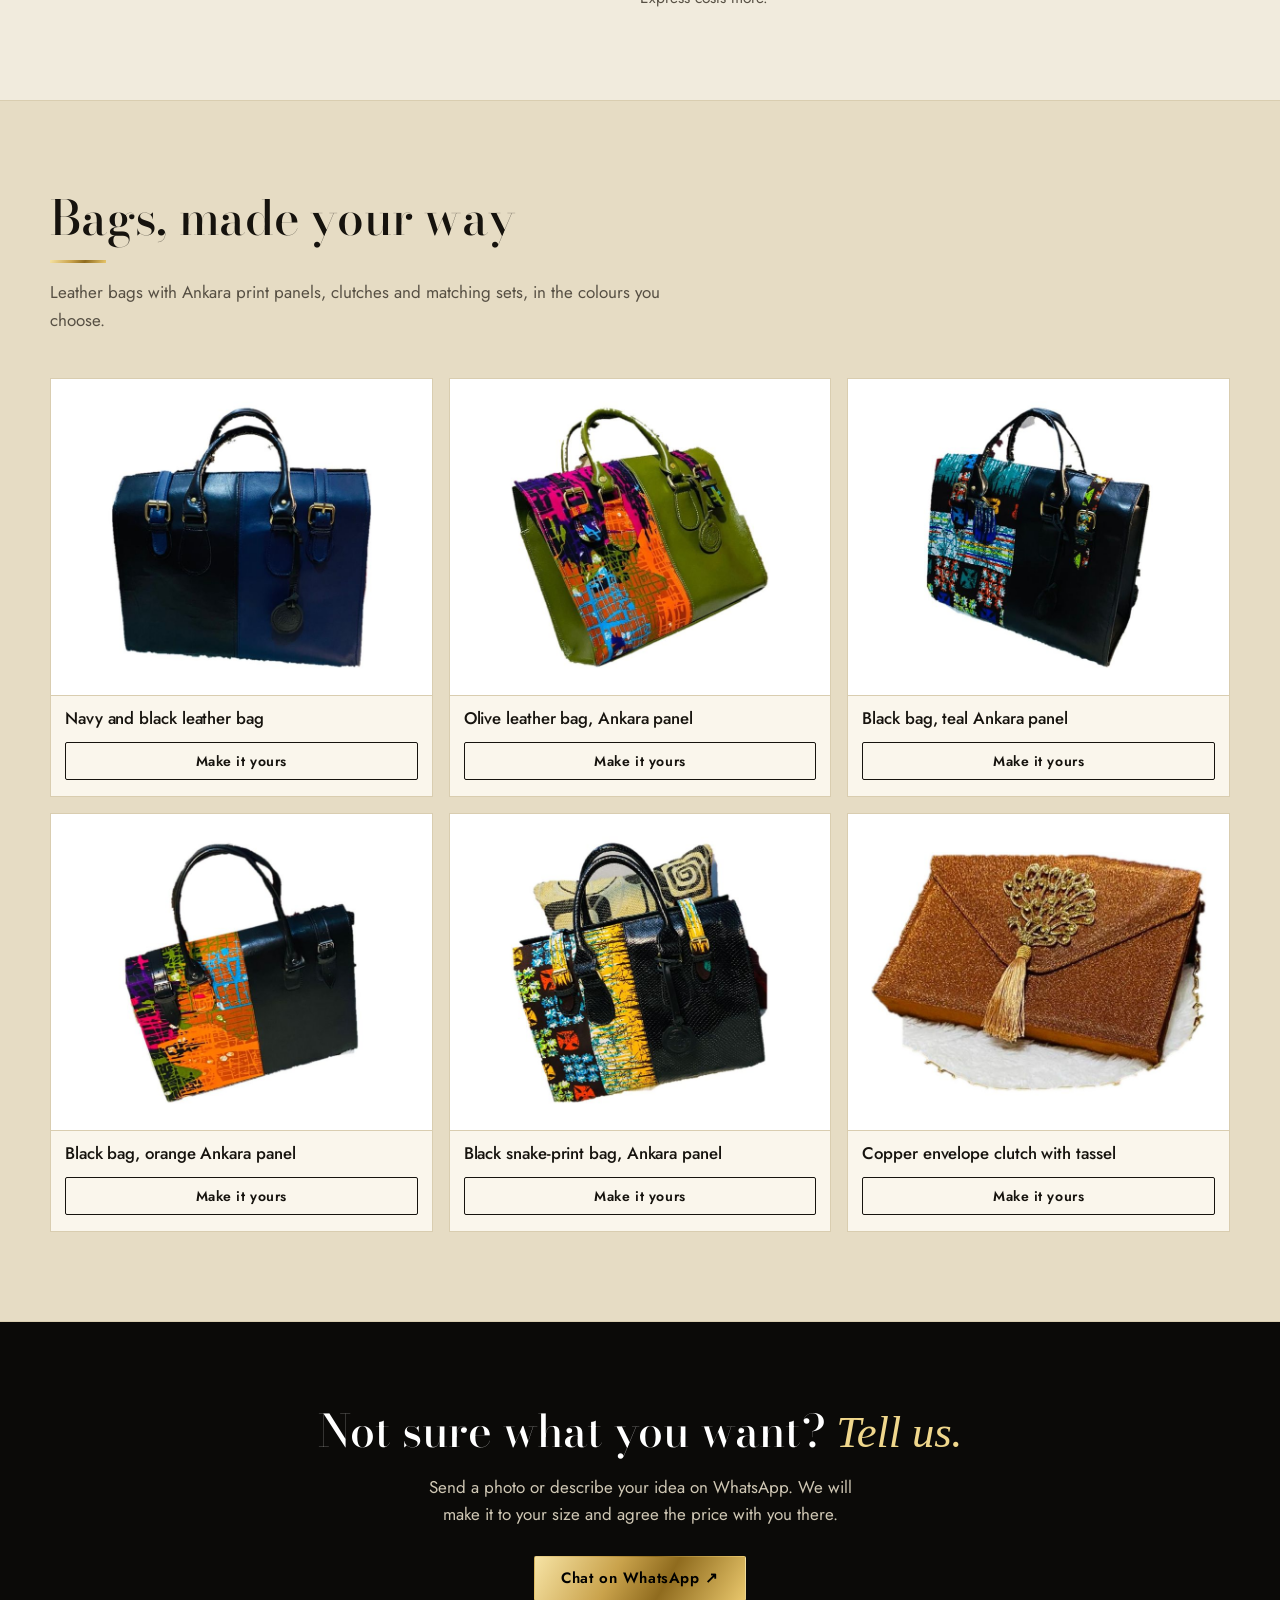
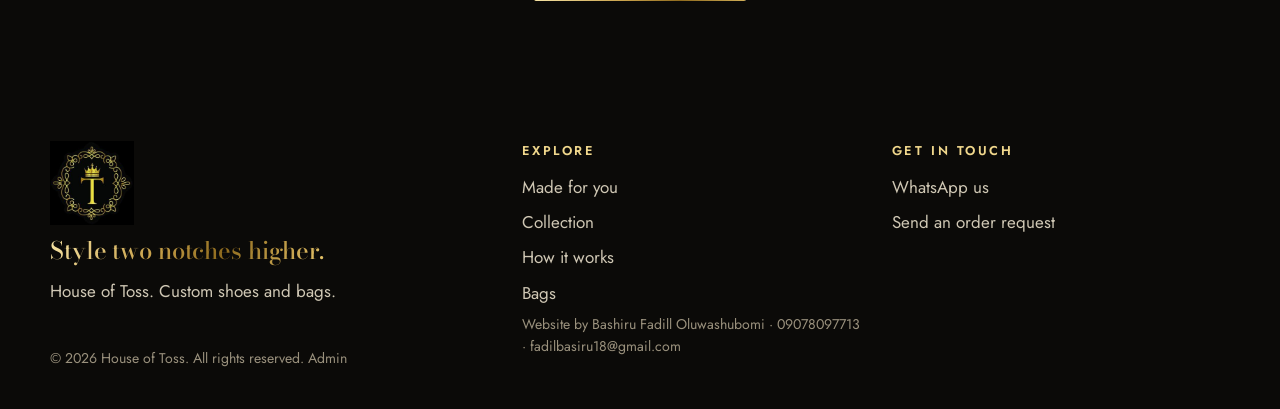
==== commit e2b163c0: "Add files via upload" ====
--- a/index.html
+++ b/index.html
@@ -3,7 +3,7 @@
 <head>
 <meta charset="utf-8">
 <meta name="viewport" content="width=device-width, initial-scale=1">
-<title>Toss Creation — Custom shoes and bags</title>
+<title>House of Toss — Custom shoes and bags</title>
 <meta name="description" content="Custom-made shoes and bags for students, working men and women, and heels for women. Style two notches higher.">
 <link rel="icon" href="img/logo.jpg">
 <link rel="preconnect" href="https://fonts.googleapis.com">
@@ -11,110 +11,136 @@
 <link href="https://fonts.googleapis.com/css2?family=Bodoni+Moda:ital,opsz,wght@0,6..96,500;0,6..96,700;1,6..96,500&family=Jost:wght@400;500;600&display=swap" rel="stylesheet">
 <style>
 :root{
-  --black:#000;
-  --coal:#111010;
-  --line:#2b2823;
+  --paper:#f1ebdd;
+  --cream:#e8dfc9;
+  --ink:#16130e;
+  --muted:#575044;
+  --line:#d9cdb0;
+  --line-2:#c4b690;
   --gold:#c9a24b;
   --gold-hi:#f0d78c;
-  --gold-lo:#8f6b1e;
-  --text:#f2ece0;
-  --muted:#b9b09f;
-  --white:#fff;
+  --gold-deep:#8a6414;
+  --black:#0b0a08;
+  --card:#faf6ec;
   --gold-grad:linear-gradient(120deg,#f6e3a4 0%,#c9a24b 38%,#8f6b1e 62%,#e9c76c 100%);
+  --gold-text:linear-gradient(120deg,#a67c1f 0%,#d6ae52 45%,#8a6414 100%);
   --display:"Bodoni Moda","Didot","Bodoni 72",Georgia,serif;
   --body:"Jost","Helvetica Neue",Arial,sans-serif;
 }
 *{box-sizing:border-box}
-html{scroll-behavior:smooth;scroll-padding-top:84px}
-body{margin:0;background:var(--black);color:var(--text);font:400 17px/1.6 var(--body);-webkit-font-smoothing:antialiased}
+html{scroll-behavior:smooth;scroll-padding-top:110px}
+body{margin:0;background:var(--paper);color:var(--ink);font:400 17px/1.6 var(--body);-webkit-font-smoothing:antialiased}
 img{max-width:100%;height:auto;display:block}
 a{color:inherit}
-h1,h2,h3{font-family:var(--display);font-weight:500;line-height:1.08;margin:0;letter-spacing:-.005em}
+h1,h2,h3{font-family:var(--display);font-weight:500;line-height:1.12;margin:0;letter-spacing:-.005em}
 p{margin:0}
-:focus-visible{outline:3px solid var(--gold-hi);outline-offset:3px}
+:focus-visible{outline:3px solid var(--gold-deep);outline-offset:3px}
 .wrap{width:min(1180px,100% - 40px);margin-inline:auto}
 .skip{position:absolute;left:-999px;top:8px;background:var(--gold);color:#000;padding:10px 16px;z-index:100;font-weight:600}
 .skip:focus{left:8px}
-.gold-text{background:var(--gold-grad);-webkit-background-clip:text;background-clip:text;color:transparent}
-.btn{display:inline-flex;align-items:center;justify-content:center;gap:.5em;padding:14px 26px;font:600 15px/1 var(--body);letter-spacing:.04em;text-decoration:none;border:1px solid var(--gold);cursor:pointer;transition:background .2s,color .2s,transform .2s;border-radius:2px}
+/* gradient text: padding keeps descenders (g, y) from being cut off */
+.gold-text{background:var(--gold-text);-webkit-background-clip:text;background-clip:text;color:transparent;-webkit-text-fill-color:transparent;display:inline-block;padding:.04em .06em .16em 0}
+.eyebrow{display:flex;align-items:center;gap:14px;font:600 .8rem/1 var(--body);letter-spacing:.22em;text-transform:uppercase;color:var(--gold-deep);margin-bottom:22px}
+.eyebrow::before{content:"";width:38px;height:2px;background:var(--gold-grad)}
+.btn{display:inline-flex;align-items:center;justify-content:center;gap:.5em;padding:14px 26px;font:600 15px/1 var(--body);letter-spacing:.04em;text-decoration:none;border:1px solid var(--ink);cursor:pointer;transition:background .2s,color .2s,transform .2s,border-color .2s;border-radius:2px;background:transparent;color:var(--ink)}
 .btn-gold{background:var(--gold-grad);color:#000;border-color:transparent}
-.btn-gold:hover{filter:brightness(1.08);transform:translateY(-1px)}
-.btn-line{background:transparent;color:var(--gold-hi)}
-.btn-line:hover{background:var(--gold);color:#000}
+.btn-gold:hover{filter:brightness(1.06);transform:translateY(-1px)}
+.btn-dark{background:var(--black);color:#fff;border-color:var(--black)}
+.btn-dark:hover{background:#000;color:var(--gold-hi);transform:translateY(-1px)}
+.btn-line:hover{background:var(--black);color:var(--gold-hi);border-color:var(--black)}
 .btn[disabled]{opacity:.45;cursor:not-allowed}
 
-/* header */
-.top{position:sticky;top:0;z-index:50;background:rgba(0,0,0,.92);backdrop-filter:blur(8px);border-bottom:1px solid var(--line)}
-.top .wrap{display:flex;align-items:center;justify-content:space-between;gap:16px;min-height:72px}
+/* top strip and header */
+.strip{background:var(--black);color:var(--gold-hi);font-size:.83rem;text-align:center;padding:9px 16px;letter-spacing:.06em}
+.strip a{color:#fff;text-decoration:none;font-weight:600}
+.top{position:sticky;top:0;z-index:50;background:rgba(241,235,221,.96);backdrop-filter:blur(8px);border-bottom:1px solid var(--line)}
+.top .wrap{display:flex;align-items:center;justify-content:space-between;gap:16px;min-height:76px}
 .brand{display:flex;align-items:center;gap:12px;text-decoration:none}
-.brand img{width:52px;height:52px !important;mix-blend-mode:lighten}
-.brand b{font:500 20px/1 var(--display);letter-spacing:.02em}
+.brand img{width:46px;height:46px !important;background:#000;border-radius:3px;padding:2px;box-shadow:0 0 0 1px var(--gold)}
+.brand b{font:600 20px/1 var(--display);letter-spacing:.04em;text-transform:uppercase}
 .nav{display:flex;align-items:center;gap:30px}
 .nav a{text-decoration:none;font-weight:500;font-size:15px;color:var(--muted);transition:color .2s}
-.nav a:hover{color:var(--gold-hi)}
+.nav a:hover{color:var(--ink)}
 .nav .btn{padding:11px 18px;color:#000}
 .nav .btn:hover{color:#000}
-.menu{display:none;background:none;border:1px solid var(--line);color:var(--text);padding:9px 14px;font:500 14px var(--body);cursor:pointer}
+.menu{display:none;background:none;border:1px solid var(--line-2);color:var(--ink);padding:9px 14px;font:500 14px var(--body);cursor:pointer}
 
 /* hero */
-.hero{padding:clamp(40px,7vw,96px) 0 clamp(56px,8vw,110px);overflow:hidden}
-.hero .wrap{display:grid;grid-template-columns:1fr;gap:clamp(24px,5vw,72px);align-items:center}
-.hero h1{font-size:clamp(2.9rem,7.4vw,6rem);font-weight:500}
-.hero p.lead{margin-top:24px;max-width:34ch;font-size:clamp(1.05rem,1.6vw,1.25rem);color:var(--muted)}
-.hero .cta{display:flex;flex-wrap:wrap;gap:14px;margin-top:34px}
-.strap{margin-top:44px;width:min(100%,260px);height:2px;background:var(--gold-grad)}
-
+.hero{padding:clamp(36px,6vw,80px) 0 clamp(48px,7vw,96px);overflow:hidden;background:linear-gradient(180deg,var(--paper) 0%,#e6dcc4 100%)}
+.hero .wrap{display:grid;grid-template-columns:1.05fr .95fr;gap:clamp(28px,5vw,72px);align-items:center}
+.hero h1{font-size:clamp(2.7rem,6.4vw,5.2rem);line-height:1.12}
+.hero h1 em{font-style:italic}
+.hero p.lead{margin-top:22px;max-width:36ch;font-size:clamp(1.05rem,1.5vw,1.2rem);color:var(--muted)}
+.hero .cta{display:flex;flex-wrap:wrap;gap:14px;margin-top:32px}
+.trust{margin-top:30px;display:flex;flex-wrap:wrap;gap:8px 22px;font-size:.88rem;color:var(--muted)}
+.trust span::before{content:"";display:inline-block;width:7px;height:7px;background:var(--gold);transform:rotate(45deg);margin-right:9px;position:relative;top:-1px}
+.pics{display:grid;grid-template-columns:1fr 1fr;gap:12px}
+.pics figure{margin:0;position:relative;background:#fff;border:1px solid var(--line);overflow:hidden}
+.pics figure:first-child{grid-column:1 / -1}
+.pics img{width:100%;aspect-ratio:6/5;object-fit:contain}
+.pics figure:first-child img{aspect-ratio:12/7;object-fit:contain}
+.pics figcaption{position:absolute;left:10px;bottom:10px;background:var(--black);color:var(--gold-hi);font:600 .72rem/1 var(--body);letter-spacing:.14em;text-transform:uppercase;padding:7px 10px}
 
 @media (prefers-reduced-motion:no-preference){
-  .hero h1,.hero p.lead,.hero .cta,.strap{animation:rise .9s cubic-bezier(.2,.7,.2,1) both}
-  .hero p.lead{animation-delay:.12s}.hero .cta{animation-delay:.22s}.strap{animation-delay:.32s}
-  }
+  .hero .eyebrow,.hero h1,.hero p.lead,.hero .cta,.trust,.pics{animation:rise .9s cubic-bezier(.2,.7,.2,1) both}
+  .hero h1{animation-delay:.08s}.hero p.lead{animation-delay:.16s}.hero .cta{animation-delay:.24s}.trust{animation-delay:.32s}.pics{animation-delay:.2s}
+}
 @keyframes rise{from{opacity:0;transform:translateY(22px)}to{opacity:1;transform:none}}
 
 /* sections */
-section{padding:clamp(56px,8vw,104px) 0}
-.alt{background:var(--coal);border-block:1px solid var(--line)}
-.sec-head{max-width:640px;margin-bottom:clamp(28px,4vw,48px)}
-.sec-head h2{font-size:clamp(2rem,4.4vw,3.2rem)}
-.sec-head p{margin-top:14px;color:var(--muted)}
-.rule{height:1px;background:var(--gold-grad);border:0;opacity:.7;margin:0}
+section{padding:clamp(52px,7vw,96px) 0}
+.alt{background:#e6dcc4;border-block:1px solid var(--line)}
+.sec-head{max-width:640px;margin-bottom:clamp(26px,4vw,44px)}
+.sec-head h2{font-size:clamp(1.9rem,4vw,3rem)}
+.sec-head h2::after{content:"";display:block;width:56px;height:3px;background:var(--gold-grad);margin-top:16px}
+.sec-head p{margin-top:16px;color:var(--muted)}
 
 /* audiences */
 .aud{display:grid;grid-template-columns:repeat(5,1fr);gap:14px}
-.aud button{all:unset;box-sizing:border-box;cursor:pointer;display:flex;flex-direction:column;background:#0a0a0a;border:1px solid var(--line);transition:border-color .25s,transform .25s}
-.aud button:hover,.aud button:focus-visible{border-color:var(--gold);transform:translateY(-3px)}
-.aud .ph{background:var(--white);aspect-ratio:6/5;display:grid;place-items:center}
+.aud button{all:unset;box-sizing:border-box;cursor:pointer;display:flex;flex-direction:column;background:var(--card);border:1px solid var(--line);transition:border-color .25s,transform .25s,box-shadow .25s}
+.aud button:hover,.aud button:focus-visible{border-color:var(--gold);transform:translateY(-3px);box-shadow:0 10px 26px rgba(80,60,10,.12)}
+.aud button:focus-visible{outline:3px solid var(--gold-deep);outline-offset:2px}
+.aud .ph{background:#fff;aspect-ratio:6/5;display:grid;place-items:center;border-bottom:1px solid var(--line)}
 .aud .ph img{width:100%}
 .aud .tx{padding:16px 16px 20px}
+.aud .num{font:600 .75rem/1 var(--body);letter-spacing:.2em;color:var(--gold-deep);display:block;margin-bottom:8px}
 .aud h3{font-size:1.3rem;margin-bottom:8px}
 .aud p{font-size:.95rem;color:var(--muted);line-height:1.5}
+.aud .go{display:block;margin-top:12px;font-weight:600;font-size:.85rem;color:var(--ink);letter-spacing:.04em}
 
 /* gallery */
 .chips{display:flex;flex-wrap:wrap;gap:10px;margin-bottom:28px}
-.chip{background:none;border:1px solid var(--line);color:var(--muted);padding:10px 18px;font:500 15px var(--body);cursor:pointer;border-radius:2px;transition:all .2s}
-.chip:hover{border-color:var(--gold);color:var(--text)}
-.chip[aria-pressed=true]{background:var(--gold);border-color:var(--gold);color:#000}
+.chip{background:var(--card);border:1px solid var(--line-2);color:var(--muted);padding:10px 18px;font:500 15px var(--body);cursor:pointer;border-radius:999px;transition:all .2s}
+.chip:hover{border-color:var(--ink);color:var(--ink)}
+.chip[aria-pressed=true]{background:var(--black);border-color:var(--black);color:var(--gold-hi)}
 .grid{display:grid;grid-template-columns:repeat(4,1fr);gap:16px}
-.item{background:#0a0a0a;border:1px solid var(--line);display:flex;flex-direction:column}
-.item .ph{background:var(--white);aspect-ratio:6/5;overflow:hidden;display:grid;place-items:center}
+.item{background:var(--card);border:1px solid var(--line);display:flex;flex-direction:column;transition:box-shadow .25s,border-color .25s}
+.item:hover{border-color:var(--gold);box-shadow:0 10px 26px rgba(80,60,10,.12)}
+.item .ph{background:#fff;aspect-ratio:6/5;overflow:hidden;display:grid;place-items:center;border-bottom:1px solid var(--line)}
 .item .ph img{width:100%;transition:transform .5s}
 .item:hover .ph img{transform:scale(1.05)}
 .item .bd{padding:14px 16px 18px;display:flex;flex-direction:column;gap:12px;flex:1;justify-content:space-between}
 .item h3{font:500 1.05rem/1.3 var(--body)}
 .item .btn{padding:11px 14px;font-size:14px;width:100%}
-.empty{padding:40px;border:1px dashed var(--line);text-align:center;color:var(--muted)}
+.empty{padding:40px;border:1px dashed var(--line-2);text-align:center;color:var(--muted)}
 
 /* steps */
-.steps{display:grid;grid-template-columns:repeat(4,1fr);gap:0;counter-reset:s;border-top:1px solid var(--gold-lo)}
+.steps{display:grid;grid-template-columns:repeat(4,1fr);gap:0;counter-reset:s;border-top:1px solid var(--line-2)}
 .steps li{list-style:none;padding:26px 24px 0 0;position:relative}
-.steps li::before{counter-increment:s;content:counter(s);font:500 2.4rem/1 var(--display);background:var(--gold-grad);-webkit-background-clip:text;background-clip:text;color:transparent;display:block;margin-bottom:12px}
+.steps li::before{counter-increment:s;content:"0" counter(s);font:500 2.4rem/1.15 var(--display);background:var(--gold-text);-webkit-background-clip:text;background-clip:text;color:transparent;-webkit-text-fill-color:transparent;display:block;margin-bottom:10px}
 .steps h3{font:600 1.1rem var(--body);margin-bottom:8px}
 .steps p{color:var(--muted);font-size:.97rem}
 ol.steps{margin:0;padding:0}
 
 /* bags */
-.bags{display:grid;grid-template-columns:repeat(5,1fr);gap:14px}
+.bags{display:grid;grid-template-columns:repeat(3,1fr);gap:16px}
 .bags .item .bd{padding:12px 14px 16px}
+
+/* dark call-to-action band: the brand touch */
+.band{background:var(--black);color:#fff;text-align:center;padding:clamp(48px,7vw,84px) 0}
+.band h2{font-size:clamp(1.8rem,4vw,2.8rem);color:#fff}
+.band h2 em{font-style:italic;color:var(--gold-hi)}
+.band p{margin:16px auto 28px;max-width:46ch;color:#cfc7b4}
 
 /* order form */
 .order{display:grid;grid-template-columns:minmax(0,1fr) 340px;gap:clamp(24px,4vw,56px);align-items:start}
@@ -125,56 +151,59 @@
 .row{display:grid;grid-template-columns:repeat(2,1fr);gap:16px}
 .field{margin-bottom:18px}
 .field label,.lab{display:block;font-weight:500;font-size:.95rem;margin-bottom:7px}
-input[type=text],input[type=tel],input[type=email],input[type=date],input[type=number],select,textarea{width:100%;background:#0b0b0b;color:var(--text);border:1px solid #3a352c;padding:13px 14px;font:400 16px var(--body);border-radius:2px}
-input:focus,select:focus,textarea:focus{border-color:var(--gold-hi)}
+input[type=text],input[type=tel],input[type=email],input[type=date],input[type=number],select,textarea{width:100%;background:var(--card);color:var(--ink);border:1px solid var(--line-2);padding:13px 14px;font:400 16px var(--body);border-radius:2px}
+input:focus,select:focus,textarea:focus{border-color:var(--gold-deep)}
 textarea{min-height:100px;resize:vertical}
-::placeholder{color:#7d7566}
+::placeholder{color:#8f8672}
 .opts{display:flex;flex-wrap:wrap;gap:10px}
 .opt{position:relative}
 .opt input{position:absolute;opacity:0;inset:0;cursor:pointer;width:100%;height:100%;margin:0}
-.opt span{display:block;padding:11px 18px;border:1px solid #3a352c;font-size:.97rem;border-radius:2px;transition:all .15s}
-.opt input:hover+span{border-color:var(--gold)}
-.opt input:checked+span{background:var(--gold);border-color:var(--gold);color:#000;font-weight:600}
-.opt input:focus-visible+span{outline:3px solid var(--gold-hi);outline-offset:2px}
+.opt span{display:block;padding:11px 18px;border:1px solid var(--line-2);background:var(--card);font-size:.97rem;border-radius:2px;transition:all .15s}
+.opt input:hover+span{border-color:var(--ink)}
+.opt input:checked+span{background:var(--black);border-color:var(--black);color:var(--gold-hi);font-weight:600}
+.opt input:focus-visible+span{outline:3px solid var(--gold-deep);outline-offset:2px}
 .sw{display:flex;align-items:center;gap:9px}
-.sw i{width:20px;height:20px;border-radius:50%;border:1px solid rgba(255,255,255,.35);flex:none}
-.opt input:checked+span.sw i{border-color:#000}
+.sw i{width:20px;height:20px;border-radius:50%;border:1px solid rgba(0,0,0,.3);flex:none}
+.opt input:checked+span.sw i{border-color:var(--gold-hi)}
 .pick{display:grid;grid-template-columns:repeat(auto-fill,minmax(112px,1fr));gap:10px}
-.pick .opt span{padding:0;overflow:hidden;background:var(--white);color:#111;border:2px solid #3a352c;text-align:center}
+.pick .opt span{padding:0;overflow:hidden;background:var(--card);color:var(--ink);border:2px solid var(--line);text-align:center}
 .pick .opt img{width:100%;aspect-ratio:6/5;object-fit:contain;background:#fff}
-.pick .opt small{display:block;padding:6px 6px 8px;font-size:.78rem;line-height:1.25;background:#0b0b0b;color:var(--text);min-height:3.2em}
-.pick .opt input:checked+span{border-color:var(--gold-hi);box-shadow:0 0 0 2px var(--gold)}
-.pick .opt input:checked+span small{background:var(--gold);color:#000}
-.pick .own{display:grid;place-items:center;aspect-ratio:6/5;background:#0b0b0b;color:var(--gold-hi);font-size:.9rem;padding:8px}
-.err{color:#ff9d8a;font-size:.9rem;margin-top:6px}
+.pick .opt small{display:block;padding:6px 6px 8px;font-size:.78rem;line-height:1.25;background:#e6dcc4;color:var(--ink);min-height:3.2em}
+.pick .opt input:checked+span{border-color:var(--gold);box-shadow:0 0 0 2px var(--gold);background:#fff}
+.pick .opt input:checked+span small{background:var(--black);color:var(--gold-hi)}
+.pick .own{display:grid;place-items:center;aspect-ratio:6/5;background:#e6dcc4;color:var(--gold-deep);font-size:.9rem;padding:8px;font-weight:600}
+.err{color:#b3261e;font-size:.9rem;margin-top:6px}
 .fileprev{margin-top:10px;display:flex;align-items:center;gap:12px;font-size:.9rem;color:var(--muted)}
 .fileprev img{height:64px;width:auto;border:1px solid var(--line)}
 .bag-only,.shoe-only{display:none}
 form[data-kind=bag] .bag-only{display:block}
 form[data-kind=shoe] .shoe-only{display:block}
-.sum{position:sticky;top:96px;border:1px solid var(--gold-lo);background:#0a0a0a;padding:22px}
+.sum{position:sticky;top:104px;border:1px solid var(--gold);background:var(--card);padding:22px}
 .sum h3{font-size:1.3rem;margin-bottom:14px}
-.sum .thumb{background:var(--white);margin-bottom:14px;aspect-ratio:6/5;display:grid;place-items:center}
+.sum .thumb{background:#fff;margin-bottom:14px;aspect-ratio:6/5;display:grid;place-items:center;border:1px solid var(--line)}
 .sum dl{margin:0;display:grid;gap:8px}
-.sum dt{font-size:.78rem;color:var(--muted);text-transform:none;letter-spacing:.02em}
+.sum dt{font-size:.78rem;color:var(--muted);letter-spacing:.02em}
 .sum dd{margin:0 0 6px;font-weight:500;overflow-wrap:anywhere}
 .sum .none{color:var(--muted);font-size:.95rem}
-.done{border:1px solid var(--gold);padding:28px;background:#0a0a0a}
+.done{border:1px solid var(--gold);padding:28px;background:var(--card)}
 .done h3{font-size:1.7rem;margin-bottom:10px}
 .done textarea{margin:14px 0;min-height:200px;font-size:14px}
 .done .acts{display:flex;flex-wrap:wrap;gap:12px}
 
-/* footer */
-footer{border-top:1px solid var(--line);padding:56px 0 40px;background:#000}
+/* footer: black with gold, the second brand touch */
+footer{padding:56px 0 40px;background:var(--black);color:#cfc7b4}
 footer .wrap{display:grid;grid-template-columns:1.3fr 1fr 1fr;gap:32px}
-footer img{width:84px;mix-blend-mode:lighten;margin-bottom:12px}
+footer img{width:84px;margin-bottom:12px}
 footer h2{font-size:1.5rem}
-footer h3{font:600 .95rem var(--body);margin-bottom:12px;color:var(--gold-hi)}
+footer h3{font:600 .8rem var(--body);letter-spacing:.2em;text-transform:uppercase;margin-bottom:14px;color:var(--gold-hi)}
 footer ul{list-style:none;margin:0;padding:0;display:grid;gap:8px}
-footer a{text-decoration:none;color:var(--muted)}footer a:hover{color:var(--gold-hi)}
-.copy{margin-top:40px;color:#7d7566;font-size:.88rem}
+footer a{text-decoration:none;color:#cfc7b4}footer a:hover{color:var(--gold-hi)}
+footer .gold-text{background:var(--gold-grad);-webkit-background-clip:text;background-clip:text}
+.copy{margin-top:40px;color:#9a917d;font-size:.88rem}
+.copy a{color:#9a917d}
 
 @media (max-width:1020px){
+  .hero .wrap{grid-template-columns:1fr}
   .aud{grid-template-columns:repeat(3,1fr)}
   .grid{grid-template-columns:repeat(3,1fr)}
   .bags{grid-template-columns:repeat(3,1fr)}
@@ -182,8 +211,7 @@
   .sum{position:static}
 }
 @media (max-width:760px){
-  .hero .wrap{grid-template-columns:1fr}
-    .nav{position:absolute;left:0;right:0;top:100%;background:#000;border-bottom:1px solid var(--line);flex-direction:column;align-items:stretch;gap:0;padding:8px 20px 20px;display:none}
+  .nav{position:absolute;left:0;right:0;top:100%;background:var(--paper);border-bottom:1px solid var(--line);flex-direction:column;align-items:stretch;gap:0;padding:8px 20px 20px;display:none}
   .nav.open{display:flex}
   .nav a{padding:14px 0;border-bottom:1px solid var(--line)}
   .nav .btn{margin-top:14px}
@@ -192,6 +220,7 @@
   .steps{grid-template-columns:1fr 1fr}
   .row{grid-template-columns:1fr}
   footer .wrap{grid-template-columns:1fr}
+  .strip{font-size:.75rem}
 }
 @media (max-width:420px){.steps{grid-template-columns:1fr}.item h3{font-size:.95rem}}
 
@@ -209,9 +238,11 @@
 <body>
 <a class="skip" href="#who">Skip to the styles</a>
 
+<div class="strip">Style two notches higher · Orders on WhatsApp <a id="stripnum" href="#">chat now</a></div>
+
 <header class="top">
   <div class="wrap">
-    <a class="brand" href="index.html" aria-label="Toss Creation home"><img src="img/logo.jpg" alt="Toss Creation crown T logo" width="52" height="52"><b>Toss Creation</b></a>
+    <a class="brand" href="index.html" aria-label="House of Toss home"><img src="img/logo.jpg" alt="House of Toss crown T logo" width="52" height="52"><b>House of Toss</b></a>
     <button class="menu" id="menu" aria-expanded="false" aria-controls="nav">Menu</button>
     <nav class="nav" id="nav" aria-label="Main">
       <a href="#who">Made for you</a>
@@ -227,15 +258,16 @@
 <section class="hero" aria-labelledby="h1">
   <div class="wrap">
     <div>
-      <h1 id="h1" class="gold-text">Style two notches higher.</h1>
+      <p class="eyebrow">House of Toss · Custom shoes &amp; bags</p>
+      <h1 id="h1">Style two notches <em class="gold-text">higher.</em></h1>
       <p class="lead">Shoes and bags made to your size, your colours and your taste. Pick a style you like, tell us what to change, then book your fitting.</p>
       <div class="cta">
-        <a class="btn btn-gold" href="order.html">Order a custom pair</a>
-        <a class="btn btn-line" href="#collection">See the collection</a>
+        <a class="btn btn-dark" href="order.html">Order a custom pair</a>
+        <a class="btn btn-line" id="waTop" href="#">Chat on WhatsApp ↗</a>
       </div>
-      <div class="strap" aria-hidden="true"></div>
-    </div>
-    
+      <div class="trust"><span>Made to your size</span><span>Ready in 7 to 14 working days</span><span>Price agreed on WhatsApp</span></div>
+    </div>
+    <div class="pics" id="heroPics" aria-label="Examples of our work"></div>
   </div>
 </section>
 <hr class="rule">
@@ -268,7 +300,7 @@
     <ol class="steps">
       <li><h3>Tell us what you want</h3><p>Pick a style from the collection or describe your own. Add colours, materials and a reference photo.</p></li>
       <li><h3>Book your fitting</h3><p>Choose a fitting date, or send us your foot length if you cannot visit.</p></li>
-      <li><h3>We make it</h3><p>Price and payment are agreed with you on WhatsApp before we start cutting.</p></li>
+      <li><h3>We make it</h3><p>Price and payment are agreed on WhatsApp first. Most orders take 7 to 14 working days, depending on the order. Express costs more.</p></li>
       <li><h3>Collect or get it delivered</h3><p>Pick it up from us, or choose delivery to your city.</p></li>
     </ol>
   </div>
@@ -284,6 +316,14 @@
   </div>
 </section>
 
+<section class="band" aria-labelledby="band-h">
+  <div class="wrap">
+    <h2 id="band-h">Not sure what you want? <em>Tell us.</em></h2>
+    <p>Send a photo or describe your idea on WhatsApp. We will make it to your size and agree the price with you there.</p>
+    <a class="btn btn-gold" id="waBand" href="#">Chat on WhatsApp ↗</a>
+  </div>
+</section>
+
 </main>
 
 <footer>
@@ -291,7 +331,7 @@
     <div>
       <img src="img/logo.jpg" alt="" width="84" height="84">
       <h2 class="gold-text">Style two notches higher.</h2>
-      <p style="margin-top:10px;color:var(--muted)">House of Toss. Custom shoes and bags.</p>
+      <p style="margin-top:10px">House of Toss. Custom shoes and bags.</p>
     </div>
     <div>
       <h3>Explore</h3>
@@ -302,8 +342,8 @@
       <ul id="contact"><li><a href="order.html">Send an order request</a></li></ul>
     </div>
   </div>
-  <div class="wrap"><p class="copy">© <span id="yr"></span> Toss Creation. All rights reserved. <a href="admin.html" style="color:#7d7566">Admin</a></p>
-    <p class="copy" style="margin-top:6px">Website by Bashiru Fadill Oluwashubomi · <a href="tel:+2349078097713" style="color:#7d7566">09078097713</a> · <a href="mailto:fadilbasiru18@gmail.com" style="color:#7d7566">fadilbasiru18@gmail.com</a></p></div>
+  <div class="wrap"><p class="copy">© <span id="yr"></span> House of Toss. All rights reserved. <a href="admin.html" style="color:inherit">Admin</a></p>
+    <p class="copy" style="margin-top:6px">Website by Bashiru Fadill Oluwashubomi · <a href="tel:+2349078097713" style="color:inherit">09078097713</a> · <a href="mailto:fadilbasiru18@gmail.com" style="color:inherit">fadilbasiru18@gmail.com</a></p></div>
 </footer>
 <script>
 /* All photos, packed into one file so the img folder is not needed. */
@@ -365,9 +405,10 @@
 const STRAPS=['Short handles','Long strap','Both'];
 const FIT=['Visit for a fitting','Send my foot length','I already know my size'];
 const DELIV=['I will collect','Deliver to me'];
+const TIMING=['Standard: 7 to 14 working days','Express: faster, costs extra (price on WhatsApp)'];
 
 const $=s=>document.querySelector(s);
-const S={who:'',style:'',colour:'',accent:'',material:'',sole:'',closure:'',bagtype:'',bagsize:'',strap:'',fit:'',deliv:'',refimg:''};
+const S={who:'',style:'',colour:'',accent:'',material:'',sole:'',closure:'',bagtype:'',bagsize:'',strap:'',fit:'',deliv:'',timing:TIMING[0],refimg:''};
 const kindOf=w=>w==='bags'?'bag':'shoe';
 
 $('#yr').textContent=new Date().getFullYear();
@@ -384,9 +425,12 @@
 document.querySelectorAll('img[src="img/logo.jpg"]').forEach(i=>{i.src=PIC('logo')});
 {const ic=document.querySelector('link[rel=icon]');if(ic)ic.href=PIC('logo')}
 
+/* WhatsApp number in the top strip */
+{const a=document.getElementById('stripnum');if(a&&CONFIG.whatsapp){a.href='https://wa.me/'+CONFIG.whatsapp;a.textContent='0'+CONFIG.whatsapp.replace(/^234/,'')}}
+
 const img=(id,w=1200,h=1000)=>`<img src="${PIC(id)}" alt="${byId[id].alt}" width="${w}" height="${h}" loading="lazy">`;
 /* ---- audience tiles, gallery, bags ---- */
-$('#aud').innerHTML=WHO.map(w=>`<button type="button" data-who="${w.k}">${w.img?`<span class="ph">${img(w.img)}</span>`:''}<span class="tx"><h3>${w.title}</h3><p>${w.text}</p></span></button>`).join('');
+$('#aud').innerHTML=WHO.map((w,n)=>`<button type="button" data-who="${w.k}">${w.img?`<span class="ph">${img(w.img)}</span>`:''}<span class="tx"><span class="num">0${n+1}</span><h3>${w.title}</h3><p>${w.text}</p><span class="go">Discover ↗</span></span></button>`).join('');
 let filter='all';
 const CHIPS=[['all','All styles'],['students','Students'],['men','Working men'],['women','Working women'],['heels','Heels'],['bags','Bags']];
 function renderChips(){$('#chips').innerHTML=CHIPS.map(([k,l])=>`<button type="button" class="chip" data-f="${k}" aria-pressed="${filter===k}">${l}</button>`).join('')}
@@ -406,6 +450,10 @@
 document.addEventListener('click',e=>{const b=e.target.closest('[data-pick]');if(!b)return;location.href='order.html?pick='+encodeURIComponent(b.dataset.pick)});
 document.getElementById('more').addEventListener('click',()=>{showAll=true;renderGrid()});
 
+/* hero pictures and WhatsApp links */
+$('#heroPics').innerHTML=[['set-wine-slingback','Heels and bag sets'],['yellow-lace-sneaker','Sneakers'],['bag-green-ankara','Bags']].map(([id,c])=>`<figure><img src="${PIC(id)}" alt="${byId[id].alt}" width="1200" height="1000"><figcaption>${c}</figcaption></figure>`).join('');
+['waTop','waBand'].forEach(id=>{const a=document.getElementById(id);if(a){a.href='https://wa.me/'+CONFIG.whatsapp;a.target='_blank';a.rel='noopener'}});
+
 </script>
 </body>
 </html>
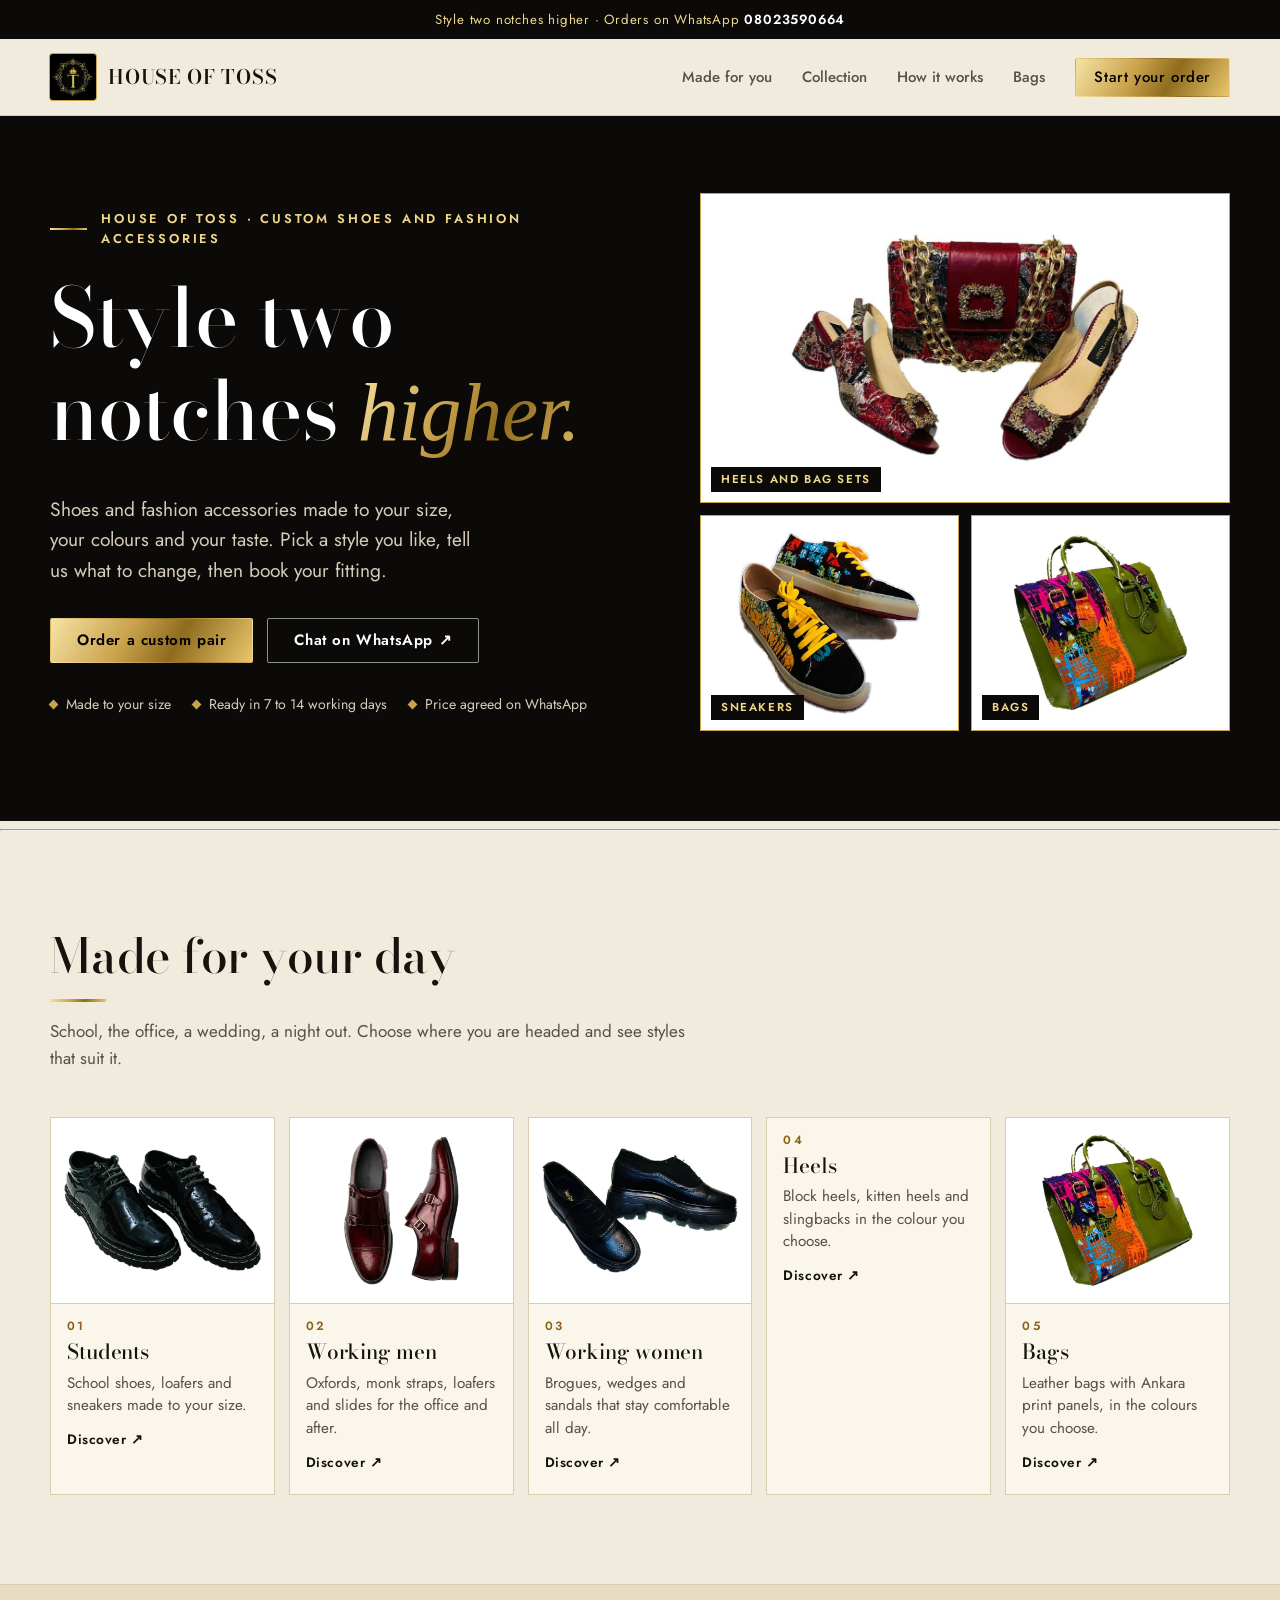
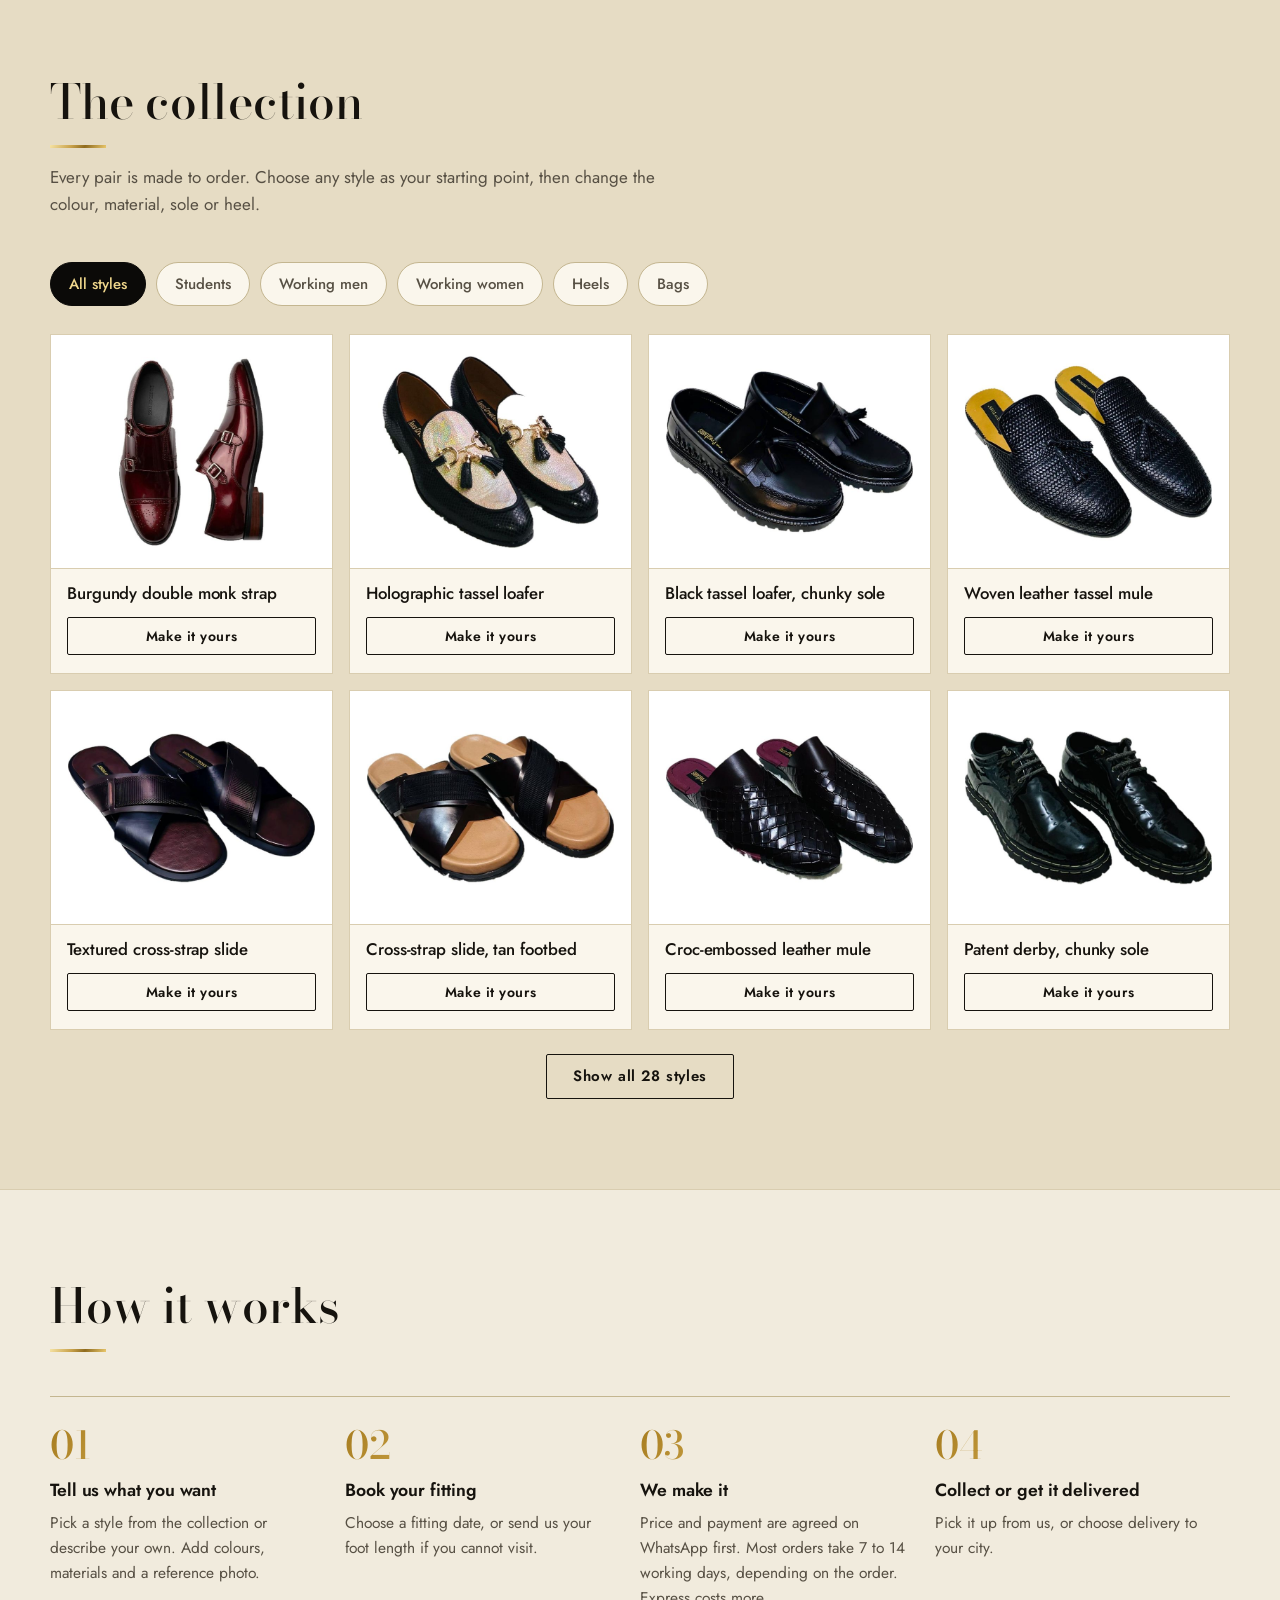
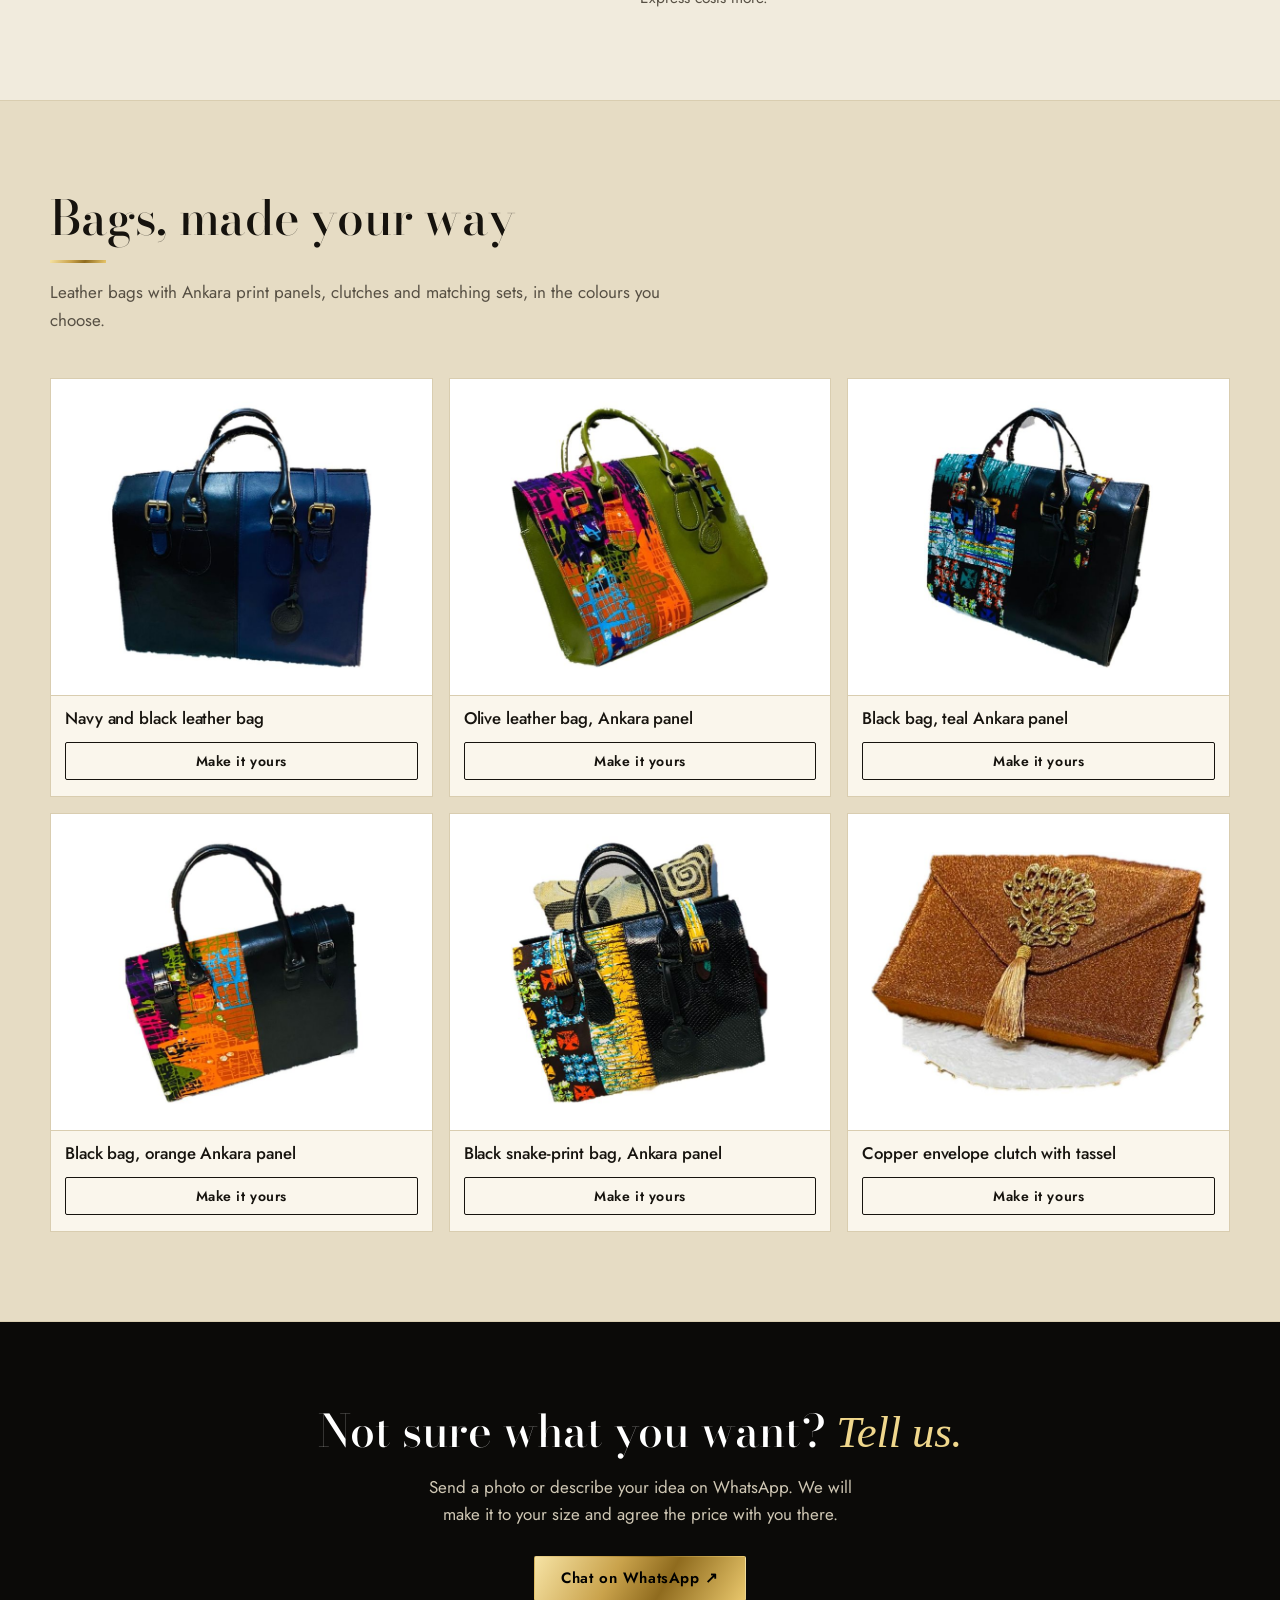
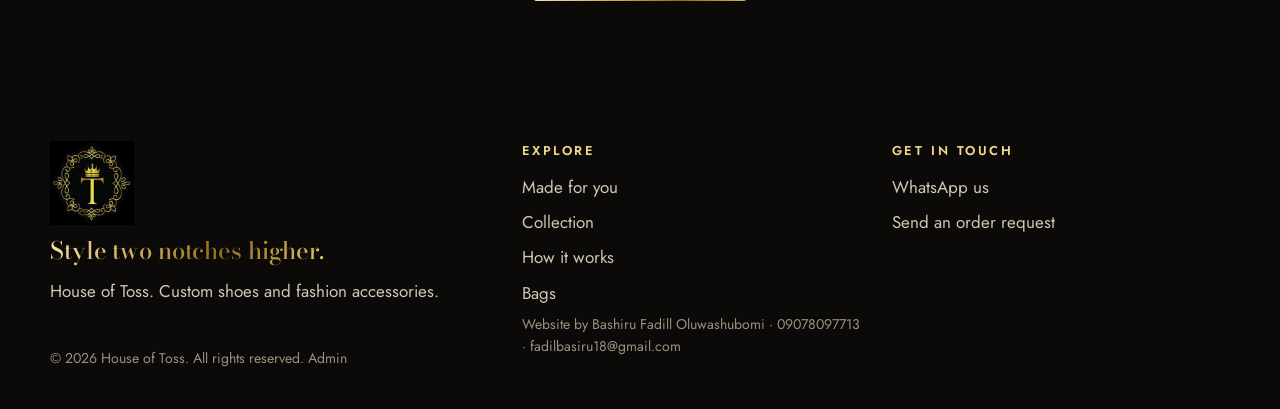
==== commit 79d5569e: "Add files via upload" ====
--- a/index.html
+++ b/index.html
@@ -3,8 +3,8 @@
 <head>
 <meta charset="utf-8">
 <meta name="viewport" content="width=device-width, initial-scale=1">
-<title>House of Toss — Custom shoes and bags</title>
-<meta name="description" content="Custom-made shoes and bags for students, working men and women, and heels for women. Style two notches higher.">
+<title>House of Toss — Custom shoes and fashion accessories</title>
+<meta name="description" content="Custom-made shoes and fashion accessories for students, working men and women, and heels for women. Style two notches higher.">
 <link rel="icon" href="img/logo.jpg">
 <link rel="preconnect" href="https://fonts.googleapis.com">
 <link rel="preconnect" href="https://fonts.gstatic.com" crossorigin>
@@ -40,7 +40,7 @@
 .skip:focus{left:8px}
 /* gradient text: padding keeps descenders (g, y) from being cut off */
 .gold-text{background:var(--gold-text);-webkit-background-clip:text;background-clip:text;color:transparent;-webkit-text-fill-color:transparent;display:inline-block;padding:.04em .06em .16em 0}
-.eyebrow{display:flex;align-items:center;gap:14px;font:600 .8rem/1 var(--body);letter-spacing:.22em;text-transform:uppercase;color:var(--gold-deep);margin-bottom:22px}
+.eyebrow{display:flex;align-items:center;gap:14px;font:600 .8rem/1.6 var(--body);letter-spacing:.22em;text-transform:uppercase;color:var(--gold-deep);margin-bottom:22px}
 .eyebrow::before{content:"";width:38px;height:2px;background:var(--gold-grad)}
 .btn{display:inline-flex;align-items:center;justify-content:center;gap:.5em;padding:14px 26px;font:600 15px/1 var(--body);letter-spacing:.04em;text-decoration:none;border:1px solid var(--ink);cursor:pointer;transition:background .2s,color .2s,transform .2s,border-color .2s;border-radius:2px;background:transparent;color:var(--ink)}
 .btn-gold{background:var(--gold-grad);color:#000;border-color:transparent}
@@ -66,16 +66,23 @@
 .menu{display:none;background:none;border:1px solid var(--line-2);color:var(--ink);padding:9px 14px;font:500 14px var(--body);cursor:pointer}
 
 /* hero */
-.hero{padding:clamp(36px,6vw,80px) 0 clamp(48px,7vw,96px);overflow:hidden;background:linear-gradient(180deg,var(--paper) 0%,#e6dcc4 100%)}
+.hero{padding:clamp(36px,6vw,80px) 0 clamp(48px,7vw,96px);overflow:hidden;background:var(--black);color:#fff}
 .hero .wrap{display:grid;grid-template-columns:1.05fr .95fr;gap:clamp(28px,5vw,72px);align-items:center}
 .hero h1{font-size:clamp(2.7rem,6.4vw,5.2rem);line-height:1.12}
 .hero h1 em{font-style:italic}
-.hero p.lead{margin-top:22px;max-width:36ch;font-size:clamp(1.05rem,1.5vw,1.2rem);color:var(--muted)}
+.hero p.lead{margin-top:22px;max-width:36ch;font-size:clamp(1.05rem,1.5vw,1.2rem);color:#d6cdb9}
+.hero .eyebrow{color:var(--gold-hi)}
+.hero h1{color:#fff}
+.hero h1 em.gold-text{background:var(--gold-grad);-webkit-background-clip:text;background-clip:text}
+.hero .btn-dark{background:var(--gold-grad);color:#000;border-color:transparent}
+.hero .btn-dark:hover{filter:brightness(1.06);color:#000}
+.hero .btn-line{color:#fff;border-color:rgba(255,255,255,.55)}
+.hero .btn-line:hover{background:#fff;color:#000;border-color:#fff}
 .hero .cta{display:flex;flex-wrap:wrap;gap:14px;margin-top:32px}
-.trust{margin-top:30px;display:flex;flex-wrap:wrap;gap:8px 22px;font-size:.88rem;color:var(--muted)}
+.trust{margin-top:30px;display:flex;flex-wrap:wrap;gap:8px 22px;font-size:.88rem;color:#d6cdb9}
 .trust span::before{content:"";display:inline-block;width:7px;height:7px;background:var(--gold);transform:rotate(45deg);margin-right:9px;position:relative;top:-1px}
 .pics{display:grid;grid-template-columns:1fr 1fr;gap:12px}
-.pics figure{margin:0;position:relative;background:#fff;border:1px solid var(--line);overflow:hidden}
+.pics figure{margin:0;position:relative;background:#fff;border:1px solid var(--gold);overflow:hidden}
 .pics figure:first-child{grid-column:1 / -1}
 .pics img{width:100%;aspect-ratio:6/5;object-fit:contain}
 .pics figure:first-child img{aspect-ratio:12/7;object-fit:contain}
@@ -258,9 +265,9 @@
 <section class="hero" aria-labelledby="h1">
   <div class="wrap">
     <div>
-      <p class="eyebrow">House of Toss · Custom shoes &amp; bags</p>
+      <p class="eyebrow">House of Toss · Custom shoes and fashion accessories</p>
       <h1 id="h1">Style two notches <em class="gold-text">higher.</em></h1>
-      <p class="lead">Shoes and bags made to your size, your colours and your taste. Pick a style you like, tell us what to change, then book your fitting.</p>
+      <p class="lead">Shoes and fashion accessories made to your size, your colours and your taste. Pick a style you like, tell us what to change, then book your fitting.</p>
       <div class="cta">
         <a class="btn btn-dark" href="order.html">Order a custom pair</a>
         <a class="btn btn-line" id="waTop" href="#">Chat on WhatsApp ↗</a>
@@ -331,7 +338,7 @@
     <div>
       <img src="img/logo.jpg" alt="" width="84" height="84">
       <h2 class="gold-text">Style two notches higher.</h2>
-      <p style="margin-top:10px">House of Toss. Custom shoes and bags.</p>
+      <p style="margin-top:10px">House of Toss. Custom shoes and fashion accessories.</p>
     </div>
     <div>
       <h3>Explore</h3>
